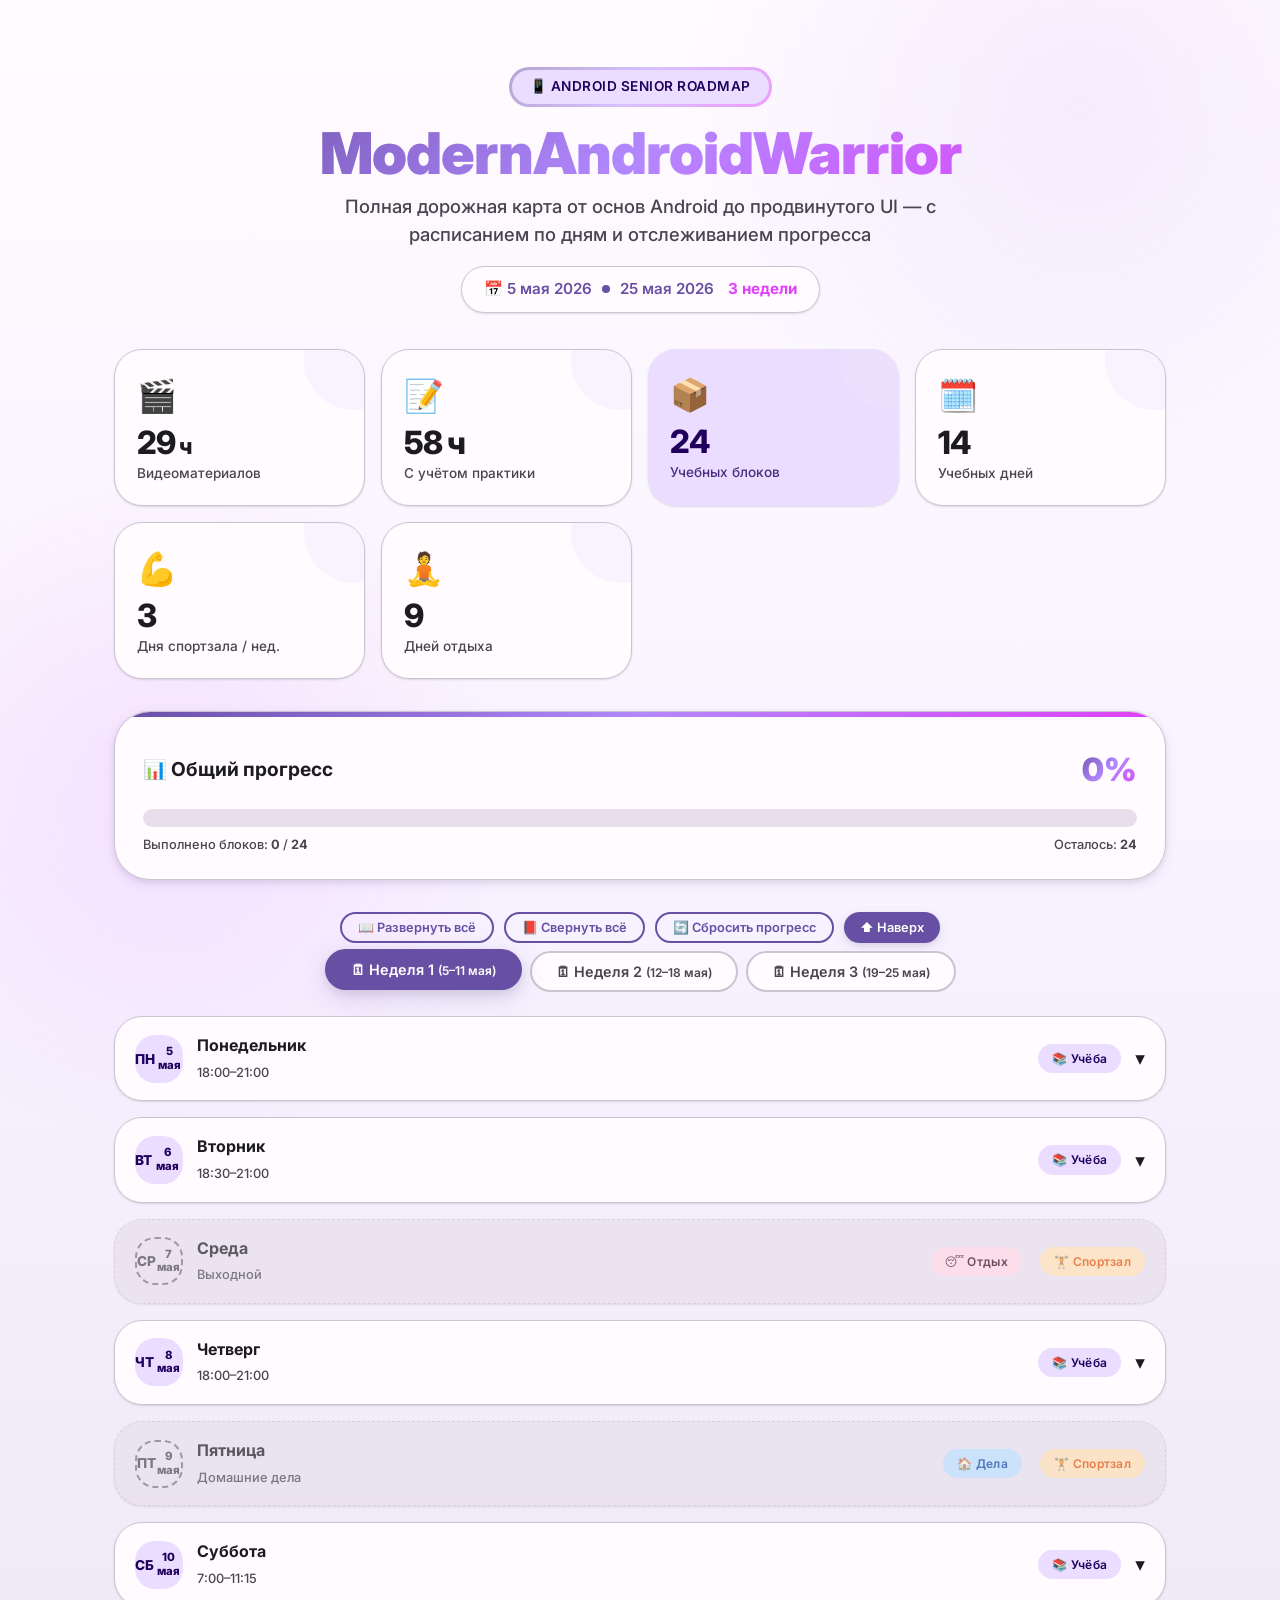
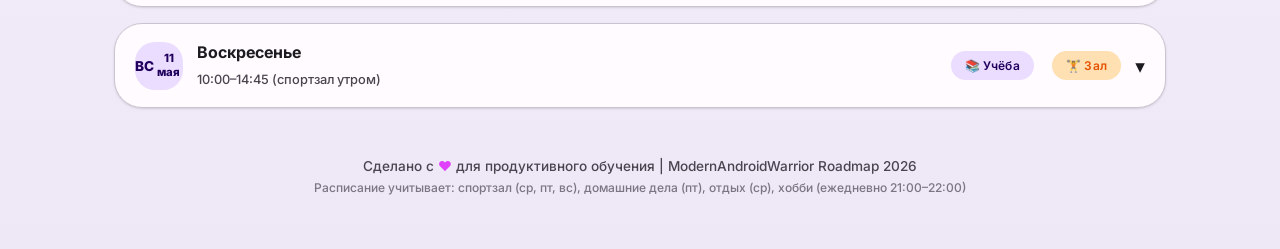
==== index.html @ 851780bc "Rename roadmap.html to index.html" ====
<!DOCTYPE html>
<html lang="ru">
<head>
    <meta charset="UTF-8">
    <meta name="viewport" content="width=device-width, initial-scale=1.0">
    <title>ModernAndroidWarrior — Дорожная карта</title>
    <link href="https://fonts.googleapis.com/css2?family=Inter:wght@300;400;500;600;700;800;900&family=JetBrains+Mono:wght@400;500;600&display=swap" rel="stylesheet">
    <style>
        :root {
            --primary: #6750A4;
            --primary-container: #EADDFF;
            --on-primary: #FFFFFF;
            --on-primary-container: #21005D;
            --secondary: #625B71;
            --secondary-container: #E8DEF8;
            --on-secondary-container: #1D192B;
            --tertiary: #7D5260;
            --tertiary-container: #FFD8E4;
            --on-tertiary-container: #31111D;
            --surface: #FFFBFE;
            --surface-variant: #E7E0EC;
            --on-surface: #1C1B1F;
            --on-surface-variant: #49454F;
            --outline: #79747E;
            --outline-variant: #CAC4D0;
            --error: #B3261E;
            --error-container: #F9DEDC;
            --success: #2E7D32;
            --success-container: #C8E6C9;
            --gradient-1: linear-gradient(135deg, #6750A4 0%, #B388FF 50%, #E040FB 100%);
            --gradient-2: linear-gradient(135deg, #7C4DFF 0%, #536DFE 50%, #448AFF 100%);
            --gradient-3: linear-gradient(135deg, #E040FB 0%, #FF4081 50%, #FF6E40 100%);
            --gradient-surface: linear-gradient(180deg, #FFFBFE 0%, #F7F2FF 50%, #EDE7F6 100%);
            --shadow-1: 0 1px 3px rgba(0, 0, 0, 0.08), 0 1px 2px rgba(0, 0, 0, 0.06);
            --shadow-2: 0 4px 12px rgba(103, 80, 164, 0.12), 0 2px 6px rgba(0, 0, 0, 0.08);
            --shadow-3: 0 8px 28px rgba(103, 80, 164, 0.18), 0 4px 12px rgba(0, 0, 0, 0.10);
            --shadow-4: 0 16px 48px rgba(103, 80, 164, 0.25), 0 8px 20px rgba(0, 0, 0, 0.14);
            --radius-sm: 12px;
            --radius-md: 20px;
            --radius-lg: 28px;
            --radius-xl: 36px;
            --radius-full: 999px;
            --transition-smooth: cubic-bezier(0.4, 0.0, 0.2, 1);
            --transition-bouncy: cubic-bezier(0.34, 1.56, 0.64, 1);
            --transition-spring: cubic-bezier(0.68, -0.55, 0.27, 1.55);
        }

        * {
            margin: 0;
            padding: 0;
            box-sizing: border-box;
        }

        html {
            scroll-behavior: smooth;
            font-size: 16px;
        }

        body {
            font-family: 'Inter', system-ui, -apple-system, sans-serif;
            background: var(--gradient-surface);
            color: var(--on-surface);
            min-height: 100vh;
            line-height: 1.6;
            -webkit-font-smoothing: antialiased;
            -moz-osx-font-smoothing: grayscale;
            overflow-x: hidden;
        }

        /* Декоративные фоновые элементы */
        body::before {
            content: '';
            position: fixed;
            top: -300px;
            right: -200px;
            width: 800px;
            height: 800px;
            background: radial-gradient(circle, rgba(179, 136, 255, 0.12) 0%, transparent 70%);
            border-radius: 50%;
            pointer-events: none;
            z-index: 0;
            animation: floatBubble 20s ease-in-out infinite;
        }
        body::after {
            content: '';
            position: fixed;
            bottom: -250px;
            left: -180px;
            width: 700px;
            height: 700px;
            background: radial-gradient(circle, rgba(224, 64, 251, 0.10) 0%, transparent 70%);
            border-radius: 50%;
            pointer-events: none;
            z-index: 0;
            animation: floatBubble 25s ease-in-out infinite reverse;
        }

        @keyframes floatBubble {
            0%,
            100% {
                transform: translate(0, 0) scale(1);
            }
            25% {
                transform: translate(40px, -30px) scale(1.08);
            }
            50% {
                transform: translate(-20px, -50px) scale(0.95);
            }
            75% {
                transform: translate(-35px, 20px) scale(1.05);
            }
        }

        /* Контейнер */
        .container {
            max-width: 1100px;
            margin: 0 auto;
            padding: 20px 24px;
            position: relative;
            z-index: 1;
        }

        /* Хедер */
        .hero {
            text-align: center;
            padding: 48px 24px 36px;
            position: relative;
            z-index: 2;
        }
        .hero-badge {
            display: inline-flex;
            align-items: center;
            gap: 8px;
            background: var(--primary-container);
            color: var(--on-primary-container);
            padding: 6px 18px;
            border-radius: var(--radius-full);
            font-size: 0.85rem;
            font-weight: 600;
            letter-spacing: 0.5px;
            text-transform: uppercase;
            margin-bottom: 16px;
            border: 2px solid transparent;
            background-clip: padding-box;
            position: relative;
        }
        .hero-badge::before {
            content: '';
            position: absolute;
            inset: -3px;
            border-radius: var(--radius-full);
            background: var(--gradient-1);
            z-index: -1;
            opacity: 0.5;
        }
        .hero h1 {
            font-size: clamp(2.2rem, 5vw, 3.6rem);
            font-weight: 900;
            letter-spacing: -1px;
            line-height: 1.1;
            background: var(--gradient-1);
            -webkit-background-clip: text;
            -webkit-text-fill-color: transparent;
            background-clip: text;
            margin-bottom: 8px;
        }
        .hero .subtitle {
            font-size: 1.15rem;
            color: var(--on-surface-variant);
            font-weight: 500;
            max-width: 600px;
            margin: 0 auto;
            line-height: 1.5;
        }
        .hero .dates {
            display: inline-flex;
            align-items: center;
            gap: 10px;
            background: var(--surface);
            padding: 10px 22px;
            border-radius: var(--radius-full);
            margin-top: 18px;
            font-weight: 600;
            font-size: 0.95rem;
            color: var(--primary);
            box-shadow: var(--shadow-1);
            border: 1px solid var(--outline-variant);
        }
        .hero .dates .dot {
            width: 8px;
            height: 8px;
            border-radius: 50%;
            background: var(--primary);
            animation: pulse 1.8s ease-in-out infinite;
        }
        @keyframes pulse {
            0%,
            100% {
                opacity: 1;
                transform: scale(1);
            }
            50% {
                opacity: 0.4;
                transform: scale(1.6);
            }
        }

        /* Статистика */
        .stats-grid {
            display: grid;
            grid-template-columns: repeat(auto-fit, minmax(200px, 1fr));
            gap: 16px;
            margin-bottom: 32px;
        }
        .stat-card {
            background: var(--surface);
            border-radius: var(--radius-lg);
            padding: 20px 22px;
            box-shadow: var(--shadow-1);
            border: 1px solid var(--outline-variant);
            position: relative;
            overflow: hidden;
            transition: all 0.35s var(--transition-smooth);
            cursor: default;
        }
        .stat-card:hover {
            box-shadow: var(--shadow-3);
            transform: translateY(-3px);
            border-color: var(--primary-container);
        }
        .stat-card::after {
            content: '';
            position: absolute;
            top: -40px;
            right: -40px;
            width: 100px;
            height: 100px;
            border-radius: 50%;
            background: var(--primary-container);
            opacity: 0.3;
            transition: all 0.5s var(--transition-smooth);
        }
        .stat-card:hover::after {
            opacity: 0.55;
            transform: scale(1.4);
        }
        .stat-card .icon {
            font-size: 2rem;
            margin-bottom: 6px;
            position: relative;
            z-index: 1;
        }
        .stat-card .value {
            font-size: 2rem;
            font-weight: 800;
            letter-spacing: -1px;
            color: var(--on-surface);
            position: relative;
            z-index: 1;
            line-height: 1;
        }
        .stat-card .label {
            font-size: 0.85rem;
            color: var(--on-surface-variant);
            font-weight: 500;
            margin-top: 4px;
            position: relative;
            z-index: 1;
        }
        .stat-card.accent {
            background: var(--primary-container);
            border: none;
            color: var(--on-primary-container);
        }
        .stat-card.accent .value {
            color: var(--on-primary-container);
        }
        .stat-card.accent .label {
            color: var(--on-primary-container);
            opacity: 0.8;
        }
        .stat-card.accent::after {
            background: rgba(255, 255, 255, 0.25);
        }

        /* Прогресс-бар */
        .progress-section {
            background: var(--surface);
            border-radius: var(--radius-xl);
            padding: 24px 28px;
            margin-bottom: 32px;
            box-shadow: var(--shadow-2);
            border: 1px solid var(--outline-variant);
            position: relative;
            overflow: hidden;
        }
        .progress-section::before {
            content: '';
            position: absolute;
            top: 0;
            left: 0;
            right: 0;
            height: 5px;
            background: var(--gradient-1);
            border-radius: var(--radius-xl) var(--radius-xl) 0 0;
        }
        .progress-header {
            display: flex;
            justify-content: space-between;
            align-items: center;
            flex-wrap: wrap;
            gap: 12px;
            margin-bottom: 14px;
            margin-top: 8px;
        }
        .progress-header h3 {
            font-size: 1.2rem;
            font-weight: 700;
            color: var(--on-surface);
        }
        .progress-percent {
            font-size: 2rem;
            font-weight: 900;
            background: var(--gradient-1);
            -webkit-background-clip: text;
            -webkit-text-fill-color: transparent;
            background-clip: text;
        }
        .progress-track {
            width: 100%;
            height: 18px;
            background: var(--surface-variant);
            border-radius: var(--radius-full);
            overflow: hidden;
            position: relative;
        }
        .progress-fill {
            height: 100%;
            background: var(--gradient-2);
            border-radius: var(--radius-full);
            transition: width 0.7s var(--transition-bouncy);
            position: relative;
            min-width: 0%;
        }
        .progress-fill::after {
            content: '';
            position: absolute;
            right: 4px;
            top: 3px;
            bottom: 3px;
            width: 30px;
            background: rgba(255, 255, 255, 0.5);
            border-radius: var(--radius-full);
            animation: shimmer 2s ease-in-out infinite;
        }
        @keyframes shimmer {
            0%,
            100% {
                opacity: 0.5;
            }
            50% {
                opacity: 1;
            }
        }
        .progress-details {
            display: flex;
            justify-content: space-between;
            margin-top: 8px;
            font-size: 0.8rem;
            color: var(--on-surface-variant);
            font-weight: 500;
            flex-wrap: wrap;
            gap: 4px;
        }

        /* Табы недель */
        .tabs {
            display: flex;
            gap: 8px;
            flex-wrap: wrap;
            margin-bottom: 24px;
            justify-content: center;
        }
        .tab-btn {
            padding: 10px 24px;
            border-radius: var(--radius-full);
            border: 2px solid var(--outline-variant);
            background: var(--surface);
            cursor: pointer;
            font-weight: 600;
            font-size: 0.9rem;
            font-family: inherit;
            transition: all 0.3s var(--transition-smooth);
            color: var(--on-surface-variant);
            white-space: nowrap;
        }
        .tab-btn:hover {
            background: var(--primary-container);
            border-color: var(--primary);
            color: var(--on-primary-container);
            box-shadow: var(--shadow-2);
            transform: translateY(-2px);
        }
        .tab-btn.active {
            background: var(--primary);
            color: var(--on-primary);
            border-color: var(--primary);
            box-shadow: var(--shadow-3);
            transform: translateY(-2px);
        }

        /* Контент недели */
        .week-content {
            display: none;
            animation: fadeSlideIn 0.45s var(--transition-smooth);
        }
        .week-content.active {
            display: block;
        }
        @keyframes fadeSlideIn {
            from {
                opacity: 0;
                transform: translateY(16px);
            }
            to {
                opacity: 1;
                transform: translateY(0);
            }
        }

        /* День */
        .day-card {
            background: var(--surface);
            border-radius: var(--radius-lg);
            margin-bottom: 16px;
            box-shadow: var(--shadow-1);
            border: 1px solid var(--outline-variant);
            overflow: hidden;
            transition: all 0.3s var(--transition-smooth);
            position: relative;
        }
        .day-card:hover {
            box-shadow: var(--shadow-2);
            border-color: var(--primary-container);
        }
        .day-card.rest-day {
            opacity: 0.7;
            border-style: dashed;
            background: var(--surface-variant);
        }
        .day-header {
            display: flex;
            align-items: center;
            gap: 14px;
            padding: 16px 20px;
            cursor: pointer;
            user-select: none;
            transition: background 0.2s;
            flex-wrap: wrap;
        }
        .day-header:hover {
            background: rgba(103, 80, 164, 0.03);
        }
        .day-indicator {
            width: 48px;
            height: 48px;
            border-radius: var(--radius-md);
            display: flex;
            align-items: center;
            justify-content: center;
            font-weight: 800;
            font-size: 0.85rem;
            flex-shrink: 0;
            background: var(--primary-container);
            color: var(--on-primary-container);
            text-align: center;
            line-height: 1.2;
        }
        .day-card.rest-day .day-indicator {
            background: var(--surface-variant);
            color: var(--on-surface-variant);
            border: 2px dashed var(--outline);
        }
        .day-card.completed-day .day-indicator {
            background: var(--success-container);
            color: var(--success);
            border: 3px solid var(--success);
        }
        .day-info {
            flex: 1;
            min-width: 180px;
        }
        .day-info .day-name {
            font-weight: 700;
            font-size: 1rem;
            color: var(--on-surface);
        }
        .day-info .day-date {
            font-size: 0.8rem;
            color: var(--on-surface-variant);
            font-weight: 500;
        }
        .day-badge {
            padding: 5px 14px;
            border-radius: var(--radius-full);
            font-size: 0.75rem;
            font-weight: 600;
            letter-spacing: 0.3px;
            white-space: nowrap;
        }
        .badge-study {
            background: var(--primary-container);
            color: var(--on-primary-container);
        }
        .badge-rest {
            background: var(--tertiary-container);
            color: var(--on-tertiary-container);
        }
        .badge-gym {
            background: #FFE0B2;
            color: #E65100;
        }
        .badge-home {
            background: #BBDEFB;
            color: #0D47A1;
        }
        .badge-success {
            background: var(--success-container);
            color: var(--success);
        }

        .day-body {
            padding: 0 20px 18px 20px;
            display: none;
            border-top: 1px solid var(--outline-variant);
            margin-top: 4px;
            padding-top: 16px;
        }
        .day-card.open .day-body {
            display: block;
        }
        .day-card.open .day-header {
            border-bottom: 1px solid transparent;
        }

        /* Блоки */
        .block-item {
            display: flex;
            align-items: flex-start;
            gap: 12px;
            padding: 12px 16px;
            border-radius: var(--radius-md);
            margin-bottom: 8px;
            background: var(--surface-variant);
            transition: all 0.3s var(--transition-smooth);
            cursor: pointer;
            position: relative;
        }
        .block-item:hover {
            background: var(--primary-container);
            box-shadow: var(--shadow-1);
        }
        .block-item.completed {
            background: var(--success-container);
            text-decoration: none;
            opacity: 0.85;
        }
        .block-item.completed .block-title {
            text-decoration: line-through;
            text-decoration-color: var(--success);
            text-decoration-thickness: 2px;
        }
        .block-checkbox {
            width: 26px;
            height: 26px;
            border-radius: 50%;
            border: 2.5px solid var(--outline);
            flex-shrink: 0;
            display: flex;
            align-items: center;
            justify-content: center;
            transition: all 0.25s var(--transition-spring);
            background: white;
            margin-top: 1px;
        }
        .block-item.completed .block-checkbox {
            background: var(--success);
            border-color: var(--success);
        }
        .block-checkbox::after {
            content: '✓';
            color: white;
            font-weight: 700;
            font-size: 0.8rem;
            opacity: 0;
            transform: scale(0);
            transition: all 0.25s var(--transition-spring);
        }
        .block-item.completed .block-checkbox::after {
            opacity: 1;
            transform: scale(1);
        }
        .block-info {
            flex: 1;
            min-width: 0;
        }
        .block-title {
            font-weight: 600;
            font-size: 0.9rem;
            color: var(--on-surface);
            line-height: 1.3;
        }
        .block-meta {
            font-size: 0.75rem;
            color: var(--on-surface-variant);
            margin-top: 2px;
            font-weight: 500;
        }
        .block-time {
            font-family: 'JetBrains Mono', monospace;
            font-size: 0.75rem;
            font-weight: 600;
            color: var(--primary);
            white-space: nowrap;
            flex-shrink: 0;
            align-self: center;
        }
        .block-item.completed .block-time {
            color: var(--success);
        }

        /* Кнопки */
        .btn {
            display: inline-flex;
            align-items: center;
            gap: 8px;
            padding: 10px 22px;
            border-radius: var(--radius-full);
            border: none;
            cursor: pointer;
            font-weight: 600;
            font-size: 0.9rem;
            font-family: inherit;
            transition: all 0.3s var(--transition-smooth);
            text-decoration: none;
        }
        .btn-primary {
            background: var(--primary);
            color: var(--on-primary);
            box-shadow: var(--shadow-2);
        }
        .btn-primary:hover {
            box-shadow: var(--shadow-4);
            transform: translateY(-2px);
            filter: brightness(1.08);
        }
        .btn-outline {
            background: transparent;
            border: 2px solid var(--primary);
            color: var(--primary);
        }
        .btn-outline:hover {
            background: var(--primary-container);
            transform: translateY(-2px);
        }
        .btn-sm {
            padding: 6px 16px;
            font-size: 0.8rem;
            gap: 5px;
        }

        .actions-row {
            display: flex;
            gap: 10px;
            flex-wrap: wrap;
            justify-content: center;
            margin: 16px 0 8px;
        }

        /* Футер */
        .footer {
            text-align: center;
            padding: 32px 20px;
            color: var(--on-surface-variant);
            font-size: 0.85rem;
            font-weight: 500;
        }
        .footer .heart {
            color: #E040FB;
            animation: pulse 1.5s ease-in-out infinite;
            display: inline-block;
        }

        /* Медиа */
        @media (max-width: 768px) {
            .hero h1 {
                font-size: 2rem;
            }
            .stats-grid {
                grid-template-columns: repeat(2, 1fr);
                gap: 10px;
            }
            .stat-card {
                padding: 14px 16px;
            }
            .stat-card .value {
                font-size: 1.5rem;
            }
            .day-header {
                padding: 12px 14px;
                gap: 10px;
            }
            .day-indicator {
                width: 38px;
                height: 38px;
                font-size: 0.7rem;
                border-radius: var(--radius-sm);
            }
            .block-item {
                padding: 10px 12px;
                gap: 8px;
            }
            .block-time {
                font-size: 0.7rem;
            }
            .tabs {
                gap: 5px;
            }
            .tab-btn {
                padding: 8px 15px;
                font-size: 0.8rem;
            }
        }
        @media (max-width: 400px) {
            .stats-grid {
                grid-template-columns: 1fr 1fr;
                gap: 8px;
            }
            .stat-card {
                padding: 10px 12px;
            }
            .stat-card .value {
                font-size: 1.3rem;
            }
            .stat-card .label {
                font-size: 0.7rem;
            }
            .container {
                padding: 10px 8px;
            }
            .hero {
                padding: 24px 10px 20px;
            }
        }

        /* Анимация конфетти при завершении */
        .confetti {
            position: fixed;
            pointer-events: none;
            z-index: 9999;
            animation: confettiFall 2s ease-out forwards;
        }
        @keyframes confettiFall {
            0% {
                opacity: 1;
                transform: translateY(-100px) rotate(0deg);
            }
            100% {
                opacity: 0;
                transform: translateY(105vh) rotate(720deg);
            }
        }

        /* Подсветка нового */
        .highlight-pulse {
            animation: highlightPulse 0.6s var(--transition-smooth);
        }
        @keyframes highlightPulse {
            0%,
            100% {
                box-shadow: var(--shadow-1);
            }
            50% {
                box-shadow: 0 0 0 8px rgba(103, 80, 164, 0.25);
            }
        }

        /* Scrollbar */
        ::-webkit-scrollbar {
            width: 8px;
        }
        ::-webkit-scrollbar-track {
            background: var(--surface-variant);
            border-radius: 4px;
        }
        ::-webkit-scrollbar-thumb {
            background: var(--primary);
            border-radius: 4px;
            opacity: 0.7;
        }
    </style>
</head>
<body>

    <div class="container">
        <!-- Hero -->
        <header class="hero">
            <div class="hero-badge">📱 Android Senior Roadmap</div>
            <h1>ModernAndroidWarrior</h1>
            <p class="subtitle">Полная дорожная карта от основ Android до продвинутого UI — с расписанием по дням и отслеживанием прогресса</p>
            <div class="dates">
                <span>📅 5 мая 2026</span>
                <span class="dot"></span>
                <span>25 мая 2026</span>
                <span style="margin-left:4px;font-weight:700;color:#E040FB;">3 недели</span>
            </div>
        </header>

        <!-- Статистика -->
        <div class="stats-grid" id="statsGrid">
            <div class="stat-card">
                <div class="icon">🎬</div>
                <div class="value">29<small style="font-size:0.7em;"> ч</small></div>
                <div class="label">Видеоматериалов</div>
            </div>
            <div class="stat-card">
                <div class="icon">📝</div>
                <div class="value" id="totalStudyHours">58<small style="font-size:0.7em;"> ч</small></div>
                <div class="label">С учётом практики</div>
            </div>
            <div class="stat-card accent">
                <div class="icon">📦</div>
                <div class="value" id="totalBlocks">24</div>
                <div class="label">Учебных блоков</div>
            </div>
            <div class="stat-card">
                <div class="icon">🗓️</div>
                <div class="value" id="totalStudyDays">14</div>
                <div class="label">Учебных дней</div>
            </div>
            <div class="stat-card">
                <div class="icon">💪</div>
                <div class="value">3</div>
                <div class="label">Дня спортзала / нед.</div>
            </div>
            <div class="stat-card">
                <div class="icon">🧘</div>
                <div class="value">9</div>
                <div class="label">Дней отдыха</div>
            </div>
        </div>

        <!-- Прогресс -->
        <div class="progress-section" id="progressSection">
            <div class="progress-header">
                <h3>📊 Общий прогресс</h3>
                <span class="progress-percent" id="progressPercent">0%</span>
            </div>
            <div class="progress-track">
                <div class="progress-fill" id="progressFill" style="width: 0%;"></div>
            </div>
            <div class="progress-details">
                <span>Выполнено блоков: <strong id="completedCount">0</strong> / <strong id="totalBlocksCount">24</strong></span>
                <span>Осталось: <strong id="remainingBlocks">24</strong></span>
            </div>
        </div>

        <!-- Кнопки -->
        <div class="actions-row">
            <button class="btn btn-outline btn-sm" onclick="expandAllDays()" title="Развернуть все дни">📖 Развернуть всё</button>
            <button class="btn btn-outline btn-sm" onclick="collapseAllDays()" title="Свернуть все дни">📕 Свернуть всё</button>
            <button class="btn btn-outline btn-sm" onclick="resetProgress()" title="Сбросить весь прогресс">🔄 Сбросить прогресс</button>
            <button class="btn btn-primary btn-sm" onclick="window.scrollTo({top:0,behavior:'smooth'});" title="Наверх">⬆ Наверх</button>
        </div>

        <!-- Табы -->
        <div class="tabs" id="tabsContainer">
            <button class="tab-btn active" data-week="1">🗓 Неделя 1 <small>(5–11 мая)</small></button>
            <button class="tab-btn" data-week="2">🗓 Неделя 2 <small>(12–18 мая)</small></button>
            <button class="tab-btn" data-week="3">🗓 Неделя 3 <small>(19–25 мая)</small></button>
        </div>

        <!-- Контент недель -->
        <div id="weeksContainer">
            <!-- Неделя 1 -->
            <div class="week-content active" data-week="1">
                <div class="day-card" data-day="mon-1" data-blocks="1">
                    <div class="day-header" onclick="toggleDay(this)">
                        <div class="day-indicator">ПН<br><small>5 мая</small></div>
                        <div class="day-info"><span class="day-name">Понедельник</span><br><span class="day-date">18:00–21:00</span></div>
                        <span class="day-badge badge-study">📚 Учёба</span>
                        <span style="margin-left:auto;font-size:1.2rem;transition:transform 0.3s;display:inline-block;">▾</span>
                    </div>
                    <div class="day-body">
                        <div class="block-item" data-block-id="1-1" onclick="toggleBlock(this, '1-1')">
                            <div class="block-checkbox"></div>
                            <div class="block-info"><span class="block-title">Глава 1, Блок 1. Android Structure</span><br><span class="block-meta">Просмотр + практика AIDL + конспект</span></div>
                            <span class="block-time">2ч 48м</span>
                        </div>
                    </div>
                </div>
                <div class="day-card" data-day="tue-1" data-blocks="1">
                    <div class="day-header" onclick="toggleDay(this)">
                        <div class="day-indicator">ВТ<br><small>6 мая</small></div>
                        <div class="day-info"><span class="day-name">Вторник</span><br><span class="day-date">18:30–21:00</span></div>
                        <span class="day-badge badge-study">📚 Учёба</span>
                        <span style="margin-left:auto;font-size:1.2rem;transition:transform 0.3s;display:inline-block;">▾</span>
                    </div>
                    <div class="day-body">
                        <div class="block-item" data-block-id="1-2" onclick="toggleBlock(this, '1-2')">
                            <div class="block-checkbox"></div>
                            <div class="block-info"><span class="block-title">Глава 1, Блок 1.5. Сеть (часть 1)</span><br><span class="block-meta">Полный просмотр видео + конспект</span></div>
                            <span class="block-time">2ч 30м</span>
                        </div>
                    </div>
                </div>
                <div class="day-card rest-day" data-day="wed-1" data-blocks="0">
                    <div class="day-header" onclick="toggleDay(this)">
                        <div class="day-indicator">СР<br><small>7 мая</small></div>
                        <div class="day-info"><span class="day-name">Среда</span><br><span class="day-date">Выходной</span></div>
                        <span class="day-badge badge-rest">😴 Отдых</span>
                        <span class="day-badge badge-gym" style="margin-left:4px;">🏋️ Спортзал</span>
                    </div>
                </div>
                <div class="day-card" data-day="thu-1" data-blocks="1">
                    <div class="day-header" onclick="toggleDay(this)">
                        <div class="day-indicator">ЧТ<br><small>8 мая</small></div>
                        <div class="day-info"><span class="day-name">Четверг</span><br><span class="day-date">18:00–21:00</span></div>
                        <span class="day-badge badge-study">📚 Учёба</span>
                        <span style="margin-left:auto;font-size:1.2rem;transition:transform 0.3s;display:inline-block;">▾</span>
                    </div>
                    <div class="day-body">
                        <div class="block-item" data-block-id="1-3" onclick="toggleBlock(this, '1-3')">
                            <div class="block-checkbox"></div>
                            <div class="block-info"><span class="block-title">Глава 1, Блок 1.5. Сеть (часть 2)</span><br><span class="block-meta">Повтор практики: с видео + без видео</span></div>
                            <span class="block-time">3ч</span>
                        </div>
                    </div>
                </div>
                <div class="day-card rest-day" data-day="fri-1" data-blocks="0">
                    <div class="day-header" onclick="toggleDay(this)">
                        <div class="day-indicator">ПТ<br><small>9 мая</small></div>
                        <div class="day-info"><span class="day-name">Пятница</span><br><span class="day-date">Домашние дела</span></div>
                        <span class="day-badge badge-home">🏠 Дела</span>
                        <span class="day-badge badge-gym" style="margin-left:4px;">🏋️ Спортзал</span>
                    </div>
                </div>
                <div class="day-card" data-day="sat-1" data-blocks="1">
                    <div class="day-header" onclick="toggleDay(this)">
                        <div class="day-indicator">СБ<br><small>10 мая</small></div>
                        <div class="day-info"><span class="day-name">Суббота</span><br><span class="day-date">7:00–11:15</span></div>
                        <span class="day-badge badge-study">📚 Учёба</span>
                        <span style="margin-left:auto;font-size:1.2rem;transition:transform 0.3s;display:inline-block;">▾</span>
                    </div>
                    <div class="day-body">
                        <div class="block-item" data-block-id="1-4" onclick="toggleBlock(this, '1-4')">
                            <div class="block-checkbox"></div>
                            <div class="block-info"><span class="block-title">Глава 1, Блок 4. Background Work</span><br><span class="block-meta">Просмотр + двойной повтор практики + конспект</span></div>
                            <span class="block-time">4ч 15м</span>
                        </div>
                    </div>
                </div>
                <div class="day-card" data-day="sun-1" data-blocks="6">
                    <div class="day-header" onclick="toggleDay(this)">
                        <div class="day-indicator">ВС<br><small>11 мая</small></div>
                        <div class="day-info"><span class="day-name">Воскресенье</span><br><span class="day-date">10:00–14:45 (спортзал утром)</span></div>
                        <span class="day-badge badge-study">📚 Учёба</span>
                        <span class="day-badge badge-gym" style="margin-left:4px;">🏋️ Зал</span>
                        <span style="margin-left:auto;font-size:1.2rem;transition:transform 0.3s;display:inline-block;">▾</span>
                    </div>
                    <div class="day-body">
                        <div class="block-item" data-block-id="1-5" onclick="toggleBlock(this, '1-5')">
                            <div class="block-checkbox"></div>
                            <div class="block-info"><span class="block-title">Глава 1, Блок 2. AOT vs JIT</span><br><span class="block-meta">Микроблок ~40 мин</span></div><span class="block-time">40м</span>
                        </div>
                        <div class="block-item" data-block-id="1-6" onclick="toggleBlock(this, '1-6')">
                            <div class="block-checkbox"></div>
                            <div class="block-info"><span class="block-title">Глава 1, Блок 3. Java Memory Model</span><br><span class="block-meta">Микроблок ~1 ч</span></div><span class="block-time">1ч</span>
                        </div>
                        <div class="block-item" data-block-id="1-7" onclick="toggleBlock(this, '1-7')">
                            <div class="block-checkbox"></div>
                            <div class="block-info"><span class="block-title">Глава 1, Блок 5. Performance</span><br><span class="block-meta">Микроблок ~50 мин</span></div><span class="block-time">50м</span>
                        </div>
                        <div class="block-item" data-block-id="1-8" onclick="toggleBlock(this, '1-8')">
                            <div class="block-checkbox"></div>
                            <div class="block-info"><span class="block-title">Глава 1, Блок 6. UI</span><br><span class="block-meta">Микроблок ~53 мин</span></div><span class="block-time">53м</span>
                        </div>
                        <div class="block-item" data-block-id="1-9" onclick="toggleBlock(this, '1-9')">
                            <div class="block-checkbox"></div>
                            <div class="block-info"><span class="block-title">Глава 2, Блок 2. Clean Architecture</span><br><span class="block-meta">Микроблок ~45 мин</span></div><span class="block-time">45м</span>
                        </div>
                        <div class="block-item" data-block-id="1-10" onclick="toggleBlock(this, '1-10')">
                            <div class="block-checkbox"></div>
                            <div class="block-info"><span class="block-title">Глава 2, Блок 3. SOLID</span><br><span class="block-meta">Микроблок ~30 мин</span></div><span class="block-time">30м</span>
                        </div>
                    </div>
                </div>
            </div>

            <!-- Неделя 2 -->
            <div class="week-content" data-week="2">
                <div class="day-card" data-day="mon-2" data-blocks="1">
                    <div class="day-header" onclick="toggleDay(this)">
                        <div class="day-indicator">ПН<br><small>12 мая</small></div>
                        <div class="day-info"><span class="day-name">Понедельник</span><br><span class="day-date">18:00–21:00</span></div>
                        <span class="day-badge badge-study">📚 Учёба</span>
                        <span style="margin-left:auto;font-size:1.2rem;transition:transform 0.3s;display:inline-block;">▾</span>
                    </div>
                    <div class="day-body">
                        <div class="block-item" data-block-id="2-1" onclick="toggleBlock(this, '2-1')">
                            <div class="block-checkbox"></div>
                            <div class="block-info"><span class="block-title">Глава 2, Блок 1. Многомодульность (часть 1)</span><br><span class="block-meta">Просмотр + конспект</span></div><span class="block-time">3ч</span>
                        </div>
                    </div>
                </div>
                <div class="day-card" data-day="tue-2" data-blocks="1">
                    <div class="day-header" onclick="toggleDay(this)">
                        <div class="day-indicator">ВТ<br><small>13 мая</small></div>
                        <div class="day-info"><span class="day-name">Вторник</span><br><span class="day-date">18:00–21:10</span></div>
                        <span class="day-badge badge-study">📚 Учёба</span>
                        <span style="margin-left:auto;font-size:1.2rem;transition:transform 0.3s;display:inline-block;">▾</span>
                    </div>
                    <div class="day-body">
                        <div class="block-item" data-block-id="2-2" onclick="toggleBlock(this, '2-2')">
                            <div class="block-checkbox"></div>
                            <div class="block-info"><span class="block-title">Глава 2, Блок 1. Многомодульность (часть 2)</span><br><span class="block-meta">Практика + повтор</span></div><span class="block-time">3ч 6м</span>
                        </div>
                    </div>
                </div>
                <div class="day-card rest-day" data-day="wed-2" data-blocks="0">
                    <div class="day-header" onclick="toggleDay(this)">
                        <div class="day-indicator">СР<br><small>14 мая</small></div>
                        <div class="day-info"><span class="day-name">Среда</span><br><span class="day-date">Выходной</span></div>
                        <span class="day-badge badge-rest">😴 Отдых</span>
                        <span class="day-badge badge-gym" style="margin-left:4px;">🏋️ Спортзал</span>
                    </div>
                </div>
                <div class="day-card" data-day="thu-2" data-blocks="4">
                    <div class="day-header" onclick="toggleDay(this)">
                        <div class="day-indicator">ЧТ<br><small>15 мая</small></div>
                        <div class="day-info"><span class="day-name">Четверг</span><br><span class="day-date">18:00–21:03</span></div>
                        <span class="day-badge badge-study">📚 Учёба</span>
                        <span style="margin-left:auto;font-size:1.2rem;transition:transform 0.3s;display:inline-block;">▾</span>
                    </div>
                    <div class="day-body">
                        <div class="block-item" data-block-id="2-3" onclick="toggleBlock(this, '2-3')">
                            <div class="block-checkbox"></div>
                            <div class="block-info"><span class="block-title">Глава 2, Блок 4. Навигация</span><br><span class="block-meta">Микроблок ~39 мин</span></div><span class="block-time">39м</span>
                        </div>
                        <div class="block-item" data-block-id="2-4" onclick="toggleBlock(this, '2-4')">
                            <div class="block-checkbox"></div>
                            <div class="block-info"><span class="block-title">Глава 2, Блок 4.5. Практика Decompose</span><br><span class="block-meta">Микроблок ~45 мин</span></div><span class="block-time">45м</span>
                        </div>
                        <div class="block-item" data-block-id="2-5" onclick="toggleBlock(this, '2-5')">
                            <div class="block-checkbox"></div>
                            <div class="block-info"><span class="block-title">Глава 2, Блок 5. DI</span><br><span class="block-meta">Микроблок ~1 ч</span></div><span class="block-time">1ч</span>
                        </div>
                        <div class="block-item" data-block-id="2-6" onclick="toggleBlock(this, '2-6')">
                            <div class="block-checkbox"></div>
                            <div class="block-info"><span class="block-title">Глава 2, Блок 6. Compose</span><br><span class="block-meta">Микроблок ~39 мин</span></div><span class="block-time">39м</span>
                        </div>
                    </div>
                </div>
                <div class="day-card rest-day" data-day="fri-2" data-blocks="0">
                    <div class="day-header" onclick="toggleDay(this)">
                        <div class="day-indicator">ПТ<br><small>16 мая</small></div>
                        <div class="day-info"><span class="day-name">Пятница</span><br><span class="day-date">Домашние дела</span></div>
                        <span class="day-badge badge-home">🏠 Дела</span>
                        <span class="day-badge badge-gym" style="margin-left:4px;">🏋️ Спортзал</span>
                    </div>
                </div>
                <div class="day-card" data-day="sat-2" data-blocks="5">
                    <div class="day-header" onclick="toggleDay(this)">
                        <div class="day-indicator">СБ<br><small>17 мая</small></div>
                        <div class="day-info"><span class="day-name">Суббота</span><br><span class="day-date">7:00–12:30</span></div>
                        <span class="day-badge badge-study">📚 Учёба</span>
                        <span style="margin-left:auto;font-size:1.2rem;transition:transform 0.3s;display:inline-block;">▾</span>
                    </div>
                    <div class="day-body">
                        <div class="block-item" data-block-id="2-7" onclick="toggleBlock(this, '2-7')">
                            <div class="block-checkbox"></div>
                            <div class="block-info"><span class="block-title">Глава 2, Блок 7. Ошибки в проекте</span><br><span class="block-meta">~30 мин</span></div><span class="block-time">30м</span>
                        </div>
                        <div class="block-item" data-block-id="2-8" onclick="toggleBlock(this, '2-8')">
                            <div class="block-checkbox"></div>
                            <div class="block-info"><span class="block-title">Глава 3, Блок 1. Зачем нам сборка</span><br><span class="block-meta">~30 мин</span></div><span class="block-time">30м</span>
                        </div>
                        <div class="block-item" data-block-id="2-9" onclick="toggleBlock(this, '2-9')">
                            <div class="block-checkbox"></div>
                            <div class="block-info"><span class="block-title">Глава 3, Блок 2. Основы Gradle</span><br><span class="block-meta">~1ч 48м</span></div><span class="block-time">1ч 48м</span>
                        </div>
                        <div class="block-item" data-block-id="2-10" onclick="toggleBlock(this, '2-10')">
                            <div class="block-checkbox"></div>
                            <div class="block-info"><span class="block-title">Глава 3, Блок 3. Зависимости</span><br><span class="block-meta">~2ч 02м</span></div><span class="block-time">2ч 02м</span>
                        </div>
                        <div class="block-item" data-block-id="2-11" onclick="toggleBlock(this, '2-11')">
                            <div class="block-checkbox"></div>
                            <div class="block-info"><span class="block-title">Глава 3, Блок 4. Kotlin Multiplatform</span><br><span class="block-meta">~39 мин</span></div><span class="block-time">39м</span>
                        </div>
                    </div>
                </div>
                <div class="day-card" data-day="sun-2" data-blocks="2">
                    <div class="day-header" onclick="toggleDay(this)">
                        <div class="day-indicator">ВС<br><small>18 мая</small></div>
                        <div class="day-info"><span class="day-name">Воскресенье</span><br><span class="day-date">10:00–16:00 (спортзал утром)</span></div>
                        <span class="day-badge badge-study">📚 Учёба</span>
                        <span class="day-badge badge-gym" style="margin-left:4px;">🏋️ Зал</span>
                        <span style="margin-left:auto;font-size:1.2rem;transition:transform 0.3s;display:inline-block;">▾</span>
                    </div>
                    <div class="day-body">
                        <div class="block-item" data-block-id="2-12" onclick="toggleBlock(this, '2-12')">
                            <div class="block-checkbox"></div>
                            <div class="block-info"><span class="block-title">Глава 3, Блок 5. Flavors, Builds & Execution</span><br><span class="block-meta">~4ч 47м</span></div><span class="block-time">4ч 47м</span>
                        </div>
                        <div class="block-item" data-block-id="2-13" onclick="toggleBlock(this, '2-13')">
                            <div class="block-checkbox"></div>
                            <div class="block-info"><span class="block-title">Глава 4, Блок 1. Тайны XML</span><br><span class="block-meta">~1ч 08м</span></div><span class="block-time">1ч 08м</span>
                        </div>
                    </div>
                </div>
            </div>

            <!-- Неделя 3 -->
            <div class="week-content" data-week="3">
                <div class="day-card" data-day="mon-3" data-blocks="1">
                    <div class="day-header" onclick="toggleDay(this)">
                        <div class="day-indicator">ПН<br><small>19 мая</small></div>
                        <div class="day-info"><span class="day-name">Понедельник</span><br><span class="day-date">18:00–20:40</span></div>
                        <span class="day-badge badge-study">📚 Учёба</span>
                        <span style="margin-left:auto;font-size:1.2rem;transition:transform 0.3s;display:inline-block;">▾</span>
                    </div>
                    <div class="day-body">
                        <div class="block-item" data-block-id="3-1" onclick="toggleBlock(this, '3-1')">
                            <div class="block-checkbox"></div>
                            <div class="block-info"><span class="block-title">Глава 3, Блок 6. Публикация артефакта</span><br><span class="block-meta">~2ч 40м</span></div><span class="block-time">2ч 40м</span>
                        </div>
                    </div>
                </div>
                <div class="day-card" data-day="tue-3" data-blocks="2">
                    <div class="day-header" onclick="toggleDay(this)">
                        <div class="day-indicator">ВТ<br><small>20 мая</small></div>
                        <div class="day-info"><span class="day-name">Вторник</span><br><span class="day-date">18:30–21:00</span></div>
                        <span class="day-badge badge-study">📚 Учёба</span>
                        <span style="margin-left:auto;font-size:1.2rem;transition:transform 0.3s;display:inline-block;">▾</span>
                    </div>
                    <div class="day-body">
                        <div class="block-item" data-block-id="3-2" onclick="toggleBlock(this, '3-2')">
                            <div class="block-checkbox"></div>
                            <div class="block-info"><span class="block-title">Глава 4, Блок 2. Jetpack Compose Internals</span><br><span class="block-meta">~1ч 17м</span></div><span class="block-time">1ч 17м</span>
                        </div>
                        <div class="block-item" data-block-id="3-3" onclick="toggleBlock(this, '3-3')">
                            <div class="block-checkbox"></div>
                            <div class="block-info"><span class="block-title">Глава 4, Блок 3. UI Performance (часть 1)</span><br><span class="block-meta">~1ч 13м</span></div><span class="block-time">1ч 13м</span>
                        </div>
                    </div>
                </div>
                <div class="day-card rest-day" data-day="wed-3" data-blocks="0">
                    <div class="day-header" onclick="toggleDay(this)">
                        <div class="day-indicator">СР<br><small>21 мая</small></div>
                        <div class="day-info"><span class="day-name">Среда</span><br><span class="day-date">Выходной</span></div>
                        <span class="day-badge badge-rest">😴 Отдых</span>
                        <span class="day-badge badge-gym" style="margin-left:4px;">🏋️ Спортзал</span>
                    </div>
                </div>
                <div class="day-card" data-day="thu-3" data-blocks="3">
                    <div class="day-header" onclick="toggleDay(this)">
                        <div class="day-indicator">ЧТ<br><small>22 мая</small></div>
                        <div class="day-info"><span class="day-name">Четверг</span><br><span class="day-date">18:00–21:00</span></div>
                        <span class="day-badge badge-study">📚 Учёба</span>
                        <span style="margin-left:auto;font-size:1.2rem;transition:transform 0.3s;display:inline-block;">▾</span>
                    </div>
                    <div class="day-body">
                        <div class="block-item" data-block-id="3-4" onclick="toggleBlock(this, '3-4')">
                            <div class="block-checkbox"></div>
                            <div class="block-info"><span class="block-title">Глава 4, Блок 3. UI Performance (окончание)</span><br><span class="block-meta">~1ч 07м</span></div><span class="block-time">1ч 07м</span>
                        </div>
                        <div class="block-item" data-block-id="3-5" onclick="toggleBlock(this, '3-5')">
                            <div class="block-checkbox"></div>
                            <div class="block-info"><span class="block-title">Глава 4, Блок 3.5. Обзор Tracer</span><br><span class="block-meta">~35 мин</span></div><span class="block-time">35м</span>
                        </div>
                        <div class="block-item" data-block-id="3-6" onclick="toggleBlock(this, '3-6')">
                            <div class="block-checkbox"></div>
                            <div class="block-info"><span class="block-title">Глава 4, Блок 4. Custom Views (начало)</span><br><span class="block-meta">~1ч 18м</span></div><span class="block-time">1ч 18м</span>
                        </div>
                    </div>
                </div>
                <div class="day-card rest-day" data-day="fri-3" data-blocks="0">
                    <div class="day-header" onclick="toggleDay(this)">
                        <div class="day-indicator">ПТ<br><small>23 мая</small></div>
                        <div class="day-info"><span class="day-name">Пятница</span><br><span class="day-date">Домашние дела</span></div>
                        <span class="day-badge badge-home">🏠 Дела</span>
                        <span class="day-badge badge-gym" style="margin-left:4px;">🏋️ Спортзал</span>
                    </div>
                </div>
                <div class="day-card" data-day="sat-3" data-blocks="2">
                    <div class="day-header" onclick="toggleDay(this)">
                        <div class="day-indicator">СБ<br><small>24 мая</small></div>
                        <div class="day-info"><span class="day-name">Суббота</span><br><span class="day-date">7:00–13:10</span></div>
                        <span class="day-badge badge-study">📚 Учёба</span>
                        <span style="margin-left:auto;font-size:1.2rem;transition:transform 0.3s;display:inline-block;">▾</span>
                    </div>
                    <div class="day-body">
                        <div class="block-item" data-block-id="3-7" onclick="toggleBlock(this, '3-7')">
                            <div class="block-checkbox"></div>
                            <div class="block-info"><span class="block-title">Глава 4, Блок 4. Custom Views (окончание)</span><br><span class="block-meta">~4ч 52м</span></div><span class="block-time">4ч 52м</span>
                        </div>
                        <div class="block-item" data-block-id="3-8" onclick="toggleBlock(this, '3-8')">
                            <div class="block-checkbox"></div>
                            <div class="block-info"><span class="block-title">Глава 4, Блок 5. BDUI</span><br><span class="block-meta">~1ч 25м</span></div><span class="block-time">1ч 25м</span>
                        </div>
                    </div>
                </div>
                <div class="day-card" data-day="sun-3" data-blocks="1">
                    <div class="day-header" onclick="toggleDay(this)">
                        <div class="day-indicator">ВС<br><small>25 мая</small></div>
                        <div class="day-info"><span class="day-name">Воскресенье</span><br><span class="day-date">10:00–14:15 (спортзал утром)</span></div>
                        <span class="day-badge badge-study">📚 Учёба</span>
                        <span class="day-badge badge-gym" style="margin-left:4px;">🏋️ Зал</span>
                        <span style="margin-left:auto;font-size:1.2rem;transition:transform 0.3s;display:inline-block;">▾</span>
                    </div>
                    <div class="day-body">
                        <div class="block-item" data-block-id="3-9" onclick="toggleBlock(this, '3-9')">
                            <div class="block-checkbox"></div>
                            <div class="block-info"><span class="block-title">Глава 4, Блок 6. Animations and Magic</span><br><span class="block-meta">🎉 Финальный блок! ~6ч 10м</span></div><span class="block-time">6ч 10м</span>
                        </div>
                    </div>
                </div>
            </div>
        </div>

        <div class="footer">
            <p>Сделано с <span class="heart">❤️</span> для продуктивного обучения | ModernAndroidWarrior Roadmap 2026</p>
            <p style="font-size:0.75rem;opacity:0.7;">Расписание учитывает: спортзал (ср, пт, вс), домашние дела (пт), отдых (ср), хобби (ежедневно 21:00–22:00)</p>
        </div>
    </div>

    <script>
        // ============ ДАННЫЕ ============
        const TOTAL_BLOCKS = 24; // учебных блоков во всём курсе
        const STORAGE_KEY = 'maw_roadmap_progress';

        // Получаем сохранённый прогресс или создаём пустой
        function getProgress() {
            try {
                const stored = localStorage.getItem(STORAGE_KEY);
                if (stored) {
                    const parsed = JSON.parse(stored);
                    if (typeof parsed === 'object' && parsed !== null) {
                        return parsed;
                    }
                }
            } catch (e) { /* игнорируем */ }
            return {};
        }

        function saveProgress(progress) {
            try {
                localStorage.setItem(STORAGE_KEY, JSON.stringify(progress));
            } catch (e) { /* игнорируем */ }
        }

        let progress = getProgress();

        // ============ ФУНКЦИИ ============
        function isBlockCompleted(blockId) {
            return progress[blockId] === true;
        }

        function setBlockCompleted(blockId, completed) {
            if (completed) {
                progress[blockId] = true;
            } else {
                delete progress[blockId];
            }
            saveProgress(progress);
            updateAllUI();
        }

        function countCompletedBlocks() {
            let count = 0;
            const allBlockItems = document.querySelectorAll('.block-item[data-block-id]');
            allBlockItems.forEach(item => {
                const bid = item.getAttribute('data-block-id');
                if (progress[bid] === true) count++;
            });
            return count;
        }

        function updateAllUI() {
            const completed = countCompletedBlocks();
            const total = TOTAL_BLOCKS;
            const percent = total > 0 ? Math.round((completed / total) * 100) : 0;

            // Прогресс-бар
            const fill = document.getElementById('progressFill');
            const percentEl = document.getElementById('progressPercent');
            const completedCountEl = document.getElementById('completedCount');
            const remainingBlocksEl = document.getElementById('remainingBlocks');
            const totalBlocksCountEl = document.getElementById('totalBlocksCount');

            if (fill) fill.style.width = percent + '%';
            if (percentEl) percentEl.textContent = percent + '%';
            if (completedCountEl) completedCountEl.textContent = completed;
            if (remainingBlocksEl) remainingBlocksEl.textContent = total - completed;
            if (totalBlocksCountEl) totalBlocksCountEl.textContent = total;

            // Обновляем все блоки
            const allBlockItems = document.querySelectorAll('.block-item[data-block-id]');
            allBlockItems.forEach(item => {
                const bid = item.getAttribute('data-block-id');
                if (progress[bid] === true) {
                    item.classList.add('completed');
                } else {
                    item.classList.remove('completed');
                }
            });

            // Обновляем статус дней
            const allDayCards = document.querySelectorAll('.day-card[data-blocks]');
            allDayCards.forEach(dayCard => {
                const blocksCount = parseInt(dayCard.getAttribute('data-blocks')) || 0;
                if (blocksCount === 0) return; // дни отдыха не проверяем
                const blockItems = dayCard.querySelectorAll('.block-item[data-block-id]');
                let allDone = true;
                if (blockItems.length === 0) allDone = false;
                blockItems.forEach(bi => {
                    const bid = bi.getAttribute('data-block-id');
                    if (progress[bid] !== true) allDone = false;
                });
                if (allDone && blockItems.length > 0) {
                    dayCard.classList.add('completed-day');
                } else {
                    dayCard.classList.remove('completed-day');
                }
            });

            // Если всё завершено — мини-поздравление
            if (completed >= total && total > 0) {
                if (!document.getElementById('congratsToast')) {
                    spawnConfetti();
                    showCongrats();
                }
            }
        }

        function toggleBlock(blockElement, blockId) {
            const currentlyCompleted = isBlockCompleted(blockId);
            const newState = !currentlyCompleted;
            setBlockCompleted(blockId, newState);

            // Анимация
            blockElement.classList.add('highlight-pulse');
            setTimeout(() => blockElement.classList.remove('highlight-pulse'), 600);

            // Если только что завершили — маленький эффект
            if (newState) {
                const checkbox = blockElement.querySelector('.block-checkbox');
                if (checkbox) {
                    checkbox.style.transform = 'scale(1.4)';
                    setTimeout(() => { checkbox.style.transform = 'scale(1)'; }, 250);
                }
            }
        }

        function toggleDay(headerElement) {
            const dayCard = headerElement.parentElement;
            dayCard.classList.toggle('open');
            const arrow = headerElement.querySelector('span:last-child');
            if (arrow && arrow.textContent.trim() === '▾') {
                arrow.style.transform = dayCard.classList.contains('open') ? 'rotate(180deg)' : 'rotate(0deg)';
            }
        }

        function expandAllDays() {
            document.querySelectorAll('.day-card').forEach(card => {
                card.classList.add('open');
                const arrow = card.querySelector('.day-header span:last-child');
                if (arrow) arrow.style.transform = 'rotate(180deg)';
            });
        }

        function collapseAllDays() {
            document.querySelectorAll('.day-card').forEach(card => {
                card.classList.remove('open');
                const arrow = card.querySelector('.day-header span:last-child');
                if (arrow) arrow.style.transform = 'rotate(0deg)';
            });
        }

        function resetProgress() {
            if (confirm('Вы уверены, что хотите сбросить весь прогресс? Это действие нельзя отменить.')) {
                progress = {};
                saveProgress(progress);
                updateAllUI();
                collapseAllDays();
                // Убираем тост если был
                const toast = document.getElementById('congratsToast');
                if (toast) toast.remove();
            }
        }

        function spawnConfetti() {
            const colors = ['#6750A4', '#E040FB', '#FF4081', '#FF6E40', '#536DFE', '#448AFF',
            '#B388FF', '#7C4DFF', '#00E676', '#FFD740', '#FF6D00'];
            for (let i = 0; i < 60; i++) {
                setTimeout(() => {
                    const confetti = document.createElement('div');
                    confetti.className = 'confetti';
                    confetti.style.left = Math.random() * 100 + '%';
                    confetti.style.top = -(Math.random() * 60 + 20) + 'px';
                    confetti.style.width = (Math.random() * 12 + 6) + 'px';
                    confetti.style.height = (Math.random() * 12 + 6) + 'px';
                    confetti.style.background = colors[Math.floor(Math.random() * colors.length)];
                    confetti.style.borderRadius = Math.random() > 0.5 ? '50%' : '3px';
                    confetti.style.animationDuration = (Math.random() * 2 + 2) + 's';
                    confetti.style.animationDelay = '0s';
                    document.body.appendChild(confetti);
                    setTimeout(() => confetti.remove(), 3000);
                }, i * 25);
            }
        }

        function showCongrats() {
            const existing = document.getElementById('congratsToast');
            if (existing) return;
            const toast = document.createElement('div');
            toast.id = 'congratsToast';
            toast.style.cssText = `
            position: fixed; bottom: 30px; left: 50%; transform: translateX(-50%);
            background: var(--gradient-1); color: white; padding: 16px 28px;
            border-radius: var(--radius-full); font-weight: 700; font-size: 1rem;
            z-index: 10000; box-shadow: var(--shadow-4); animation: fadeSlideIn 0.5s var(--transition-bouncy);
            cursor: pointer; text-align: center;
          `;
            toast.textContent = '🎉 Поздравляем! Курс полностью пройден! Вы — Modern Android Warrior! 🚀';
            toast.onclick = () => toast.remove();
            document.body.appendChild(toast);
            setTimeout(() => {
                if (document.getElementById('congratsToast')) {
                    document.getElementById('congratsToast').remove();
                }
            }, 8000);
        }

        // ============ ТАБЫ ============
        function switchWeek(weekNumber) {
            document.querySelectorAll('.week-content').forEach(wc => wc.classList.remove('active'));
            document.querySelectorAll('.tab-btn').forEach(tb => tb.classList.remove('active'));
            const targetContent = document.querySelector(`.week-content[data-week="${weekNumber}"]`);
            const targetTab = document.querySelector(`.tab-btn[data-week="${weekNumber}"]`);
            if (targetContent) targetContent.classList.add('active');
            if (targetTab) targetTab.classList.add('active');
        }

        // ============ ИНИЦИАЛИЗАЦИЯ ============
        function init() {
            // Восстанавливаем UI из прогресса
            updateAllUI();

            // Вешаем обработчики на табы
            document.querySelectorAll('.tab-btn').forEach(btn => {
                btn.addEventListener('click', function() {
                    const week = this.getAttribute('data-week');
                    switchWeek(parseInt(week));
                });
            });

            // По умолчанию все дни свёрнуты
            collapseAllDays();

            // Обновляем счётчики в статистике
            document.getElementById('totalBlocksCount').textContent = TOTAL_BLOCKS;
            document.getElementById('totalBlocks').textContent = TOTAL_BLOCKS;
            document.getElementById('totalStudyDays').textContent = '14';
            document.getElementById('totalStudyHours').textContent = '58 ч';
        }

        document.addEventListener('DOMContentLoaded', init);

        // ============ ГОРЯЧИЕ КЛАВИШИ ============
        document.addEventListener('keydown', function(e) {
            if (e.ctrlKey && e.key === 'e') {
                e.preventDefault();
                expandAllDays();
            }
            if (e.ctrlKey && e.key === 'c') {
                e.preventDefault();
                collapseAllDays();
            }
            if (e.ctrlKey && e.key === '1') { e.preventDefault();
                switchWeek(1); }
            if (e.ctrlKey && e.key === '2') { e.preventDefault();
                switchWeek(2); }
            if (e.ctrlKey && e.key === '3') { e.preventDefault();
                switchWeek(3); }
        });

        console.log('📱 ModernAndroidWarrior Roadmap загружена!');
        console.log('   Горячие клавиши: Ctrl+1/2/3 — переключение недель, Ctrl+E — развернуть, Ctrl+C — свернуть');
        console.log('   Прогресс сохраняется в localStorage браузера.');
        console.log('   Всего блоков:', TOTAL_BLOCKS);
        console.log('   Старт: 5 мая 2026 | Финиш: 25 мая 2026 | 3 недели 🚀');
    </script>
</body>
</html>
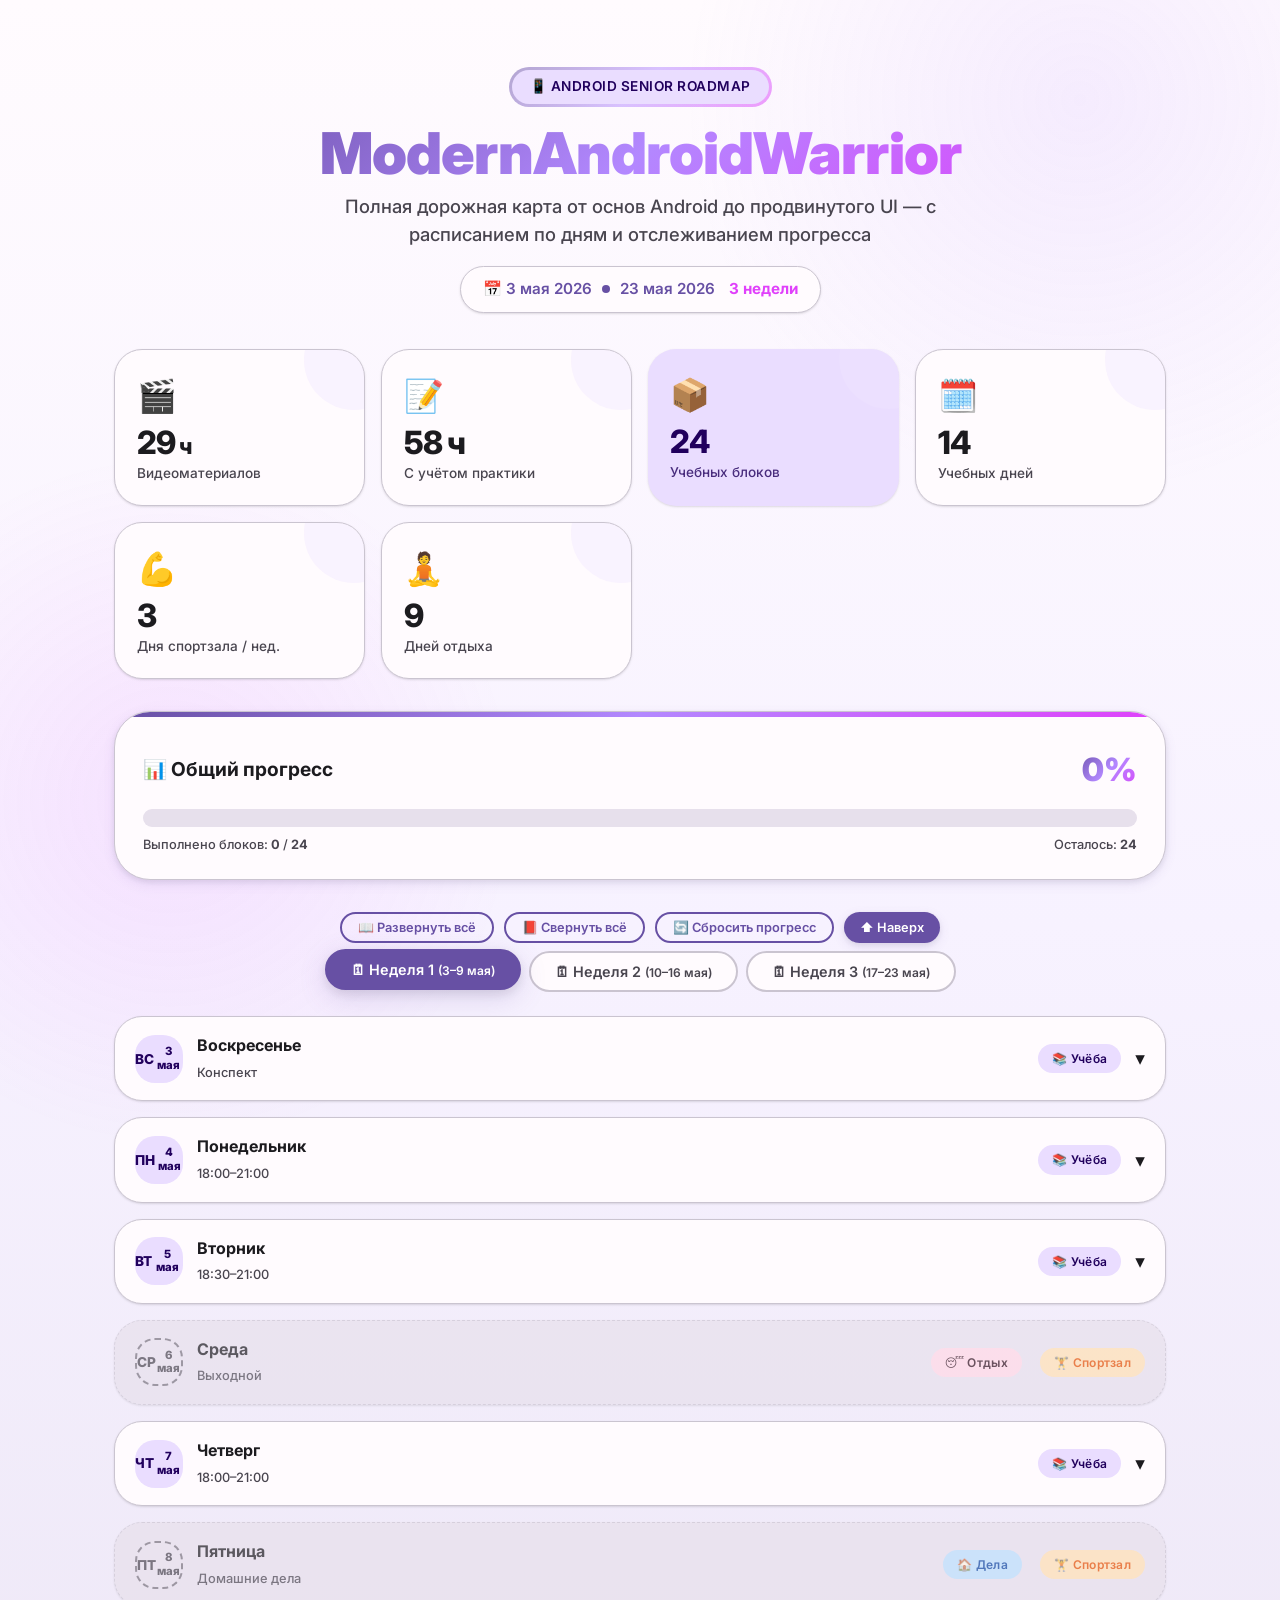
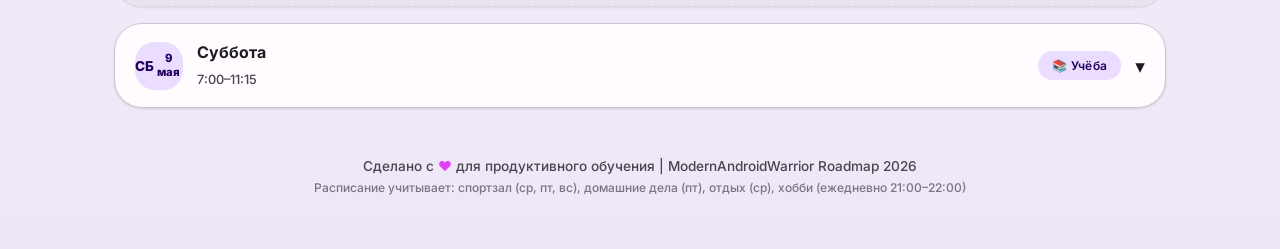
==== commit a12b9b1c: "fix: исправить даты курса и постраничное переключение недель Описание: - Исправлена дата старта курс" ====
--- a/index.html
+++ b/index.html
@@ -409,13 +409,12 @@
             transform: translateY(-2px);
         }
 
-        /* Контент недели */
+/* Контент недели */
         .week-content {
-            display: none;
-            animation: fadeSlideIn 0.45s var(--transition-smooth);
+            display: none !important;
         }
         .week-content.active {
-            display: block;
+            display: block !important;
         }
         @keyframes fadeSlideIn {
             from {
@@ -808,10 +807,10 @@
             <div class="hero-badge">📱 Android Senior Roadmap</div>
             <h1>ModernAndroidWarrior</h1>
             <p class="subtitle">Полная дорожная карта от основ Android до продвинутого UI — с расписанием по дням и отслеживанием прогресса</p>
-            <div class="dates">
-                <span>📅 5 мая 2026</span>
+<div class="dates">
+                <span>📅 3 мая 2026</span>
                 <span class="dot"></span>
-                <span>25 мая 2026</span>
+                <span>23 мая 2026</span>
                 <span style="margin-left:4px;font-weight:700;color:#E040FB;">3 недели</span>
             </div>
         </header>
@@ -835,7 +834,7 @@
             </div>
             <div class="stat-card">
                 <div class="icon">🗓️</div>
-                <div class="value" id="totalStudyDays">14</div>
+                <div class="value" id="totalStudyDays">15</div>
                 <div class="label">Учебных дней</div>
             </div>
             <div class="stat-card">
@@ -875,48 +874,84 @@
 
         <!-- Табы -->
         <div class="tabs" id="tabsContainer">
-            <button class="tab-btn active" data-week="1">🗓 Неделя 1 <small>(5–11 мая)</small></button>
-            <button class="tab-btn" data-week="2">🗓 Неделя 2 <small>(12–18 мая)</small></button>
-            <button class="tab-btn" data-week="3">🗓 Неделя 3 <small>(19–25 мая)</small></button>
+<button class="tab-btn active" data-week="1">🗓 Неделя 1 <small>(3–9 мая)</small></button>
+            <button class="tab-btn" data-week="2">🗓 Неделя 2 <small>(10–16 мая)</small></button>
+            <button class="tab-btn" data-week="3">🗓 Неделя 3 <small>(17–23 мая)</small></button>
         </div>
 
-        <!-- Контент недель -->
+<!-- Контент недель -->
         <div id="weeksContainer">
             <!-- Неделя 1 -->
             <div class="week-content active" data-week="1">
+                <div class="day-card" data-day="sun-1" data-blocks="6">
+                    <div class="day-header" onclick="toggleDay(this)">
+                        <div class="day-indicator">ВС<br><small>3 мая</small></div>
+                        <div class="day-info"><span class="day-name">Воскресенье</span><br><span class="day-date">Конспект</span></div>
+                        <span class="day-badge badge-study">📚 Учёба</span>
+                        <span style="margin-left:auto;font-size:1.2rem;transition:transform 0.3s;display:inline-block;">▾</span>
+                    </div>
+                    <div class="day-body">
+                        <div class="block-item" data-block-id="1-1" onclick="toggleBlock(this, '1-1')">
+                            <div class="block-checkbox"></div>
+                            <div class="block-info"><span class="block-title">Глава 1, Блок 1. Android Structure</span><br><span class="block-meta">Просмотр + практика AIDL + конспект</span></div>
+                            <span class="block-time">2ч 48м</span>
+                        </div>
+                        <div class="block-item" data-block-id="1-2" onclick="toggleBlock(this, '1-2')">
+                            <div class="block-checkbox"></div>
+                            <div class="block-info"><span class="block-title">Глава 1, Блок 1.5. Сеть (часть 1)</span><br><span class="block-meta">Полный просмотр видео + конспект</span></div>
+                            <span class="block-time">2ч 30м</span>
+                        </div>
+                        <div class="block-item" data-block-id="1-3" onclick="toggleBlock(this, '1-3')">
+                            <div class="block-checkbox"></div>
+                            <div class="block-info"><span class="block-title">Глава 1, Блок 1.5. Сеть (часть 2)</span><br><span class="block-meta">Повтор практики: с видео + без видео</span></div>
+                            <span class="block-time">3ч</span>
+                        </div>
+                        <div class="block-item" data-block-id="1-4" onclick="toggleBlock(this, '1-4')">
+                            <div class="block-checkbox"></div>
+                            <div class="block-info"><span class="block-title">Глава 1, Блок 4. Background Work</span><br><span class="block-meta">Просмотр + двойной повтор практики + конспект</span></div>
+                            <span class="block-time">4ч 15м</span>
+                        </div>
+                        <div class="block-item" data-block-id="1-5" onclick="toggleBlock(this, '1-5')">
+                            <div class="block-checkbox"></div>
+                            <div class="block-info"><span class="block-title">Глава 1, Блок 2. AOT vs JIT</span><br><span class="block-meta">Микроблок ~40 мин</span></div><span class="block-time">40м</span>
+                        </div>
+                        <div class="block-item" data-block-id="1-6" onclick="toggleBlock(this, '1-6')">
+                            <div class="block-checkbox"></div>
+                            <div class="block-info"><span class="block-title">Глава 1, Блок 3. Java Memory Model</span><br><span class="block-meta">Микроблок ~1 ч</span></div><span class="block-time">1ч</span>
+                        </div>
+                    </div>
+                </div>
                 <div class="day-card" data-day="mon-1" data-blocks="1">
                     <div class="day-header" onclick="toggleDay(this)">
-                        <div class="day-indicator">ПН<br><small>5 мая</small></div>
+                        <div class="day-indicator">ПН<br><small>4 мая</small></div>
                         <div class="day-info"><span class="day-name">Понедельник</span><br><span class="day-date">18:00–21:00</span></div>
                         <span class="day-badge badge-study">📚 Учёба</span>
                         <span style="margin-left:auto;font-size:1.2rem;transition:transform 0.3s;display:inline-block;">▾</span>
                     </div>
                     <div class="day-body">
-                        <div class="block-item" data-block-id="1-1" onclick="toggleBlock(this, '1-1')">
-                            <div class="block-checkbox"></div>
-                            <div class="block-info"><span class="block-title">Глава 1, Блок 1. Android Structure</span><br><span class="block-meta">Просмотр + практика AIDL + конспект</span></div>
-                            <span class="block-time">2ч 48м</span>
+                        <div class="block-item" data-block-id="1-7" onclick="toggleBlock(this, '1-7')">
+                            <div class="block-checkbox"></div>
+                            <div class="block-info"><span class="block-title">Глава 1, Блок 5. Performance</span><br><span class="block-meta">Микроблок ~50 мин</span></div><span class="block-time">50м</span>
                         </div>
                     </div>
                 </div>
                 <div class="day-card" data-day="tue-1" data-blocks="1">
                     <div class="day-header" onclick="toggleDay(this)">
-                        <div class="day-indicator">ВТ<br><small>6 мая</small></div>
+                        <div class="day-indicator">ВТ<br><small>5 мая</small></div>
                         <div class="day-info"><span class="day-name">Вторник</span><br><span class="day-date">18:30–21:00</span></div>
                         <span class="day-badge badge-study">📚 Учёба</span>
                         <span style="margin-left:auto;font-size:1.2rem;transition:transform 0.3s;display:inline-block;">▾</span>
                     </div>
                     <div class="day-body">
-                        <div class="block-item" data-block-id="1-2" onclick="toggleBlock(this, '1-2')">
-                            <div class="block-checkbox"></div>
-                            <div class="block-info"><span class="block-title">Глава 1, Блок 1.5. Сеть (часть 1)</span><br><span class="block-meta">Полный просмотр видео + конспект</span></div>
-                            <span class="block-time">2ч 30м</span>
+                        <div class="block-item" data-block-id="1-8" onclick="toggleBlock(this, '1-8')">
+                            <div class="block-checkbox"></div>
+                            <div class="block-info"><span class="block-title">Глава 1, Блок 6. UI</span><br><span class="block-meta">Микроблок ~53 мин</span></div><span class="block-time">53м</span>
                         </div>
                     </div>
                 </div>
                 <div class="day-card rest-day" data-day="wed-1" data-blocks="0">
                     <div class="day-header" onclick="toggleDay(this)">
-                        <div class="day-indicator">СР<br><small>7 мая</small></div>
+                        <div class="day-indicator">СР<br><small>6 мая</small></div>
                         <div class="day-info"><span class="day-name">Среда</span><br><span class="day-date">Выходной</span></div>
                         <span class="day-badge badge-rest">😴 Отдых</span>
                         <span class="day-badge badge-gym" style="margin-left:4px;">🏋️ Спортзал</span>
@@ -924,71 +959,34 @@
                 </div>
                 <div class="day-card" data-day="thu-1" data-blocks="1">
                     <div class="day-header" onclick="toggleDay(this)">
-                        <div class="day-indicator">ЧТ<br><small>8 мая</small></div>
+                        <div class="day-indicator">ЧТ<br><small>7 мая</small></div>
                         <div class="day-info"><span class="day-name">Четверг</span><br><span class="day-date">18:00–21:00</span></div>
                         <span class="day-badge badge-study">📚 Учёба</span>
                         <span style="margin-left:auto;font-size:1.2rem;transition:transform 0.3s;display:inline-block;">▾</span>
                     </div>
                     <div class="day-body">
-                        <div class="block-item" data-block-id="1-3" onclick="toggleBlock(this, '1-3')">
-                            <div class="block-checkbox"></div>
-                            <div class="block-info"><span class="block-title">Глава 1, Блок 1.5. Сеть (часть 2)</span><br><span class="block-meta">Повтор практики: с видео + без видео</span></div>
-                            <span class="block-time">3ч</span>
+                        <div class="block-item" data-block-id="1-9" onclick="toggleBlock(this, '1-9')">
+                            <div class="block-checkbox"></div>
+                            <div class="block-info"><span class="block-title">Глава 2, Блок 2. Clean Architecture</span><br><span class="block-meta">Микроблок ~45 мин</span></div><span class="block-time">45м</span>
                         </div>
                     </div>
                 </div>
                 <div class="day-card rest-day" data-day="fri-1" data-blocks="0">
                     <div class="day-header" onclick="toggleDay(this)">
-                        <div class="day-indicator">ПТ<br><small>9 мая</small></div>
+                        <div class="day-indicator">ПТ<br><small>8 мая</small></div>
                         <div class="day-info"><span class="day-name">Пятница</span><br><span class="day-date">Домашние дела</span></div>
                         <span class="day-badge badge-home">🏠 Дела</span>
                         <span class="day-badge badge-gym" style="margin-left:4px;">🏋️ Спортзал</span>
                     </div>
                 </div>
-                <div class="day-card" data-day="sat-1" data-blocks="1">
-                    <div class="day-header" onclick="toggleDay(this)">
-                        <div class="day-indicator">СБ<br><small>10 мая</small></div>
+                                <div class="day-card" data-day="sat-1" data-blocks="1">
+                    <div class="day-header" onclick="toggleDay(this)">
+                        <div class="day-indicator">СБ<br><small>9 мая</small></div>
                         <div class="day-info"><span class="day-name">Суббота</span><br><span class="day-date">7:00–11:15</span></div>
                         <span class="day-badge badge-study">📚 Учёба</span>
                         <span style="margin-left:auto;font-size:1.2rem;transition:transform 0.3s;display:inline-block;">▾</span>
                     </div>
                     <div class="day-body">
-                        <div class="block-item" data-block-id="1-4" onclick="toggleBlock(this, '1-4')">
-                            <div class="block-checkbox"></div>
-                            <div class="block-info"><span class="block-title">Глава 1, Блок 4. Background Work</span><br><span class="block-meta">Просмотр + двойной повтор практики + конспект</span></div>
-                            <span class="block-time">4ч 15м</span>
-                        </div>
-                    </div>
-                </div>
-                <div class="day-card" data-day="sun-1" data-blocks="6">
-                    <div class="day-header" onclick="toggleDay(this)">
-                        <div class="day-indicator">ВС<br><small>11 мая</small></div>
-                        <div class="day-info"><span class="day-name">Воскресенье</span><br><span class="day-date">10:00–14:45 (спортзал утром)</span></div>
-                        <span class="day-badge badge-study">📚 Учёба</span>
-                        <span class="day-badge badge-gym" style="margin-left:4px;">🏋️ Зал</span>
-                        <span style="margin-left:auto;font-size:1.2rem;transition:transform 0.3s;display:inline-block;">▾</span>
-                    </div>
-                    <div class="day-body">
-                        <div class="block-item" data-block-id="1-5" onclick="toggleBlock(this, '1-5')">
-                            <div class="block-checkbox"></div>
-                            <div class="block-info"><span class="block-title">Глава 1, Блок 2. AOT vs JIT</span><br><span class="block-meta">Микроблок ~40 мин</span></div><span class="block-time">40м</span>
-                        </div>
-                        <div class="block-item" data-block-id="1-6" onclick="toggleBlock(this, '1-6')">
-                            <div class="block-checkbox"></div>
-                            <div class="block-info"><span class="block-title">Глава 1, Блок 3. Java Memory Model</span><br><span class="block-meta">Микроблок ~1 ч</span></div><span class="block-time">1ч</span>
-                        </div>
-                        <div class="block-item" data-block-id="1-7" onclick="toggleBlock(this, '1-7')">
-                            <div class="block-checkbox"></div>
-                            <div class="block-info"><span class="block-title">Глава 1, Блок 5. Performance</span><br><span class="block-meta">Микроблок ~50 мин</span></div><span class="block-time">50м</span>
-                        </div>
-                        <div class="block-item" data-block-id="1-8" onclick="toggleBlock(this, '1-8')">
-                            <div class="block-checkbox"></div>
-                            <div class="block-info"><span class="block-title">Глава 1, Блок 6. UI</span><br><span class="block-meta">Микроблок ~53 мин</span></div><span class="block-time">53м</span>
-                        </div>
-                        <div class="block-item" data-block-id="1-9" onclick="toggleBlock(this, '1-9')">
-                            <div class="block-checkbox"></div>
-                            <div class="block-info"><span class="block-title">Глава 2, Блок 2. Clean Architecture</span><br><span class="block-meta">Микроблок ~45 мин</span></div><span class="block-time">45м</span>
-                        </div>
                         <div class="block-item" data-block-id="1-10" onclick="toggleBlock(this, '1-10')">
                             <div class="block-checkbox"></div>
                             <div class="block-info"><span class="block-title">Глава 2, Блок 3. SOLID</span><br><span class="block-meta">Микроблок ~30 мин</span></div><span class="block-time">30м</span>
@@ -999,115 +997,115 @@
 
             <!-- Неделя 2 -->
             <div class="week-content" data-week="2">
-                <div class="day-card" data-day="mon-2" data-blocks="1">
-                    <div class="day-header" onclick="toggleDay(this)">
-                        <div class="day-indicator">ПН<br><small>12 мая</small></div>
-                        <div class="day-info"><span class="day-name">Понедельник</span><br><span class="day-date">18:00–21:00</span></div>
-                        <span class="day-badge badge-study">📚 Учёба</span>
-                        <span style="margin-left:auto;font-size:1.2rem;transition:transform 0.3s;display:inline-block;">▾</span>
-                    </div>
-                    <div class="day-body">
-                        <div class="block-item" data-block-id="2-1" onclick="toggleBlock(this, '2-1')">
-                            <div class="block-checkbox"></div>
-                            <div class="block-info"><span class="block-title">Глава 2, Блок 1. Многомодульность (часть 1)</span><br><span class="block-meta">Просмотр + конспект</span></div><span class="block-time">3ч</span>
-                        </div>
-                    </div>
-                </div>
-                <div class="day-card" data-day="tue-2" data-blocks="1">
-                    <div class="day-header" onclick="toggleDay(this)">
-                        <div class="day-indicator">ВТ<br><small>13 мая</small></div>
-                        <div class="day-info"><span class="day-name">Вторник</span><br><span class="day-date">18:00–21:10</span></div>
-                        <span class="day-badge badge-study">📚 Учёба</span>
-                        <span style="margin-left:auto;font-size:1.2rem;transition:transform 0.3s;display:inline-block;">▾</span>
-                    </div>
-                    <div class="day-body">
-                        <div class="block-item" data-block-id="2-2" onclick="toggleBlock(this, '2-2')">
-                            <div class="block-checkbox"></div>
-                            <div class="block-info"><span class="block-title">Глава 2, Блок 1. Многомодульность (часть 2)</span><br><span class="block-meta">Практика + повтор</span></div><span class="block-time">3ч 6м</span>
-                        </div>
-                    </div>
-                </div>
-                <div class="day-card rest-day" data-day="wed-2" data-blocks="0">
-                    <div class="day-header" onclick="toggleDay(this)">
-                        <div class="day-indicator">СР<br><small>14 мая</small></div>
-                        <div class="day-info"><span class="day-name">Среда</span><br><span class="day-date">Выходной</span></div>
-                        <span class="day-badge badge-rest">😴 Отдых</span>
-                        <span class="day-badge badge-gym" style="margin-left:4px;">🏋️ Спортзал</span>
-                    </div>
-                </div>
-                <div class="day-card" data-day="thu-2" data-blocks="4">
-                    <div class="day-header" onclick="toggleDay(this)">
-                        <div class="day-indicator">ЧТ<br><small>15 мая</small></div>
-                        <div class="day-info"><span class="day-name">Четверг</span><br><span class="day-date">18:00–21:03</span></div>
-                        <span class="day-badge badge-study">📚 Учёба</span>
-                        <span style="margin-left:auto;font-size:1.2rem;transition:transform 0.3s;display:inline-block;">▾</span>
-                    </div>
-                    <div class="day-body">
-                        <div class="block-item" data-block-id="2-3" onclick="toggleBlock(this, '2-3')">
-                            <div class="block-checkbox"></div>
-                            <div class="block-info"><span class="block-title">Глава 2, Блок 4. Навигация</span><br><span class="block-meta">Микроблок ~39 мин</span></div><span class="block-time">39м</span>
-                        </div>
-                        <div class="block-item" data-block-id="2-4" onclick="toggleBlock(this, '2-4')">
-                            <div class="block-checkbox"></div>
-                            <div class="block-info"><span class="block-title">Глава 2, Блок 4.5. Практика Decompose</span><br><span class="block-meta">Микроблок ~45 мин</span></div><span class="block-time">45м</span>
-                        </div>
-                        <div class="block-item" data-block-id="2-5" onclick="toggleBlock(this, '2-5')">
-                            <div class="block-checkbox"></div>
-                            <div class="block-info"><span class="block-title">Глава 2, Блок 5. DI</span><br><span class="block-meta">Микроблок ~1 ч</span></div><span class="block-time">1ч</span>
-                        </div>
-                        <div class="block-item" data-block-id="2-6" onclick="toggleBlock(this, '2-6')">
-                            <div class="block-checkbox"></div>
-                            <div class="block-info"><span class="block-title">Глава 2, Блок 6. Compose</span><br><span class="block-meta">Микроблок ~39 мин</span></div><span class="block-time">39м</span>
-                        </div>
-                    </div>
-                </div>
-                <div class="day-card rest-day" data-day="fri-2" data-blocks="0">
-                    <div class="day-header" onclick="toggleDay(this)">
-                        <div class="day-indicator">ПТ<br><small>16 мая</small></div>
-                        <div class="day-info"><span class="day-name">Пятница</span><br><span class="day-date">Домашние дела</span></div>
-                        <span class="day-badge badge-home">🏠 Дела</span>
-                        <span class="day-badge badge-gym" style="margin-left:4px;">🏋️ Спортзал</span>
-                    </div>
-                </div>
-                <div class="day-card" data-day="sat-2" data-blocks="5">
-                    <div class="day-header" onclick="toggleDay(this)">
-                        <div class="day-indicator">СБ<br><small>17 мая</small></div>
-                        <div class="day-info"><span class="day-name">Суббота</span><br><span class="day-date">7:00–12:30</span></div>
-                        <span class="day-badge badge-study">📚 Учёба</span>
-                        <span style="margin-left:auto;font-size:1.2rem;transition:transform 0.3s;display:inline-block;">▾</span>
-                    </div>
-                    <div class="day-body">
-                        <div class="block-item" data-block-id="2-7" onclick="toggleBlock(this, '2-7')">
-                            <div class="block-checkbox"></div>
-                            <div class="block-info"><span class="block-title">Глава 2, Блок 7. Ошибки в проекте</span><br><span class="block-meta">~30 мин</span></div><span class="block-time">30м</span>
-                        </div>
-                        <div class="block-item" data-block-id="2-8" onclick="toggleBlock(this, '2-8')">
-                            <div class="block-checkbox"></div>
-                            <div class="block-info"><span class="block-title">Глава 3, Блок 1. Зачем нам сборка</span><br><span class="block-meta">~30 мин</span></div><span class="block-time">30м</span>
-                        </div>
-                        <div class="block-item" data-block-id="2-9" onclick="toggleBlock(this, '2-9')">
-                            <div class="block-checkbox"></div>
-                            <div class="block-info"><span class="block-title">Глава 3, Блок 2. Основы Gradle</span><br><span class="block-meta">~1ч 48м</span></div><span class="block-time">1ч 48м</span>
-                        </div>
-                        <div class="block-item" data-block-id="2-10" onclick="toggleBlock(this, '2-10')">
-                            <div class="block-checkbox"></div>
-                            <div class="block-info"><span class="block-title">Глава 3, Блок 3. Зависимости</span><br><span class="block-meta">~2ч 02м</span></div><span class="block-time">2ч 02м</span>
-                        </div>
-                        <div class="block-item" data-block-id="2-11" onclick="toggleBlock(this, '2-11')">
-                            <div class="block-checkbox"></div>
-                            <div class="block-info"><span class="block-title">Глава 3, Блок 4. Kotlin Multiplatform</span><br><span class="block-meta">~39 мин</span></div><span class="block-time">39м</span>
-                        </div>
-                    </div>
-                </div>
                 <div class="day-card" data-day="sun-2" data-blocks="2">
                     <div class="day-header" onclick="toggleDay(this)">
-                        <div class="day-indicator">ВС<br><small>18 мая</small></div>
+                        <div class="day-indicator">ВС<br><small>10 мая</small></div>
                         <div class="day-info"><span class="day-name">Воскресенье</span><br><span class="day-date">10:00–16:00 (спортзал утром)</span></div>
                         <span class="day-badge badge-study">📚 Учёба</span>
                         <span class="day-badge badge-gym" style="margin-left:4px;">🏋️ Зал</span>
                         <span style="margin-left:auto;font-size:1.2rem;transition:transform 0.3s;display:inline-block;">▾</span>
                     </div>
                     <div class="day-body">
+                        <div class="block-item" data-block-id="2-1" onclick="toggleBlock(this, '2-1')">
+                            <div class="block-checkbox"></div>
+                            <div class="block-info"><span class="block-title">Глава 2, Блок 1. Многомодульность (часть 1)</span><br><span class="block-meta">Просмотр + конспект</span></div><span class="block-time">3ч</span>
+                        </div>
+                        <div class="block-item" data-block-id="2-2" onclick="toggleBlock(this, '2-2')">
+                            <div class="block-checkbox"></div>
+                            <div class="block-info"><span class="block-title">Глава 2, Блок 1. Многомодульность (часть 2)</span><br><span class="block-meta">Практика + повтор</span></div><span class="block-time">3ч 6м</span>
+                        </div>
+                    </div>
+                </div>
+                <div class="day-card" data-day="mon-2" data-blocks="1">
+                    <div class="day-header" onclick="toggleDay(this)">
+                        <div class="day-indicator">ПН<br><small>11 мая</small></div>
+                        <div class="day-info"><span class="day-name">Понедельник</span><br><span class="day-date">18:00–21:00</span></div>
+                        <span class="day-badge badge-study">📚 Учёба</span>
+                        <span style="margin-left:auto;font-size:1.2rem;transition:transform 0.3s;display:inline-block;">▾</span>
+                    </div>
+                    <div class="day-body">
+                        <div class="block-item" data-block-id="2-3" onclick="toggleBlock(this, '2-3')">
+                            <div class="block-checkbox"></div>
+                            <div class="block-info"><span class="block-title">Глава 2, Блок 4. Навигация</span><br><span class="block-meta">Микроблок ~39 мин</span></div><span class="block-time">39м</span>
+                        </div>
+                        <div class="block-item" data-block-id="2-4" onclick="toggleBlock(this, '2-4')">
+                            <div class="block-checkbox"></div>
+                            <div class="block-info"><span class="block-title">Глава 2, Блок 4.5. Практика Decompose</span><br><span class="block-meta">Микроблок ~45 мин</span></div><span class="block-time">45м</span>
+                        </div>
+                        <div class="block-item" data-block-id="2-5" onclick="toggleBlock(this, '2-5')">
+                            <div class="block-checkbox"></div>
+                            <div class="block-info"><span class="block-title">Глава 2, Блок 5. DI</span><br><span class="block-meta">Микроблок ~1 ч</span></div><span class="block-time">1ч</span>
+                        </div>
+                        <div class="block-item" data-block-id="2-6" onclick="toggleBlock(this, '2-6')">
+                            <div class="block-checkbox"></div>
+                            <div class="block-info"><span class="block-title">Глава 2, Блок 6. Compose</span><br><span class="block-meta">Микроблок ~39 мин</span></div><span class="block-time">39м</span>
+                        </div>
+                    </div>
+                </div>
+                <div class="day-card" data-day="tue-2" data-blocks="1">
+                    <div class="day-header" onclick="toggleDay(this)">
+                        <div class="day-indicator">ВТ<br><small>12 мая</small></div>
+                        <div class="day-info"><span class="day-name">Вторник</span><br><span class="day-date">18:00–21:10</span></div>
+                        <span class="day-badge badge-study">📚 Учёба</span>
+                        <span style="margin-left:auto;font-size:1.2rem;transition:transform 0.3s;display:inline-block;">▾</span>
+                    </div>
+                    <div class="day-body">
+                        <div class="block-item" data-block-id="2-7" onclick="toggleBlock(this, '2-7')">
+                            <div class="block-checkbox"></div>
+                            <div class="block-info"><span class="block-title">Глава 2, Блок 7. Ошибки в проекте</span><br><span class="block-meta">~30 мин</span></div><span class="block-time">30м</span>
+                        </div>
+                    </div>
+                </div>
+                <div class="day-card rest-day" data-day="wed-2" data-blocks="0">
+                    <div class="day-header" onclick="toggleDay(this)">
+                        <div class="day-indicator">СР<br><small>13 мая</small></div>
+                        <div class="day-info"><span class="day-name">Среда</span><br><span class="day-date">Выходной</span></div>
+                        <span class="day-badge badge-rest">😴 Отдых</span>
+                        <span class="day-badge badge-gym" style="margin-left:4px;">🏋️ Спортзал</span>
+                    </div>
+                </div>
+                <div class="day-card" data-day="thu-2" data-blocks="1">
+                    <div class="day-header" onclick="toggleDay(this)">
+                        <div class="day-indicator">ЧТ<br><small>14 мая</small></div>
+                        <div class="day-info"><span class="day-name">Четверг</span><br><span class="day-date">18:00–21:03</span></div>
+                        <span class="day-badge badge-study">📚 Учёба</span>
+                        <span style="margin-left:auto;font-size:1.2rem;transition:transform 0.3s;display:inline-block;">▾</span>
+                    </div>
+                    <div class="day-body">
+                        <div class="block-item" data-block-id="2-8" onclick="toggleBlock(this, '2-8')">
+                            <div class="block-checkbox"></div>
+                            <div class="block-info"><span class="block-title">Глава 3, Блок 1. Зачем нам сборка</span><br><span class="block-meta">~30 мин</span></div><span class="block-time">30м</span>
+                        </div>
+                        <div class="block-item" data-block-id="2-9" onclick="toggleBlock(this, '2-9')">
+                            <div class="block-checkbox"></div>
+                            <div class="block-info"><span class="block-title">Глава 3, Блок 2. Основы Gradle</span><br><span class="block-meta">~1ч 48м</span></div><span class="block-time">1ч 48м</span>
+                        </div>
+                        <div class="block-item" data-block-id="2-10" onclick="toggleBlock(this, '2-10')">
+                            <div class="block-checkbox"></div>
+                            <div class="block-info"><span class="block-title">Глава 3, Блок 3. Зависимости</span><br><span class="block-meta">~2ч 02м</span></div><span class="block-time">2ч 02м</span>
+                        </div>
+                        <div class="block-item" data-block-id="2-11" onclick="toggleBlock(this, '2-11')">
+                            <div class="block-checkbox"></div>
+                            <div class="block-info"><span class="block-title">Глава 3, Блок 4. Kotlin Multiplatform</span><br><span class="block-meta">~39 мин</span></div><span class="block-time">39м</span>
+                        </div>
+                    </div>
+                </div>
+                <div class="day-card rest-day" data-day="fri-2" data-blocks="0">
+                    <div class="day-header" onclick="toggleDay(this)">
+                        <div class="day-indicator">ПТ<br><small>15 мая</small></div>
+                        <div class="day-info"><span class="day-name">Пятница</span><br><span class="day-date">Домашние дела</span></div>
+                        <span class="day-badge badge-home">🏠 Дела</span>
+                        <span class="day-badge badge-gym" style="margin-left:4px;">🏋️ Спортзал</span>
+                    </div>
+                </div>
+                <div class="day-card" data-day="sat-2" data-blocks="1">
+                    <div class="day-header" onclick="toggleDay(this)">
+                        <div class="day-indicator">СБ<br><small>16 мая</small></div>
+                        <div class="day-info"><span class="day-name">Суббота</span><br><span class="day-date">7:00–12:30</span></div>
+                        <span class="day-badge badge-study">📚 Учёба</span>
+                        <span style="margin-left:auto;font-size:1.2rem;transition:transform 0.3s;display:inline-block;">▾</span>
+                    </div>
+                    <div class="day-body">
                         <div class="block-item" data-block-id="2-12" onclick="toggleBlock(this, '2-12')">
                             <div class="block-checkbox"></div>
                             <div class="block-info"><span class="block-title">Глава 3, Блок 5. Flavors, Builds & Execution</span><br><span class="block-meta">~4ч 47м</span></div><span class="block-time">4ч 47м</span>
@@ -1122,100 +1120,100 @@
 
             <!-- Неделя 3 -->
             <div class="week-content" data-week="3">
+                <div class="day-card" data-day="sun-3" data-blocks="1">
+                    <div class="day-header" onclick="toggleDay(this)">
+                        <div class="day-indicator">ВС<br><small>17 мая</small></div>
+                        <div class="day-info"><span class="day-name">Воскресенье</span><br><span class="day-date">10:00–16:00 (спортзал утром)</span></div>
+                        <span class="day-badge badge-study">📚 Учёба</span>
+                        <span class="day-badge badge-gym" style="margin-left:4px;">🏋️ Зал</span>
+                        <span style="margin-left:auto;font-size:1.2rem;transition:transform 0.3s;display:inline-block;">▾</span>
+                    </div>
+                    <div class="day-body">
+                        <div class="block-item" data-block-id="3-1" onclick="toggleBlock(this, '3-1')">
+                            <div class="block-checkbox"></div>
+                            <div class="block-info"><span class="block-title">Глава 3, Блок 6. Публикация артефакта</span><br><span class="block-meta">~2ч 40м</span></div><span class="block-time">2ч 40м</span>
+                        </div>
+                    </div>
+                </div>
                 <div class="day-card" data-day="mon-3" data-blocks="1">
                     <div class="day-header" onclick="toggleDay(this)">
-                        <div class="day-indicator">ПН<br><small>19 мая</small></div>
+                        <div class="day-indicator">ПН<br><small>18 мая</small></div>
                         <div class="day-info"><span class="day-name">Понедельник</span><br><span class="day-date">18:00–20:40</span></div>
                         <span class="day-badge badge-study">📚 Учёба</span>
                         <span style="margin-left:auto;font-size:1.2rem;transition:transform 0.3s;display:inline-block;">▾</span>
                     </div>
                     <div class="day-body">
-                        <div class="block-item" data-block-id="3-1" onclick="toggleBlock(this, '3-1')">
-                            <div class="block-checkbox"></div>
-                            <div class="block-info"><span class="block-title">Глава 3, Блок 6. Публикация артефакта</span><br><span class="block-meta">~2ч 40м</span></div><span class="block-time">2ч 40м</span>
-                        </div>
-                    </div>
-                </div>
-                <div class="day-card" data-day="tue-3" data-blocks="2">
-                    <div class="day-header" onclick="toggleDay(this)">
-                        <div class="day-indicator">ВТ<br><small>20 мая</small></div>
+                        <div class="block-item" data-block-id="3-2" onclick="toggleBlock(this, '3-2')">
+                            <div class="block-checkbox"></div>
+                            <div class="block-info"><span class="block-title">Глава 4, Блок 2. Jetpack Compose Internals</span><br><span class="block-meta">~1ч 17м</span></div><span class="block-time">1ч 17м</span>
+                        </div>
+                        <div class="block-item" data-block-id="3-3" onclick="toggleBlock(this, '3-3')">
+                            <div class="block-checkbox"></div>
+                            <div class="block-info"><span class="block-title">Глава 4, Блок 3. UI Performance (часть 1)</span><br><span class="block-meta">~1ч 13м</span></div><span class="block-time">1ч 13м</span>
+                        </div>
+                    </div>
+                </div>
+                <div class="day-card" data-day="tue-3" data-blocks="1">
+                    <div class="day-header" onclick="toggleDay(this)">
+                        <div class="day-indicator">ВТ<br><small>19 мая</small></div>
                         <div class="day-info"><span class="day-name">Вторник</span><br><span class="day-date">18:30–21:00</span></div>
-                        <span class="day-badge badge-study">📚 Учёба</span>
+                        <span class="day-badge badge-study">📚 У��ёба</span>
                         <span style="margin-left:auto;font-size:1.2rem;transition:transform 0.3s;display:inline-block;">▾</span>
                     </div>
                     <div class="day-body">
-                        <div class="block-item" data-block-id="3-2" onclick="toggleBlock(this, '3-2')">
-                            <div class="block-checkbox"></div>
-                            <div class="block-info"><span class="block-title">Глава 4, Блок 2. Jetpack Compose Internals</span><br><span class="block-meta">~1ч 17м</span></div><span class="block-time">1ч 17м</span>
-                        </div>
-                        <div class="block-item" data-block-id="3-3" onclick="toggleBlock(this, '3-3')">
-                            <div class="block-checkbox"></div>
-                            <div class="block-info"><span class="block-title">Глава 4, Блок 3. UI Performance (часть 1)</span><br><span class="block-meta">~1ч 13м</span></div><span class="block-time">1ч 13м</span>
+                        <div class="block-item" data-block-id="3-4" onclick="toggleBlock(this, '3-4')">
+                            <div class="block-checkbox"></div>
+                            <div class="block-info"><span class="block-title">Глава 4, Блок 3. UI Performance (окончание)</span><br><span class="block-meta">~1ч 07м</span></div><span class="block-time">1ч 07м</span>
+                        </div>
+                        <div class="block-item" data-block-id="3-5" onclick="toggleBlock(this, '3-5')">
+                            <div class="block-checkbox"></div>
+                            <div class="block-info"><span class="block-title">Глава 4, Блок 3.5. Обзор Tracer</span><br><span class="block-meta">~35 мин</span></div><span class="block-time">35м</span>
+                        </div>
+                        <div class="block-item" data-block-id="3-6" onclick="toggleBlock(this, '3-6')">
+                            <div class="block-checkbox"></div>
+                            <div class="block-info"><span class="block-title">Глава 4, Блок 4. Custom Views (начало)</span><br><span class="block-meta">~1ч 18м</span></div><span class="block-time">1ч 18м</span>
                         </div>
                     </div>
                 </div>
                 <div class="day-card rest-day" data-day="wed-3" data-blocks="0">
                     <div class="day-header" onclick="toggleDay(this)">
-                        <div class="day-indicator">СР<br><small>21 мая</small></div>
+                        <div class="day-indicator">СР<br><small>20 мая</small></div>
                         <div class="day-info"><span class="day-name">Среда</span><br><span class="day-date">Выходной</span></div>
                         <span class="day-badge badge-rest">😴 Отдых</span>
                         <span class="day-badge badge-gym" style="margin-left:4px;">🏋️ Спортзал</span>
                     </div>
                 </div>
-                <div class="day-card" data-day="thu-3" data-blocks="3">
-                    <div class="day-header" onclick="toggleDay(this)">
-                        <div class="day-indicator">ЧТ<br><small>22 мая</small></div>
+                <div class="day-card" data-day="thu-3" data-blocks="1">
+                    <div class="day-header" onclick="toggleDay(this)">
+                        <div class="day-indicator">ЧТ<br><small>21 мая</small></div>
                         <div class="day-info"><span class="day-name">Четверг</span><br><span class="day-date">18:00–21:00</span></div>
                         <span class="day-badge badge-study">📚 Учёба</span>
                         <span style="margin-left:auto;font-size:1.2rem;transition:transform 0.3s;display:inline-block;">▾</span>
                     </div>
                     <div class="day-body">
-                        <div class="block-item" data-block-id="3-4" onclick="toggleBlock(this, '3-4')">
-                            <div class="block-checkbox"></div>
-                            <div class="block-info"><span class="block-title">Глава 4, Блок 3. UI Performance (окончание)</span><br><span class="block-meta">~1ч 07м</span></div><span class="block-time">1ч 07м</span>
-                        </div>
-                        <div class="block-item" data-block-id="3-5" onclick="toggleBlock(this, '3-5')">
-                            <div class="block-checkbox"></div>
-                            <div class="block-info"><span class="block-title">Глава 4, Блок 3.5. Обзор Tracer</span><br><span class="block-meta">~35 мин</span></div><span class="block-time">35м</span>
-                        </div>
-                        <div class="block-item" data-block-id="3-6" onclick="toggleBlock(this, '3-6')">
-                            <div class="block-checkbox"></div>
-                            <div class="block-info"><span class="block-title">Глава 4, Блок 4. Custom Views (начало)</span><br><span class="block-meta">~1ч 18м</span></div><span class="block-time">1ч 18м</span>
+                        <div class="block-item" data-block-id="3-7" onclick="toggleBlock(this, '3-7')">
+                            <div class="block-checkbox"></div>
+                            <div class="block-info"><span class="block-title">Глава 4, Блок 4. Custom Views (окончание)</span><br><span class="block-meta">~4ч 52м</span></div><span class="block-time">4ч 52м</span>
+                        </div>
+                        <div class="block-item" data-block-id="3-8" onclick="toggleBlock(this, '3-8')">
+                            <div class="block-checkbox"></div>
+                            <div class="block-info"><span class="block-title">Глава 4, Блок 5. BDUI</span><br><span class="block-meta">~1ч 25м</span></div><span class="block-time">1ч 25м</span>
                         </div>
                     </div>
                 </div>
                 <div class="day-card rest-day" data-day="fri-3" data-blocks="0">
                     <div class="day-header" onclick="toggleDay(this)">
-                        <div class="day-indicator">ПТ<br><small>23 мая</small></div>
+                        <div class="day-indicator">ПТ<br><small>22 мая</small></div>
                         <div class="day-info"><span class="day-name">Пятница</span><br><span class="day-date">Домашние дела</span></div>
                         <span class="day-badge badge-home">🏠 Дела</span>
                         <span class="day-badge badge-gym" style="margin-left:4px;">🏋️ Спортзал</span>
                     </div>
                 </div>
-                <div class="day-card" data-day="sat-3" data-blocks="2">
-                    <div class="day-header" onclick="toggleDay(this)">
-                        <div class="day-indicator">СБ<br><small>24 мая</small></div>
+                <div class="day-card" data-day="sat-3" data-blocks="1">
+                    <div class="day-header" onclick="toggleDay(this)">
+                        <div class="day-indicator">СБ<br><small>23 мая</small></div>
                         <div class="day-info"><span class="day-name">Суббота</span><br><span class="day-date">7:00–13:10</span></div>
                         <span class="day-badge badge-study">📚 Учёба</span>
-                        <span style="margin-left:auto;font-size:1.2rem;transition:transform 0.3s;display:inline-block;">▾</span>
-                    </div>
-                    <div class="day-body">
-                        <div class="block-item" data-block-id="3-7" onclick="toggleBlock(this, '3-7')">
-                            <div class="block-checkbox"></div>
-                            <div class="block-info"><span class="block-title">Глава 4, Блок 4. Custom Views (окончание)</span><br><span class="block-meta">~4ч 52м</span></div><span class="block-time">4ч 52м</span>
-                        </div>
-                        <div class="block-item" data-block-id="3-8" onclick="toggleBlock(this, '3-8')">
-                            <div class="block-checkbox"></div>
-                            <div class="block-info"><span class="block-title">Глава 4, Блок 5. BDUI</span><br><span class="block-meta">~1ч 25м</span></div><span class="block-time">1ч 25м</span>
-                        </div>
-                    </div>
-                </div>
-                <div class="day-card" data-day="sun-3" data-blocks="1">
-                    <div class="day-header" onclick="toggleDay(this)">
-                        <div class="day-indicator">ВС<br><small>25 мая</small></div>
-                        <div class="day-info"><span class="day-name">Воскресенье</span><br><span class="day-date">10:00–14:15 (спортзал утром)</span></div>
-                        <span class="day-badge badge-study">📚 Учёба</span>
-                        <span class="day-badge badge-gym" style="margin-left:4px;">🏋️ Зал</span>
                         <span style="margin-left:auto;font-size:1.2rem;transition:transform 0.3s;display:inline-block;">▾</span>
                     </div>
                     <div class="day-body">
@@ -1442,12 +1440,12 @@
             }, 8000);
         }
 
-        // ============ ТАБЫ ============
+// ============ ТАБЫ ============
         function switchWeek(weekNumber) {
             document.querySelectorAll('.week-content').forEach(wc => wc.classList.remove('active'));
             document.querySelectorAll('.tab-btn').forEach(tb => tb.classList.remove('active'));
-            const targetContent = document.querySelector(`.week-content[data-week="${weekNumber}"]`);
-            const targetTab = document.querySelector(`.tab-btn[data-week="${weekNumber}"]`);
+            var targetContent = document.querySelector('.week-content[data-week="' + weekNumber + '"]');
+            var targetTab = document.querySelector('.tab-btn[data-week="' + weekNumber + '"]');
             if (targetContent) targetContent.classList.add('active');
             if (targetTab) targetTab.classList.add('active');
         }
@@ -1459,9 +1457,9 @@
 
             // Вешаем обработчики на табы
             document.querySelectorAll('.tab-btn').forEach(btn => {
-                btn.addEventListener('click', function() {
-                    const week = this.getAttribute('data-week');
-                    switchWeek(parseInt(week));
+btn.addEventListener('click', function() {
+                    var week = this.getAttribute('data-week');
+                    switchWeek(week);
                 });
             });
 
@@ -1499,7 +1497,7 @@
         console.log('   Горячие клавиши: Ctrl+1/2/3 — переключение недель, Ctrl+E — развернуть, Ctrl+C — свернуть');
         console.log('   Прогресс сохраняется в localStorage браузера.');
         console.log('   Всего блоков:', TOTAL_BLOCKS);
-        console.log('   Старт: 5 мая 2026 | Финиш: 25 мая 2026 | 3 недели 🚀');
+        console.log('   Старт: 3 мая 2026 | Финиш: 23 мая 2026 | 3 недели 🚀');
     </script>
 </body>
 </html>
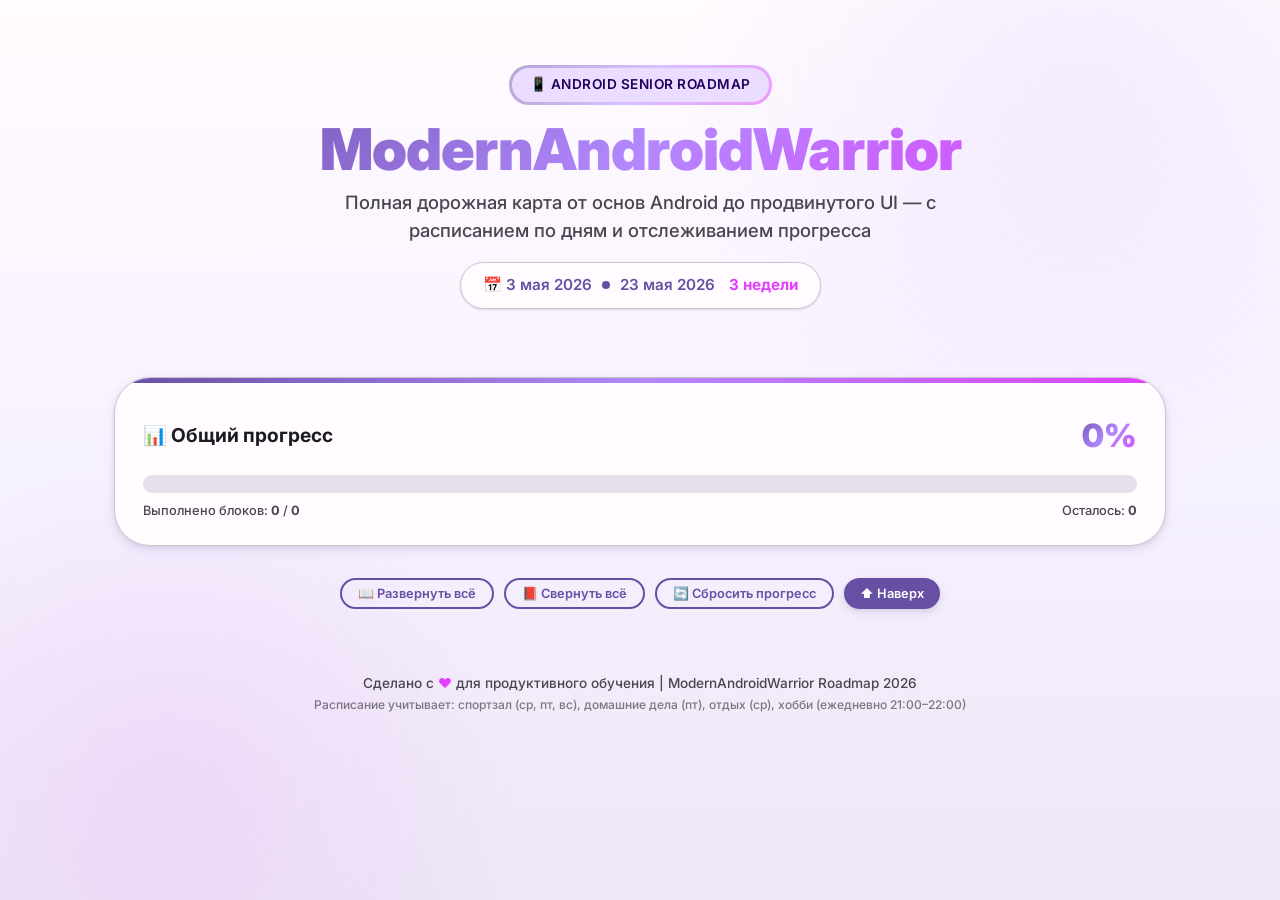
==== commit 55c3b60c: "refactor: реструктуризация проекта в модульную архитектуру Описание: - Выделены CSS стили в отдельны" ====
--- a/index.html
+++ b/index.html
@@ -5,1499 +5,71 @@
     <meta name="viewport" content="width=device-width, initial-scale=1.0">
     <title>ModernAndroidWarrior — Дорожная карта</title>
     <link href="https://fonts.googleapis.com/css2?family=Inter:wght@300;400;500;600;700;800;900&family=JetBrains+Mono:wght@400;500;600&display=swap" rel="stylesheet">
-    <style>
-        :root {
-            --primary: #6750A4;
-            --primary-container: #EADDFF;
-            --on-primary: #FFFFFF;
-            --on-primary-container: #21005D;
-            --secondary: #625B71;
-            --secondary-container: #E8DEF8;
-            --on-secondary-container: #1D192B;
-            --tertiary: #7D5260;
-            --tertiary-container: #FFD8E4;
-            --on-tertiary-container: #31111D;
-            --surface: #FFFBFE;
-            --surface-variant: #E7E0EC;
-            --on-surface: #1C1B1F;
-            --on-surface-variant: #49454F;
-            --outline: #79747E;
-            --outline-variant: #CAC4D0;
-            --error: #B3261E;
-            --error-container: #F9DEDC;
-            --success: #2E7D32;
-            --success-container: #C8E6C9;
-            --gradient-1: linear-gradient(135deg, #6750A4 0%, #B388FF 50%, #E040FB 100%);
-            --gradient-2: linear-gradient(135deg, #7C4DFF 0%, #536DFE 50%, #448AFF 100%);
-            --gradient-3: linear-gradient(135deg, #E040FB 0%, #FF4081 50%, #FF6E40 100%);
-            --gradient-surface: linear-gradient(180deg, #FFFBFE 0%, #F7F2FF 50%, #EDE7F6 100%);
-            --shadow-1: 0 1px 3px rgba(0, 0, 0, 0.08), 0 1px 2px rgba(0, 0, 0, 0.06);
-            --shadow-2: 0 4px 12px rgba(103, 80, 164, 0.12), 0 2px 6px rgba(0, 0, 0, 0.08);
-            --shadow-3: 0 8px 28px rgba(103, 80, 164, 0.18), 0 4px 12px rgba(0, 0, 0, 0.10);
-            --shadow-4: 0 16px 48px rgba(103, 80, 164, 0.25), 0 8px 20px rgba(0, 0, 0, 0.14);
-            --radius-sm: 12px;
-            --radius-md: 20px;
-            --radius-lg: 28px;
-            --radius-xl: 36px;
-            --radius-full: 999px;
-            --transition-smooth: cubic-bezier(0.4, 0.0, 0.2, 1);
-            --transition-bouncy: cubic-bezier(0.34, 1.56, 0.64, 1);
-            --transition-spring: cubic-bezier(0.68, -0.55, 0.27, 1.55);
-        }
-
-        * {
-            margin: 0;
-            padding: 0;
-            box-sizing: border-box;
-        }
-
-        html {
-            scroll-behavior: smooth;
-            font-size: 16px;
-        }
-
-        body {
-            font-family: 'Inter', system-ui, -apple-system, sans-serif;
-            background: var(--gradient-surface);
-            color: var(--on-surface);
-            min-height: 100vh;
-            line-height: 1.6;
-            -webkit-font-smoothing: antialiased;
-            -moz-osx-font-smoothing: grayscale;
-            overflow-x: hidden;
-        }
-
-        /* Декоративные фоновые элементы */
-        body::before {
-            content: '';
-            position: fixed;
-            top: -300px;
-            right: -200px;
-            width: 800px;
-            height: 800px;
-            background: radial-gradient(circle, rgba(179, 136, 255, 0.12) 0%, transparent 70%);
-            border-radius: 50%;
-            pointer-events: none;
-            z-index: 0;
-            animation: floatBubble 20s ease-in-out infinite;
-        }
-        body::after {
-            content: '';
-            position: fixed;
-            bottom: -250px;
-            left: -180px;
-            width: 700px;
-            height: 700px;
-            background: radial-gradient(circle, rgba(224, 64, 251, 0.10) 0%, transparent 70%);
-            border-radius: 50%;
-            pointer-events: none;
-            z-index: 0;
-            animation: floatBubble 25s ease-in-out infinite reverse;
-        }
-
-        @keyframes floatBubble {
-            0%,
-            100% {
-                transform: translate(0, 0) scale(1);
-            }
-            25% {
-                transform: translate(40px, -30px) scale(1.08);
-            }
-            50% {
-                transform: translate(-20px, -50px) scale(0.95);
-            }
-            75% {
-                transform: translate(-35px, 20px) scale(1.05);
-            }
-        }
-
-        /* Контейнер */
-        .container {
-            max-width: 1100px;
-            margin: 0 auto;
-            padding: 20px 24px;
-            position: relative;
-            z-index: 1;
-        }
-
-        /* Хедер */
-        .hero {
-            text-align: center;
-            padding: 48px 24px 36px;
-            position: relative;
-            z-index: 2;
-        }
-        .hero-badge {
-            display: inline-flex;
-            align-items: center;
-            gap: 8px;
-            background: var(--primary-container);
-            color: var(--on-primary-container);
-            padding: 6px 18px;
-            border-radius: var(--radius-full);
-            font-size: 0.85rem;
-            font-weight: 600;
-            letter-spacing: 0.5px;
-            text-transform: uppercase;
-            margin-bottom: 16px;
-            border: 2px solid transparent;
-            background-clip: padding-box;
-            position: relative;
-        }
-        .hero-badge::before {
-            content: '';
-            position: absolute;
-            inset: -3px;
-            border-radius: var(--radius-full);
-            background: var(--gradient-1);
-            z-index: -1;
-            opacity: 0.5;
-        }
-        .hero h1 {
-            font-size: clamp(2.2rem, 5vw, 3.6rem);
-            font-weight: 900;
-            letter-spacing: -1px;
-            line-height: 1.1;
-            background: var(--gradient-1);
-            -webkit-background-clip: text;
-            -webkit-text-fill-color: transparent;
-            background-clip: text;
-            margin-bottom: 8px;
-        }
-        .hero .subtitle {
-            font-size: 1.15rem;
-            color: var(--on-surface-variant);
-            font-weight: 500;
-            max-width: 600px;
-            margin: 0 auto;
-            line-height: 1.5;
-        }
-        .hero .dates {
-            display: inline-flex;
-            align-items: center;
-            gap: 10px;
-            background: var(--surface);
-            padding: 10px 22px;
-            border-radius: var(--radius-full);
-            margin-top: 18px;
-            font-weight: 600;
-            font-size: 0.95rem;
-            color: var(--primary);
-            box-shadow: var(--shadow-1);
-            border: 1px solid var(--outline-variant);
-        }
-        .hero .dates .dot {
-            width: 8px;
-            height: 8px;
-            border-radius: 50%;
-            background: var(--primary);
-            animation: pulse 1.8s ease-in-out infinite;
-        }
-        @keyframes pulse {
-            0%,
-            100% {
-                opacity: 1;
-                transform: scale(1);
-            }
-            50% {
-                opacity: 0.4;
-                transform: scale(1.6);
-            }
-        }
-
-        /* Статистика */
-        .stats-grid {
-            display: grid;
-            grid-template-columns: repeat(auto-fit, minmax(200px, 1fr));
-            gap: 16px;
-            margin-bottom: 32px;
-        }
-        .stat-card {
-            background: var(--surface);
-            border-radius: var(--radius-lg);
-            padding: 20px 22px;
-            box-shadow: var(--shadow-1);
-            border: 1px solid var(--outline-variant);
-            position: relative;
-            overflow: hidden;
-            transition: all 0.35s var(--transition-smooth);
-            cursor: default;
-        }
-        .stat-card:hover {
-            box-shadow: var(--shadow-3);
-            transform: translateY(-3px);
-            border-color: var(--primary-container);
-        }
-        .stat-card::after {
-            content: '';
-            position: absolute;
-            top: -40px;
-            right: -40px;
-            width: 100px;
-            height: 100px;
-            border-radius: 50%;
-            background: var(--primary-container);
-            opacity: 0.3;
-            transition: all 0.5s var(--transition-smooth);
-        }
-        .stat-card:hover::after {
-            opacity: 0.55;
-            transform: scale(1.4);
-        }
-        .stat-card .icon {
-            font-size: 2rem;
-            margin-bottom: 6px;
-            position: relative;
-            z-index: 1;
-        }
-        .stat-card .value {
-            font-size: 2rem;
-            font-weight: 800;
-            letter-spacing: -1px;
-            color: var(--on-surface);
-            position: relative;
-            z-index: 1;
-            line-height: 1;
-        }
-        .stat-card .label {
-            font-size: 0.85rem;
-            color: var(--on-surface-variant);
-            font-weight: 500;
-            margin-top: 4px;
-            position: relative;
-            z-index: 1;
-        }
-        .stat-card.accent {
-            background: var(--primary-container);
-            border: none;
-            color: var(--on-primary-container);
-        }
-        .stat-card.accent .value {
-            color: var(--on-primary-container);
-        }
-        .stat-card.accent .label {
-            color: var(--on-primary-container);
-            opacity: 0.8;
-        }
-        .stat-card.accent::after {
-            background: rgba(255, 255, 255, 0.25);
-        }
-
-        /* Прогресс-бар */
-        .progress-section {
-            background: var(--surface);
-            border-radius: var(--radius-xl);
-            padding: 24px 28px;
-            margin-bottom: 32px;
-            box-shadow: var(--shadow-2);
-            border: 1px solid var(--outline-variant);
-            position: relative;
-            overflow: hidden;
-        }
-        .progress-section::before {
-            content: '';
-            position: absolute;
-            top: 0;
-            left: 0;
-            right: 0;
-            height: 5px;
-            background: var(--gradient-1);
-            border-radius: var(--radius-xl) var(--radius-xl) 0 0;
-        }
-        .progress-header {
-            display: flex;
-            justify-content: space-between;
-            align-items: center;
-            flex-wrap: wrap;
-            gap: 12px;
-            margin-bottom: 14px;
-            margin-top: 8px;
-        }
-        .progress-header h3 {
-            font-size: 1.2rem;
-            font-weight: 700;
-            color: var(--on-surface);
-        }
-        .progress-percent {
-            font-size: 2rem;
-            font-weight: 900;
-            background: var(--gradient-1);
-            -webkit-background-clip: text;
-            -webkit-text-fill-color: transparent;
-            background-clip: text;
-        }
-        .progress-track {
-            width: 100%;
-            height: 18px;
-            background: var(--surface-variant);
-            border-radius: var(--radius-full);
-            overflow: hidden;
-            position: relative;
-        }
-        .progress-fill {
-            height: 100%;
-            background: var(--gradient-2);
-            border-radius: var(--radius-full);
-            transition: width 0.7s var(--transition-bouncy);
-            position: relative;
-            min-width: 0%;
-        }
-        .progress-fill::after {
-            content: '';
-            position: absolute;
-            right: 4px;
-            top: 3px;
-            bottom: 3px;
-            width: 30px;
-            background: rgba(255, 255, 255, 0.5);
-            border-radius: var(--radius-full);
-            animation: shimmer 2s ease-in-out infinite;
-        }
-        @keyframes shimmer {
-            0%,
-            100% {
-                opacity: 0.5;
-            }
-            50% {
-                opacity: 1;
-            }
-        }
-        .progress-details {
-            display: flex;
-            justify-content: space-between;
-            margin-top: 8px;
-            font-size: 0.8rem;
-            color: var(--on-surface-variant);
-            font-weight: 500;
-            flex-wrap: wrap;
-            gap: 4px;
-        }
-
-        /* Табы недель */
-        .tabs {
-            display: flex;
-            gap: 8px;
-            flex-wrap: wrap;
-            margin-bottom: 24px;
-            justify-content: center;
-        }
-        .tab-btn {
-            padding: 10px 24px;
-            border-radius: var(--radius-full);
-            border: 2px solid var(--outline-variant);
-            background: var(--surface);
-            cursor: pointer;
-            font-weight: 600;
-            font-size: 0.9rem;
-            font-family: inherit;
-            transition: all 0.3s var(--transition-smooth);
-            color: var(--on-surface-variant);
-            white-space: nowrap;
-        }
-        .tab-btn:hover {
-            background: var(--primary-container);
-            border-color: var(--primary);
-            color: var(--on-primary-container);
-            box-shadow: var(--shadow-2);
-            transform: translateY(-2px);
-        }
-        .tab-btn.active {
-            background: var(--primary);
-            color: var(--on-primary);
-            border-color: var(--primary);
-            box-shadow: var(--shadow-3);
-            transform: translateY(-2px);
-        }
-
-/* Контент недели */
-        .week-content {
-            display: none !important;
-        }
-        .week-content.active {
-            display: block !important;
-        }
-        @keyframes fadeSlideIn {
-            from {
-                opacity: 0;
-                transform: translateY(16px);
-            }
-            to {
-                opacity: 1;
-                transform: translateY(0);
-            }
-        }
-
-        /* День */
-        .day-card {
-            background: var(--surface);
-            border-radius: var(--radius-lg);
-            margin-bottom: 16px;
-            box-shadow: var(--shadow-1);
-            border: 1px solid var(--outline-variant);
-            overflow: hidden;
-            transition: all 0.3s var(--transition-smooth);
-            position: relative;
-        }
-        .day-card:hover {
-            box-shadow: var(--shadow-2);
-            border-color: var(--primary-container);
-        }
-        .day-card.rest-day {
-            opacity: 0.7;
-            border-style: dashed;
-            background: var(--surface-variant);
-        }
-        .day-header {
-            display: flex;
-            align-items: center;
-            gap: 14px;
-            padding: 16px 20px;
-            cursor: pointer;
-            user-select: none;
-            transition: background 0.2s;
-            flex-wrap: wrap;
-        }
-        .day-header:hover {
-            background: rgba(103, 80, 164, 0.03);
-        }
-        .day-indicator {
-            width: 48px;
-            height: 48px;
-            border-radius: var(--radius-md);
-            display: flex;
-            align-items: center;
-            justify-content: center;
-            font-weight: 800;
-            font-size: 0.85rem;
-            flex-shrink: 0;
-            background: var(--primary-container);
-            color: var(--on-primary-container);
-            text-align: center;
-            line-height: 1.2;
-        }
-        .day-card.rest-day .day-indicator {
-            background: var(--surface-variant);
-            color: var(--on-surface-variant);
-            border: 2px dashed var(--outline);
-        }
-        .day-card.completed-day .day-indicator {
-            background: var(--success-container);
-            color: var(--success);
-            border: 3px solid var(--success);
-        }
-        .day-info {
-            flex: 1;
-            min-width: 180px;
-        }
-        .day-info .day-name {
-            font-weight: 700;
-            font-size: 1rem;
-            color: var(--on-surface);
-        }
-        .day-info .day-date {
-            font-size: 0.8rem;
-            color: var(--on-surface-variant);
-            font-weight: 500;
-        }
-        .day-badge {
-            padding: 5px 14px;
-            border-radius: var(--radius-full);
-            font-size: 0.75rem;
-            font-weight: 600;
-            letter-spacing: 0.3px;
-            white-space: nowrap;
-        }
-        .badge-study {
-            background: var(--primary-container);
-            color: var(--on-primary-container);
-        }
-        .badge-rest {
-            background: var(--tertiary-container);
-            color: var(--on-tertiary-container);
-        }
-        .badge-gym {
-            background: #FFE0B2;
-            color: #E65100;
-        }
-        .badge-home {
-            background: #BBDEFB;
-            color: #0D47A1;
-        }
-        .badge-success {
-            background: var(--success-container);
-            color: var(--success);
-        }
-
-        .day-body {
-            padding: 0 20px 18px 20px;
-            display: none;
-            border-top: 1px solid var(--outline-variant);
-            margin-top: 4px;
-            padding-top: 16px;
-        }
-        .day-card.open .day-body {
-            display: block;
-        }
-        .day-card.open .day-header {
-            border-bottom: 1px solid transparent;
-        }
-
-        /* Блоки */
-        .block-item {
-            display: flex;
-            align-items: flex-start;
-            gap: 12px;
-            padding: 12px 16px;
-            border-radius: var(--radius-md);
-            margin-bottom: 8px;
-            background: var(--surface-variant);
-            transition: all 0.3s var(--transition-smooth);
-            cursor: pointer;
-            position: relative;
-        }
-        .block-item:hover {
-            background: var(--primary-container);
-            box-shadow: var(--shadow-1);
-        }
-        .block-item.completed {
-            background: var(--success-container);
-            text-decoration: none;
-            opacity: 0.85;
-        }
-        .block-item.completed .block-title {
-            text-decoration: line-through;
-            text-decoration-color: var(--success);
-            text-decoration-thickness: 2px;
-        }
-        .block-checkbox {
-            width: 26px;
-            height: 26px;
-            border-radius: 50%;
-            border: 2.5px solid var(--outline);
-            flex-shrink: 0;
-            display: flex;
-            align-items: center;
-            justify-content: center;
-            transition: all 0.25s var(--transition-spring);
-            background: white;
-            margin-top: 1px;
-        }
-        .block-item.completed .block-checkbox {
-            background: var(--success);
-            border-color: var(--success);
-        }
-        .block-checkbox::after {
-            content: '✓';
-            color: white;
-            font-weight: 700;
-            font-size: 0.8rem;
-            opacity: 0;
-            transform: scale(0);
-            transition: all 0.25s var(--transition-spring);
-        }
-        .block-item.completed .block-checkbox::after {
-            opacity: 1;
-            transform: scale(1);
-        }
-        .block-info {
-            flex: 1;
-            min-width: 0;
-        }
-        .block-title {
-            font-weight: 600;
-            font-size: 0.9rem;
-            color: var(--on-surface);
-            line-height: 1.3;
-        }
-        .block-meta {
-            font-size: 0.75rem;
-            color: var(--on-surface-variant);
-            margin-top: 2px;
-            font-weight: 500;
-        }
-        .block-time {
-            font-family: 'JetBrains Mono', monospace;
-            font-size: 0.75rem;
-            font-weight: 600;
-            color: var(--primary);
-            white-space: nowrap;
-            flex-shrink: 0;
-            align-self: center;
-        }
-        .block-item.completed .block-time {
-            color: var(--success);
-        }
-
-        /* Кнопки */
-        .btn {
-            display: inline-flex;
-            align-items: center;
-            gap: 8px;
-            padding: 10px 22px;
-            border-radius: var(--radius-full);
-            border: none;
-            cursor: pointer;
-            font-weight: 600;
-            font-size: 0.9rem;
-            font-family: inherit;
-            transition: all 0.3s var(--transition-smooth);
-            text-decoration: none;
-        }
-        .btn-primary {
-            background: var(--primary);
-            color: var(--on-primary);
-            box-shadow: var(--shadow-2);
-        }
-        .btn-primary:hover {
-            box-shadow: var(--shadow-4);
-            transform: translateY(-2px);
-            filter: brightness(1.08);
-        }
-        .btn-outline {
-            background: transparent;
-            border: 2px solid var(--primary);
-            color: var(--primary);
-        }
-        .btn-outline:hover {
-            background: var(--primary-container);
-            transform: translateY(-2px);
-        }
-        .btn-sm {
-            padding: 6px 16px;
-            font-size: 0.8rem;
-            gap: 5px;
-        }
-
-        .actions-row {
-            display: flex;
-            gap: 10px;
-            flex-wrap: wrap;
-            justify-content: center;
-            margin: 16px 0 8px;
-        }
-
-        /* Футер */
-        .footer {
-            text-align: center;
-            padding: 32px 20px;
-            color: var(--on-surface-variant);
-            font-size: 0.85rem;
-            font-weight: 500;
-        }
-        .footer .heart {
-            color: #E040FB;
-            animation: pulse 1.5s ease-in-out infinite;
-            display: inline-block;
-        }
-
-        /* Медиа */
-        @media (max-width: 768px) {
-            .hero h1 {
-                font-size: 2rem;
-            }
-            .stats-grid {
-                grid-template-columns: repeat(2, 1fr);
-                gap: 10px;
-            }
-            .stat-card {
-                padding: 14px 16px;
-            }
-            .stat-card .value {
-                font-size: 1.5rem;
-            }
-            .day-header {
-                padding: 12px 14px;
-                gap: 10px;
-            }
-            .day-indicator {
-                width: 38px;
-                height: 38px;
-                font-size: 0.7rem;
-                border-radius: var(--radius-sm);
-            }
-            .block-item {
-                padding: 10px 12px;
-                gap: 8px;
-            }
-            .block-time {
-                font-size: 0.7rem;
-            }
-            .tabs {
-                gap: 5px;
-            }
-            .tab-btn {
-                padding: 8px 15px;
-                font-size: 0.8rem;
-            }
-        }
-        @media (max-width: 400px) {
-            .stats-grid {
-                grid-template-columns: 1fr 1fr;
-                gap: 8px;
-            }
-            .stat-card {
-                padding: 10px 12px;
-            }
-            .stat-card .value {
-                font-size: 1.3rem;
-            }
-            .stat-card .label {
-                font-size: 0.7rem;
-            }
-            .container {
-                padding: 10px 8px;
-            }
-            .hero {
-                padding: 24px 10px 20px;
-            }
-        }
-
-        /* Анимация конфетти при завершении */
-        .confetti {
-            position: fixed;
-            pointer-events: none;
-            z-index: 9999;
-            animation: confettiFall 2s ease-out forwards;
-        }
-        @keyframes confettiFall {
-            0% {
-                opacity: 1;
-                transform: translateY(-100px) rotate(0deg);
-            }
-            100% {
-                opacity: 0;
-                transform: translateY(105vh) rotate(720deg);
-            }
-        }
-
-        /* Подсветка нового */
-        .highlight-pulse {
-            animation: highlightPulse 0.6s var(--transition-smooth);
-        }
-        @keyframes highlightPulse {
-            0%,
-            100% {
-                box-shadow: var(--shadow-1);
-            }
-            50% {
-                box-shadow: 0 0 0 8px rgba(103, 80, 164, 0.25);
-            }
-        }
-
-        /* Scrollbar */
-        ::-webkit-scrollbar {
-            width: 8px;
-        }
-        ::-webkit-scrollbar-track {
-            background: var(--surface-variant);
-            border-radius: 4px;
-        }
-        ::-webkit-scrollbar-thumb {
-            background: var(--primary);
-            border-radius: 4px;
-            opacity: 0.7;
-        }
-    </style>
+    <link rel="stylesheet" href="css/variables.css">
+    <link rel="stylesheet" href="css/base.css">
+    <link rel="stylesheet" href="css/components/hero.css">
+    <link rel="stylesheet" href="css/components/stats.css">
+    <link rel="stylesheet" href="css/components/progress.css">
+    <link rel="stylesheet" href="css/components/tabs.css">
+    <link rel="stylesheet" href="css/components/day-card.css">
+    <link rel="stylesheet" href="css/components/block-item.css">
+    <link rel="stylesheet" href="css/components/buttons.css">
+    <link rel="stylesheet" href="css/responsive.css">
 </head>
 <body>
-
     <div class="container">
         <!-- Hero -->
         <header class="hero">
             <div class="hero-badge">📱 Android Senior Roadmap</div>
-            <h1>ModernAndroidWarrior</h1>
-            <p class="subtitle">Полная дорожная карта от основ Android до продвинутого UI — с расписанием по дням и отслеживанием прогресса</p>
-<div class="dates">
+            <h1 class="hero-title">ModernAndroidWarrior</h1>
+            <p class="hero-subtitle">Полная дорожная карта от основ Android до продвинутого UI — с расписанием по дням и отслеживанием прогресса</p>
+            <div class="hero-dates">
                 <span>📅 3 мая 2026</span>
-                <span class="dot"></span>
+                <span class="hero-dates__dot"></span>
                 <span>23 мая 2026</span>
-                <span style="margin-left:4px;font-weight:700;color:#E040FB;">3 недели</span>
+                <span class="hero-dates__duration">3 недели</span>
             </div>
         </header>
 
         <!-- Статистика -->
-        <div class="stats-grid" id="statsGrid">
-            <div class="stat-card">
-                <div class="icon">🎬</div>
-                <div class="value">29<small style="font-size:0.7em;"> ч</small></div>
-                <div class="label">Видеоматериалов</div>
-            </div>
-            <div class="stat-card">
-                <div class="icon">📝</div>
-                <div class="value" id="totalStudyHours">58<small style="font-size:0.7em;"> ч</small></div>
-                <div class="label">С учётом практики</div>
-            </div>
-            <div class="stat-card accent">
-                <div class="icon">📦</div>
-                <div class="value" id="totalBlocks">24</div>
-                <div class="label">Учебных блоков</div>
-            </div>
-            <div class="stat-card">
-                <div class="icon">🗓️</div>
-                <div class="value" id="totalStudyDays">15</div>
-                <div class="label">Учебных дней</div>
-            </div>
-            <div class="stat-card">
-                <div class="icon">💪</div>
-                <div class="value">3</div>
-                <div class="label">Дня спортзала / нед.</div>
-            </div>
-            <div class="stat-card">
-                <div class="icon">🧘</div>
-                <div class="value">9</div>
-                <div class="label">Дней отдыха</div>
-            </div>
-        </div>
+        <div class="stats-grid" id="statsGrid"></div>
 
         <!-- Прогресс -->
         <div class="progress-section" id="progressSection">
             <div class="progress-header">
-                <h3>📊 Общий прогресс</h3>
+                <h3 class="progress-title">📊 Общий прогресс</h3>
                 <span class="progress-percent" id="progressPercent">0%</span>
             </div>
             <div class="progress-track">
                 <div class="progress-fill" id="progressFill" style="width: 0%;"></div>
             </div>
             <div class="progress-details">
-                <span>Выполнено блоков: <strong id="completedCount">0</strong> / <strong id="totalBlocksCount">24</strong></span>
-                <span>Осталось: <strong id="remainingBlocks">24</strong></span>
+                <span>Выполнено блоков: <strong id="completedCount">0</strong> / <strong id="totalBlocksCount">0</strong></span>
+                <span>Осталось: <strong id="remainingBlocks">0</strong></span>
             </div>
         </div>
 
-        <!-- Кнопки -->
+        <!-- Управление -->
         <div class="actions-row">
-            <button class="btn btn-outline btn-sm" onclick="expandAllDays()" title="Развернуть все дни">📖 Развернуть всё</button>
-            <button class="btn btn-outline btn-sm" onclick="collapseAllDays()" title="Свернуть все дни">📕 Свернуть всё</button>
-            <button class="btn btn-outline btn-sm" onclick="resetProgress()" title="Сбросить весь прогресс">🔄 Сбросить прогресс</button>
-            <button class="btn btn-primary btn-sm" onclick="window.scrollTo({top:0,behavior:'smooth'});" title="Наверх">⬆ Наверх</button>
+            <button class="btn btn--outline btn--sm" id="expandAllBtn">📖 Развернуть всё</button>
+            <button class="btn btn--outline btn--sm" id="collapseAllBtn">📕 Свернуть всё</button>
+            <button class="btn btn--outline btn--sm" id="resetProgressBtn">🔄 Сбросить прогресс</button>
+            <button class="btn btn--primary btn--sm" id="scrollTopBtn">⬆ Наверх</button>
         </div>
 
-        <!-- Табы -->
-        <div class="tabs" id="tabsContainer">
-<button class="tab-btn active" data-week="1">🗓 Неделя 1 <small>(3–9 мая)</small></button>
-            <button class="tab-btn" data-week="2">🗓 Неделя 2 <small>(10–16 мая)</small></button>
-            <button class="tab-btn" data-week="3">🗓 Неделя 3 <small>(17–23 мая)</small></button>
-        </div>
+        <!-- Табы недель -->
+        <div class="tabs" id="tabsContainer"></div>
 
-<!-- Контент недель -->
-        <div id="weeksContainer">
-            <!-- Неделя 1 -->
-            <div class="week-content active" data-week="1">
-                <div class="day-card" data-day="sun-1" data-blocks="6">
-                    <div class="day-header" onclick="toggleDay(this)">
-                        <div class="day-indicator">ВС<br><small>3 мая</small></div>
-                        <div class="day-info"><span class="day-name">Воскресенье</span><br><span class="day-date">Конспект</span></div>
-                        <span class="day-badge badge-study">📚 Учёба</span>
-                        <span style="margin-left:auto;font-size:1.2rem;transition:transform 0.3s;display:inline-block;">▾</span>
-                    </div>
-                    <div class="day-body">
-                        <div class="block-item" data-block-id="1-1" onclick="toggleBlock(this, '1-1')">
-                            <div class="block-checkbox"></div>
-                            <div class="block-info"><span class="block-title">Глава 1, Блок 1. Android Structure</span><br><span class="block-meta">Просмотр + практика AIDL + конспект</span></div>
-                            <span class="block-time">2ч 48м</span>
-                        </div>
-                        <div class="block-item" data-block-id="1-2" onclick="toggleBlock(this, '1-2')">
-                            <div class="block-checkbox"></div>
-                            <div class="block-info"><span class="block-title">Глава 1, Блок 1.5. Сеть (часть 1)</span><br><span class="block-meta">Полный просмотр видео + конспект</span></div>
-                            <span class="block-time">2ч 30м</span>
-                        </div>
-                        <div class="block-item" data-block-id="1-3" onclick="toggleBlock(this, '1-3')">
-                            <div class="block-checkbox"></div>
-                            <div class="block-info"><span class="block-title">Глава 1, Блок 1.5. Сеть (часть 2)</span><br><span class="block-meta">Повтор практики: с видео + без видео</span></div>
-                            <span class="block-time">3ч</span>
-                        </div>
-                        <div class="block-item" data-block-id="1-4" onclick="toggleBlock(this, '1-4')">
-                            <div class="block-checkbox"></div>
-                            <div class="block-info"><span class="block-title">Глава 1, Блок 4. Background Work</span><br><span class="block-meta">Просмотр + двойной повтор практики + конспект</span></div>
-                            <span class="block-time">4ч 15м</span>
-                        </div>
-                        <div class="block-item" data-block-id="1-5" onclick="toggleBlock(this, '1-5')">
-                            <div class="block-checkbox"></div>
-                            <div class="block-info"><span class="block-title">Глава 1, Блок 2. AOT vs JIT</span><br><span class="block-meta">Микроблок ~40 мин</span></div><span class="block-time">40м</span>
-                        </div>
-                        <div class="block-item" data-block-id="1-6" onclick="toggleBlock(this, '1-6')">
-                            <div class="block-checkbox"></div>
-                            <div class="block-info"><span class="block-title">Глава 1, Блок 3. Java Memory Model</span><br><span class="block-meta">Микроблок ~1 ч</span></div><span class="block-time">1ч</span>
-                        </div>
-                    </div>
-                </div>
-                <div class="day-card" data-day="mon-1" data-blocks="1">
-                    <div class="day-header" onclick="toggleDay(this)">
-                        <div class="day-indicator">ПН<br><small>4 мая</small></div>
-                        <div class="day-info"><span class="day-name">Понедельник</span><br><span class="day-date">18:00–21:00</span></div>
-                        <span class="day-badge badge-study">📚 Учёба</span>
-                        <span style="margin-left:auto;font-size:1.2rem;transition:transform 0.3s;display:inline-block;">▾</span>
-                    </div>
-                    <div class="day-body">
-                        <div class="block-item" data-block-id="1-7" onclick="toggleBlock(this, '1-7')">
-                            <div class="block-checkbox"></div>
-                            <div class="block-info"><span class="block-title">Глава 1, Блок 5. Performance</span><br><span class="block-meta">Микроблок ~50 мин</span></div><span class="block-time">50м</span>
-                        </div>
-                    </div>
-                </div>
-                <div class="day-card" data-day="tue-1" data-blocks="1">
-                    <div class="day-header" onclick="toggleDay(this)">
-                        <div class="day-indicator">ВТ<br><small>5 мая</small></div>
-                        <div class="day-info"><span class="day-name">Вторник</span><br><span class="day-date">18:30–21:00</span></div>
-                        <span class="day-badge badge-study">📚 Учёба</span>
-                        <span style="margin-left:auto;font-size:1.2rem;transition:transform 0.3s;display:inline-block;">▾</span>
-                    </div>
-                    <div class="day-body">
-                        <div class="block-item" data-block-id="1-8" onclick="toggleBlock(this, '1-8')">
-                            <div class="block-checkbox"></div>
-                            <div class="block-info"><span class="block-title">Глава 1, Блок 6. UI</span><br><span class="block-meta">Микроблок ~53 мин</span></div><span class="block-time">53м</span>
-                        </div>
-                    </div>
-                </div>
-                <div class="day-card rest-day" data-day="wed-1" data-blocks="0">
-                    <div class="day-header" onclick="toggleDay(this)">
-                        <div class="day-indicator">СР<br><small>6 мая</small></div>
-                        <div class="day-info"><span class="day-name">Среда</span><br><span class="day-date">Выходной</span></div>
-                        <span class="day-badge badge-rest">😴 Отдых</span>
-                        <span class="day-badge badge-gym" style="margin-left:4px;">🏋️ Спортзал</span>
-                    </div>
-                </div>
-                <div class="day-card" data-day="thu-1" data-blocks="1">
-                    <div class="day-header" onclick="toggleDay(this)">
-                        <div class="day-indicator">ЧТ<br><small>7 мая</small></div>
-                        <div class="day-info"><span class="day-name">Четверг</span><br><span class="day-date">18:00–21:00</span></div>
-                        <span class="day-badge badge-study">📚 Учёба</span>
-                        <span style="margin-left:auto;font-size:1.2rem;transition:transform 0.3s;display:inline-block;">▾</span>
-                    </div>
-                    <div class="day-body">
-                        <div class="block-item" data-block-id="1-9" onclick="toggleBlock(this, '1-9')">
-                            <div class="block-checkbox"></div>
-                            <div class="block-info"><span class="block-title">Глава 2, Блок 2. Clean Architecture</span><br><span class="block-meta">Микроблок ~45 мин</span></div><span class="block-time">45м</span>
-                        </div>
-                    </div>
-                </div>
-                <div class="day-card rest-day" data-day="fri-1" data-blocks="0">
-                    <div class="day-header" onclick="toggleDay(this)">
-                        <div class="day-indicator">ПТ<br><small>8 мая</small></div>
-                        <div class="day-info"><span class="day-name">Пятница</span><br><span class="day-date">Домашние дела</span></div>
-                        <span class="day-badge badge-home">🏠 Дела</span>
-                        <span class="day-badge badge-gym" style="margin-left:4px;">🏋️ Спортзал</span>
-                    </div>
-                </div>
-                                <div class="day-card" data-day="sat-1" data-blocks="1">
-                    <div class="day-header" onclick="toggleDay(this)">
-                        <div class="day-indicator">СБ<br><small>9 мая</small></div>
-                        <div class="day-info"><span class="day-name">Суббота</span><br><span class="day-date">7:00–11:15</span></div>
-                        <span class="day-badge badge-study">📚 Учёба</span>
-                        <span style="margin-left:auto;font-size:1.2rem;transition:transform 0.3s;display:inline-block;">▾</span>
-                    </div>
-                    <div class="day-body">
-                        <div class="block-item" data-block-id="1-10" onclick="toggleBlock(this, '1-10')">
-                            <div class="block-checkbox"></div>
-                            <div class="block-info"><span class="block-title">Глава 2, Блок 3. SOLID</span><br><span class="block-meta">Микроблок ~30 мин</span></div><span class="block-time">30м</span>
-                        </div>
-                    </div>
-                </div>
-            </div>
+        <!-- Контент -->
+        <div id="weeksContainer"></div>
 
-            <!-- Неделя 2 -->
-            <div class="week-content" data-week="2">
-                <div class="day-card" data-day="sun-2" data-blocks="2">
-                    <div class="day-header" onclick="toggleDay(this)">
-                        <div class="day-indicator">ВС<br><small>10 мая</small></div>
-                        <div class="day-info"><span class="day-name">Воскресенье</span><br><span class="day-date">10:00–16:00 (спортзал утром)</span></div>
-                        <span class="day-badge badge-study">📚 Учёба</span>
-                        <span class="day-badge badge-gym" style="margin-left:4px;">🏋️ Зал</span>
-                        <span style="margin-left:auto;font-size:1.2rem;transition:transform 0.3s;display:inline-block;">▾</span>
-                    </div>
-                    <div class="day-body">
-                        <div class="block-item" data-block-id="2-1" onclick="toggleBlock(this, '2-1')">
-                            <div class="block-checkbox"></div>
-                            <div class="block-info"><span class="block-title">Глава 2, Блок 1. Многомодульность (часть 1)</span><br><span class="block-meta">Просмотр + конспект</span></div><span class="block-time">3ч</span>
-                        </div>
-                        <div class="block-item" data-block-id="2-2" onclick="toggleBlock(this, '2-2')">
-                            <div class="block-checkbox"></div>
-                            <div class="block-info"><span class="block-title">Глава 2, Блок 1. Многомодульность (часть 2)</span><br><span class="block-meta">Практика + повтор</span></div><span class="block-time">3ч 6м</span>
-                        </div>
-                    </div>
-                </div>
-                <div class="day-card" data-day="mon-2" data-blocks="1">
-                    <div class="day-header" onclick="toggleDay(this)">
-                        <div class="day-indicator">ПН<br><small>11 мая</small></div>
-                        <div class="day-info"><span class="day-name">Понедельник</span><br><span class="day-date">18:00–21:00</span></div>
-                        <span class="day-badge badge-study">📚 Учёба</span>
-                        <span style="margin-left:auto;font-size:1.2rem;transition:transform 0.3s;display:inline-block;">▾</span>
-                    </div>
-                    <div class="day-body">
-                        <div class="block-item" data-block-id="2-3" onclick="toggleBlock(this, '2-3')">
-                            <div class="block-checkbox"></div>
-                            <div class="block-info"><span class="block-title">Глава 2, Блок 4. Навигация</span><br><span class="block-meta">Микроблок ~39 мин</span></div><span class="block-time">39м</span>
-                        </div>
-                        <div class="block-item" data-block-id="2-4" onclick="toggleBlock(this, '2-4')">
-                            <div class="block-checkbox"></div>
-                            <div class="block-info"><span class="block-title">Глава 2, Блок 4.5. Практика Decompose</span><br><span class="block-meta">Микроблок ~45 мин</span></div><span class="block-time">45м</span>
-                        </div>
-                        <div class="block-item" data-block-id="2-5" onclick="toggleBlock(this, '2-5')">
-                            <div class="block-checkbox"></div>
-                            <div class="block-info"><span class="block-title">Глава 2, Блок 5. DI</span><br><span class="block-meta">Микроблок ~1 ч</span></div><span class="block-time">1ч</span>
-                        </div>
-                        <div class="block-item" data-block-id="2-6" onclick="toggleBlock(this, '2-6')">
-                            <div class="block-checkbox"></div>
-                            <div class="block-info"><span class="block-title">Глава 2, Блок 6. Compose</span><br><span class="block-meta">Микроблок ~39 мин</span></div><span class="block-time">39м</span>
-                        </div>
-                    </div>
-                </div>
-                <div class="day-card" data-day="tue-2" data-blocks="1">
-                    <div class="day-header" onclick="toggleDay(this)">
-                        <div class="day-indicator">ВТ<br><small>12 мая</small></div>
-                        <div class="day-info"><span class="day-name">Вторник</span><br><span class="day-date">18:00–21:10</span></div>
-                        <span class="day-badge badge-study">📚 Учёба</span>
-                        <span style="margin-left:auto;font-size:1.2rem;transition:transform 0.3s;display:inline-block;">▾</span>
-                    </div>
-                    <div class="day-body">
-                        <div class="block-item" data-block-id="2-7" onclick="toggleBlock(this, '2-7')">
-                            <div class="block-checkbox"></div>
-                            <div class="block-info"><span class="block-title">Глава 2, Блок 7. Ошибки в проекте</span><br><span class="block-meta">~30 мин</span></div><span class="block-time">30м</span>
-                        </div>
-                    </div>
-                </div>
-                <div class="day-card rest-day" data-day="wed-2" data-blocks="0">
-                    <div class="day-header" onclick="toggleDay(this)">
-                        <div class="day-indicator">СР<br><small>13 мая</small></div>
-                        <div class="day-info"><span class="day-name">Среда</span><br><span class="day-date">Выходной</span></div>
-                        <span class="day-badge badge-rest">😴 Отдых</span>
-                        <span class="day-badge badge-gym" style="margin-left:4px;">🏋️ Спортзал</span>
-                    </div>
-                </div>
-                <div class="day-card" data-day="thu-2" data-blocks="1">
-                    <div class="day-header" onclick="toggleDay(this)">
-                        <div class="day-indicator">ЧТ<br><small>14 мая</small></div>
-                        <div class="day-info"><span class="day-name">Четверг</span><br><span class="day-date">18:00–21:03</span></div>
-                        <span class="day-badge badge-study">📚 Учёба</span>
-                        <span style="margin-left:auto;font-size:1.2rem;transition:transform 0.3s;display:inline-block;">▾</span>
-                    </div>
-                    <div class="day-body">
-                        <div class="block-item" data-block-id="2-8" onclick="toggleBlock(this, '2-8')">
-                            <div class="block-checkbox"></div>
-                            <div class="block-info"><span class="block-title">Глава 3, Блок 1. Зачем нам сборка</span><br><span class="block-meta">~30 мин</span></div><span class="block-time">30м</span>
-                        </div>
-                        <div class="block-item" data-block-id="2-9" onclick="toggleBlock(this, '2-9')">
-                            <div class="block-checkbox"></div>
-                            <div class="block-info"><span class="block-title">Глава 3, Блок 2. Основы Gradle</span><br><span class="block-meta">~1ч 48м</span></div><span class="block-time">1ч 48м</span>
-                        </div>
-                        <div class="block-item" data-block-id="2-10" onclick="toggleBlock(this, '2-10')">
-                            <div class="block-checkbox"></div>
-                            <div class="block-info"><span class="block-title">Глава 3, Блок 3. Зависимости</span><br><span class="block-meta">~2ч 02м</span></div><span class="block-time">2ч 02м</span>
-                        </div>
-                        <div class="block-item" data-block-id="2-11" onclick="toggleBlock(this, '2-11')">
-                            <div class="block-checkbox"></div>
-                            <div class="block-info"><span class="block-title">Глава 3, Блок 4. Kotlin Multiplatform</span><br><span class="block-meta">~39 мин</span></div><span class="block-time">39м</span>
-                        </div>
-                    </div>
-                </div>
-                <div class="day-card rest-day" data-day="fri-2" data-blocks="0">
-                    <div class="day-header" onclick="toggleDay(this)">
-                        <div class="day-indicator">ПТ<br><small>15 мая</small></div>
-                        <div class="day-info"><span class="day-name">Пятница</span><br><span class="day-date">Домашние дела</span></div>
-                        <span class="day-badge badge-home">🏠 Дела</span>
-                        <span class="day-badge badge-gym" style="margin-left:4px;">🏋️ Спортзал</span>
-                    </div>
-                </div>
-                <div class="day-card" data-day="sat-2" data-blocks="1">
-                    <div class="day-header" onclick="toggleDay(this)">
-                        <div class="day-indicator">СБ<br><small>16 мая</small></div>
-                        <div class="day-info"><span class="day-name">Суббота</span><br><span class="day-date">7:00–12:30</span></div>
-                        <span class="day-badge badge-study">📚 Учёба</span>
-                        <span style="margin-left:auto;font-size:1.2rem;transition:transform 0.3s;display:inline-block;">▾</span>
-                    </div>
-                    <div class="day-body">
-                        <div class="block-item" data-block-id="2-12" onclick="toggleBlock(this, '2-12')">
-                            <div class="block-checkbox"></div>
-                            <div class="block-info"><span class="block-title">Глава 3, Блок 5. Flavors, Builds & Execution</span><br><span class="block-meta">~4ч 47м</span></div><span class="block-time">4ч 47м</span>
-                        </div>
-                        <div class="block-item" data-block-id="2-13" onclick="toggleBlock(this, '2-13')">
-                            <div class="block-checkbox"></div>
-                            <div class="block-info"><span class="block-title">Глава 4, Блок 1. Тайны XML</span><br><span class="block-meta">~1ч 08м</span></div><span class="block-time">1ч 08м</span>
-                        </div>
-                    </div>
-                </div>
-            </div>
-
-            <!-- Неделя 3 -->
-            <div class="week-content" data-week="3">
-                <div class="day-card" data-day="sun-3" data-blocks="1">
-                    <div class="day-header" onclick="toggleDay(this)">
-                        <div class="day-indicator">ВС<br><small>17 мая</small></div>
-                        <div class="day-info"><span class="day-name">Воскресенье</span><br><span class="day-date">10:00–16:00 (спортзал утром)</span></div>
-                        <span class="day-badge badge-study">📚 Учёба</span>
-                        <span class="day-badge badge-gym" style="margin-left:4px;">🏋️ Зал</span>
-                        <span style="margin-left:auto;font-size:1.2rem;transition:transform 0.3s;display:inline-block;">▾</span>
-                    </div>
-                    <div class="day-body">
-                        <div class="block-item" data-block-id="3-1" onclick="toggleBlock(this, '3-1')">
-                            <div class="block-checkbox"></div>
-                            <div class="block-info"><span class="block-title">Глава 3, Блок 6. Публикация артефакта</span><br><span class="block-meta">~2ч 40м</span></div><span class="block-time">2ч 40м</span>
-                        </div>
-                    </div>
-                </div>
-                <div class="day-card" data-day="mon-3" data-blocks="1">
-                    <div class="day-header" onclick="toggleDay(this)">
-                        <div class="day-indicator">ПН<br><small>18 мая</small></div>
-                        <div class="day-info"><span class="day-name">Понедельник</span><br><span class="day-date">18:00–20:40</span></div>
-                        <span class="day-badge badge-study">📚 Учёба</span>
-                        <span style="margin-left:auto;font-size:1.2rem;transition:transform 0.3s;display:inline-block;">▾</span>
-                    </div>
-                    <div class="day-body">
-                        <div class="block-item" data-block-id="3-2" onclick="toggleBlock(this, '3-2')">
-                            <div class="block-checkbox"></div>
-                            <div class="block-info"><span class="block-title">Глава 4, Блок 2. Jetpack Compose Internals</span><br><span class="block-meta">~1ч 17м</span></div><span class="block-time">1ч 17м</span>
-                        </div>
-                        <div class="block-item" data-block-id="3-3" onclick="toggleBlock(this, '3-3')">
-                            <div class="block-checkbox"></div>
-                            <div class="block-info"><span class="block-title">Глава 4, Блок 3. UI Performance (часть 1)</span><br><span class="block-meta">~1ч 13м</span></div><span class="block-time">1ч 13м</span>
-                        </div>
-                    </div>
-                </div>
-                <div class="day-card" data-day="tue-3" data-blocks="1">
-                    <div class="day-header" onclick="toggleDay(this)">
-                        <div class="day-indicator">ВТ<br><small>19 мая</small></div>
-                        <div class="day-info"><span class="day-name">Вторник</span><br><span class="day-date">18:30–21:00</span></div>
-                        <span class="day-badge badge-study">📚 У��ёба</span>
-                        <span style="margin-left:auto;font-size:1.2rem;transition:transform 0.3s;display:inline-block;">▾</span>
-                    </div>
-                    <div class="day-body">
-                        <div class="block-item" data-block-id="3-4" onclick="toggleBlock(this, '3-4')">
-                            <div class="block-checkbox"></div>
-                            <div class="block-info"><span class="block-title">Глава 4, Блок 3. UI Performance (окончание)</span><br><span class="block-meta">~1ч 07м</span></div><span class="block-time">1ч 07м</span>
-                        </div>
-                        <div class="block-item" data-block-id="3-5" onclick="toggleBlock(this, '3-5')">
-                            <div class="block-checkbox"></div>
-                            <div class="block-info"><span class="block-title">Глава 4, Блок 3.5. Обзор Tracer</span><br><span class="block-meta">~35 мин</span></div><span class="block-time">35м</span>
-                        </div>
-                        <div class="block-item" data-block-id="3-6" onclick="toggleBlock(this, '3-6')">
-                            <div class="block-checkbox"></div>
-                            <div class="block-info"><span class="block-title">Глава 4, Блок 4. Custom Views (начало)</span><br><span class="block-meta">~1ч 18м</span></div><span class="block-time">1ч 18м</span>
-                        </div>
-                    </div>
-                </div>
-                <div class="day-card rest-day" data-day="wed-3" data-blocks="0">
-                    <div class="day-header" onclick="toggleDay(this)">
-                        <div class="day-indicator">СР<br><small>20 мая</small></div>
-                        <div class="day-info"><span class="day-name">Среда</span><br><span class="day-date">Выходной</span></div>
-                        <span class="day-badge badge-rest">😴 Отдых</span>
-                        <span class="day-badge badge-gym" style="margin-left:4px;">🏋️ Спортзал</span>
-                    </div>
-                </div>
-                <div class="day-card" data-day="thu-3" data-blocks="1">
-                    <div class="day-header" onclick="toggleDay(this)">
-                        <div class="day-indicator">ЧТ<br><small>21 мая</small></div>
-                        <div class="day-info"><span class="day-name">Четверг</span><br><span class="day-date">18:00–21:00</span></div>
-                        <span class="day-badge badge-study">📚 Учёба</span>
-                        <span style="margin-left:auto;font-size:1.2rem;transition:transform 0.3s;display:inline-block;">▾</span>
-                    </div>
-                    <div class="day-body">
-                        <div class="block-item" data-block-id="3-7" onclick="toggleBlock(this, '3-7')">
-                            <div class="block-checkbox"></div>
-                            <div class="block-info"><span class="block-title">Глава 4, Блок 4. Custom Views (окончание)</span><br><span class="block-meta">~4ч 52м</span></div><span class="block-time">4ч 52м</span>
-                        </div>
-                        <div class="block-item" data-block-id="3-8" onclick="toggleBlock(this, '3-8')">
-                            <div class="block-checkbox"></div>
-                            <div class="block-info"><span class="block-title">Глава 4, Блок 5. BDUI</span><br><span class="block-meta">~1ч 25м</span></div><span class="block-time">1ч 25м</span>
-                        </div>
-                    </div>
-                </div>
-                <div class="day-card rest-day" data-day="fri-3" data-blocks="0">
-                    <div class="day-header" onclick="toggleDay(this)">
-                        <div class="day-indicator">ПТ<br><small>22 мая</small></div>
-                        <div class="day-info"><span class="day-name">Пятница</span><br><span class="day-date">Домашние дела</span></div>
-                        <span class="day-badge badge-home">🏠 Дела</span>
-                        <span class="day-badge badge-gym" style="margin-left:4px;">🏋️ Спортзал</span>
-                    </div>
-                </div>
-                <div class="day-card" data-day="sat-3" data-blocks="1">
-                    <div class="day-header" onclick="toggleDay(this)">
-                        <div class="day-indicator">СБ<br><small>23 мая</small></div>
-                        <div class="day-info"><span class="day-name">Суббота</span><br><span class="day-date">7:00–13:10</span></div>
-                        <span class="day-badge badge-study">📚 Учёба</span>
-                        <span style="margin-left:auto;font-size:1.2rem;transition:transform 0.3s;display:inline-block;">▾</span>
-                    </div>
-                    <div class="day-body">
-                        <div class="block-item" data-block-id="3-9" onclick="toggleBlock(this, '3-9')">
-                            <div class="block-checkbox"></div>
-                            <div class="block-info"><span class="block-title">Глава 4, Блок 6. Animations and Magic</span><br><span class="block-meta">🎉 Финальный блок! ~6ч 10м</span></div><span class="block-time">6ч 10м</span>
-                        </div>
-                    </div>
-                </div>
-            </div>
-        </div>
-
-        <div class="footer">
+        <!-- Футер -->
+        <footer class="footer">
             <p>Сделано с <span class="heart">❤️</span> для продуктивного обучения | ModernAndroidWarrior Roadmap 2026</p>
-            <p style="font-size:0.75rem;opacity:0.7;">Расписание учитывает: спортзал (ср, пт, вс), домашние дела (пт), отдых (ср), хобби (ежедневно 21:00–22:00)</p>
-        </div>
+            <p class="footer__note">Расписание учитывает: спортзал (ср, пт, вс), домашние дела (пт), отдых (ср), хобби (ежедневно 21:00–22:00)</p>
+        </footer>
     </div>
 
-    <script>
-        // ============ ДАННЫЕ ============
-        const TOTAL_BLOCKS = 24; // учебных блоков во всём курсе
-        const STORAGE_KEY = 'maw_roadmap_progress';
-
-        // Получаем сохранённый прогресс или создаём пустой
-        function getProgress() {
-            try {
-                const stored = localStorage.getItem(STORAGE_KEY);
-                if (stored) {
-                    const parsed = JSON.parse(stored);
-                    if (typeof parsed === 'object' && parsed !== null) {
-                        return parsed;
-                    }
-                }
-            } catch (e) { /* игнорируем */ }
-            return {};
-        }
-
-        function saveProgress(progress) {
-            try {
-                localStorage.setItem(STORAGE_KEY, JSON.stringify(progress));
-            } catch (e) { /* игнорируем */ }
-        }
-
-        let progress = getProgress();
-
-        // ============ ФУНКЦИИ ============
-        function isBlockCompleted(blockId) {
-            return progress[blockId] === true;
-        }
-
-        function setBlockCompleted(blockId, completed) {
-            if (completed) {
-                progress[blockId] = true;
-            } else {
-                delete progress[blockId];
-            }
-            saveProgress(progress);
-            updateAllUI();
-        }
-
-        function countCompletedBlocks() {
-            let count = 0;
-            const allBlockItems = document.querySelectorAll('.block-item[data-block-id]');
-            allBlockItems.forEach(item => {
-                const bid = item.getAttribute('data-block-id');
-                if (progress[bid] === true) count++;
-            });
-            return count;
-        }
-
-        function updateAllUI() {
-            const completed = countCompletedBlocks();
-            const total = TOTAL_BLOCKS;
-            const percent = total > 0 ? Math.round((completed / total) * 100) : 0;
-
-            // Прогресс-бар
-            const fill = document.getElementById('progressFill');
-            const percentEl = document.getElementById('progressPercent');
-            const completedCountEl = document.getElementById('completedCount');
-            const remainingBlocksEl = document.getElementById('remainingBlocks');
-            const totalBlocksCountEl = document.getElementById('totalBlocksCount');
-
-            if (fill) fill.style.width = percent + '%';
-            if (percentEl) percentEl.textContent = percent + '%';
-            if (completedCountEl) completedCountEl.textContent = completed;
-            if (remainingBlocksEl) remainingBlocksEl.textContent = total - completed;
-            if (totalBlocksCountEl) totalBlocksCountEl.textContent = total;
-
-            // Обновляем все блоки
-            const allBlockItems = document.querySelectorAll('.block-item[data-block-id]');
-            allBlockItems.forEach(item => {
-                const bid = item.getAttribute('data-block-id');
-                if (progress[bid] === true) {
-                    item.classList.add('completed');
-                } else {
-                    item.classList.remove('completed');
-                }
-            });
-
-            // Обновляем статус дней
-            const allDayCards = document.querySelectorAll('.day-card[data-blocks]');
-            allDayCards.forEach(dayCard => {
-                const blocksCount = parseInt(dayCard.getAttribute('data-blocks')) || 0;
-                if (blocksCount === 0) return; // дни отдыха не проверяем
-                const blockItems = dayCard.querySelectorAll('.block-item[data-block-id]');
-                let allDone = true;
-                if (blockItems.length === 0) allDone = false;
-                blockItems.forEach(bi => {
-                    const bid = bi.getAttribute('data-block-id');
-                    if (progress[bid] !== true) allDone = false;
-                });
-                if (allDone && blockItems.length > 0) {
-                    dayCard.classList.add('completed-day');
-                } else {
-                    dayCard.classList.remove('completed-day');
-                }
-            });
-
-            // Если всё завершено — мини-поздравление
-            if (completed >= total && total > 0) {
-                if (!document.getElementById('congratsToast')) {
-                    spawnConfetti();
-                    showCongrats();
-                }
-            }
-        }
-
-        function toggleBlock(blockElement, blockId) {
-            const currentlyCompleted = isBlockCompleted(blockId);
-            const newState = !currentlyCompleted;
-            setBlockCompleted(blockId, newState);
-
-            // Анимация
-            blockElement.classList.add('highlight-pulse');
-            setTimeout(() => blockElement.classList.remove('highlight-pulse'), 600);
-
-            // Если только что завершили — маленький эффект
-            if (newState) {
-                const checkbox = blockElement.querySelector('.block-checkbox');
-                if (checkbox) {
-                    checkbox.style.transform = 'scale(1.4)';
-                    setTimeout(() => { checkbox.style.transform = 'scale(1)'; }, 250);
-                }
-            }
-        }
-
-        function toggleDay(headerElement) {
-            const dayCard = headerElement.parentElement;
-            dayCard.classList.toggle('open');
-            const arrow = headerElement.querySelector('span:last-child');
-            if (arrow && arrow.textContent.trim() === '▾') {
-                arrow.style.transform = dayCard.classList.contains('open') ? 'rotate(180deg)' : 'rotate(0deg)';
-            }
-        }
-
-        function expandAllDays() {
-            document.querySelectorAll('.day-card').forEach(card => {
-                card.classList.add('open');
-                const arrow = card.querySelector('.day-header span:last-child');
-                if (arrow) arrow.style.transform = 'rotate(180deg)';
-            });
-        }
-
-        function collapseAllDays() {
-            document.querySelectorAll('.day-card').forEach(card => {
-                card.classList.remove('open');
-                const arrow = card.querySelector('.day-header span:last-child');
-                if (arrow) arrow.style.transform = 'rotate(0deg)';
-            });
-        }
-
-        function resetProgress() {
-            if (confirm('Вы уверены, что хотите сбросить весь прогресс? Это действие нельзя отменить.')) {
-                progress = {};
-                saveProgress(progress);
-                updateAllUI();
-                collapseAllDays();
-                // Убираем тост если был
-                const toast = document.getElementById('congratsToast');
-                if (toast) toast.remove();
-            }
-        }
-
-        function spawnConfetti() {
-            const colors = ['#6750A4', '#E040FB', '#FF4081', '#FF6E40', '#536DFE', '#448AFF',
-            '#B388FF', '#7C4DFF', '#00E676', '#FFD740', '#FF6D00'];
-            for (let i = 0; i < 60; i++) {
-                setTimeout(() => {
-                    const confetti = document.createElement('div');
-                    confetti.className = 'confetti';
-                    confetti.style.left = Math.random() * 100 + '%';
-                    confetti.style.top = -(Math.random() * 60 + 20) + 'px';
-                    confetti.style.width = (Math.random() * 12 + 6) + 'px';
-                    confetti.style.height = (Math.random() * 12 + 6) + 'px';
-                    confetti.style.background = colors[Math.floor(Math.random() * colors.length)];
-                    confetti.style.borderRadius = Math.random() > 0.5 ? '50%' : '3px';
-                    confetti.style.animationDuration = (Math.random() * 2 + 2) + 's';
-                    confetti.style.animationDelay = '0s';
-                    document.body.appendChild(confetti);
-                    setTimeout(() => confetti.remove(), 3000);
-                }, i * 25);
-            }
-        }
-
-        function showCongrats() {
-            const existing = document.getElementById('congratsToast');
-            if (existing) return;
-            const toast = document.createElement('div');
-            toast.id = 'congratsToast';
-            toast.style.cssText = `
-            position: fixed; bottom: 30px; left: 50%; transform: translateX(-50%);
-            background: var(--gradient-1); color: white; padding: 16px 28px;
-            border-radius: var(--radius-full); font-weight: 700; font-size: 1rem;
-            z-index: 10000; box-shadow: var(--shadow-4); animation: fadeSlideIn 0.5s var(--transition-bouncy);
-            cursor: pointer; text-align: center;
-          `;
-            toast.textContent = '🎉 Поздравляем! Курс полностью пройден! Вы — Modern Android Warrior! 🚀';
-            toast.onclick = () => toast.remove();
-            document.body.appendChild(toast);
-            setTimeout(() => {
-                if (document.getElementById('congratsToast')) {
-                    document.getElementById('congratsToast').remove();
-                }
-            }, 8000);
-        }
-
-// ============ ТАБЫ ============
-        function switchWeek(weekNumber) {
-            document.querySelectorAll('.week-content').forEach(wc => wc.classList.remove('active'));
-            document.querySelectorAll('.tab-btn').forEach(tb => tb.classList.remove('active'));
-            var targetContent = document.querySelector('.week-content[data-week="' + weekNumber + '"]');
-            var targetTab = document.querySelector('.tab-btn[data-week="' + weekNumber + '"]');
-            if (targetContent) targetContent.classList.add('active');
-            if (targetTab) targetTab.classList.add('active');
-        }
-
-        // ============ ИНИЦИАЛИЗАЦИЯ ============
-        function init() {
-            // Восстанавливаем UI из прогресса
-            updateAllUI();
-
-            // Вешаем обработчики на табы
-            document.querySelectorAll('.tab-btn').forEach(btn => {
-btn.addEventListener('click', function() {
-                    var week = this.getAttribute('data-week');
-                    switchWeek(week);
-                });
-            });
-
-            // По умолчанию все дни свёрнуты
-            collapseAllDays();
-
-            // Обновляем счётчики в статистике
-            document.getElementById('totalBlocksCount').textContent = TOTAL_BLOCKS;
-            document.getElementById('totalBlocks').textContent = TOTAL_BLOCKS;
-            document.getElementById('totalStudyDays').textContent = '14';
-            document.getElementById('totalStudyHours').textContent = '58 ч';
-        }
-
-        document.addEventListener('DOMContentLoaded', init);
-
-        // ============ ГОРЯЧИЕ КЛАВИШИ ============
-        document.addEventListener('keydown', function(e) {
-            if (e.ctrlKey && e.key === 'e') {
-                e.preventDefault();
-                expandAllDays();
-            }
-            if (e.ctrlKey && e.key === 'c') {
-                e.preventDefault();
-                collapseAllDays();
-            }
-            if (e.ctrlKey && e.key === '1') { e.preventDefault();
-                switchWeek(1); }
-            if (e.ctrlKey && e.key === '2') { e.preventDefault();
-                switchWeek(2); }
-            if (e.ctrlKey && e.key === '3') { e.preventDefault();
-                switchWeek(3); }
-        });
-
-        console.log('📱 ModernAndroidWarrior Roadmap загружена!');
-        console.log('   Горячие клавиши: Ctrl+1/2/3 — переключение недель, Ctrl+E — развернуть, Ctrl+C — свернуть');
-        console.log('   Прогресс сохраняется в localStorage браузера.');
-        console.log('   Всего блоков:', TOTAL_BLOCKS);
-        console.log('   Старт: 3 мая 2026 | Финиш: 23 мая 2026 | 3 недели 🚀');
-    </script>
+    <script type="module" src="js/app.js"></script>
 </body>
-</html>
+</html>
--- a/css/variables.css
+++ b/css/variables.css
@@ -0,0 +1,65 @@
+:root {
+    /* Primary palette */
+    --primary: #6750A4;
+    --primary-container: #EADDFF;
+    --on-primary: #FFFFFF;
+    --on-primary-container: #21005D;
+    
+    /* Secondary palette */
+    --secondary: #625B71;
+    --secondary-container: #E8DEF8;
+    --on-secondary-container: #1D192B;
+    
+    /* Tertiary palette */
+    --tertiary: #7D5260;
+    --tertiary-container: #FFD8E4;
+    --on-tertiary-container: #31111D;
+    
+    /* Surface colors */
+    --surface: #FFFBFE;
+    --surface-variant: #E7E0EC;
+    --on-surface: #1C1B1F;
+    --on-surface-variant: #49454F;
+    
+    /* Borders */
+    --outline: #79747E;
+    --outline-variant: #CAC4D0;
+    
+    /* Status colors */
+    --error: #B3261E;
+    --error-container: #F9DEDC;
+    --success: #2E7D32;
+    --success-container: #C8E6C9;
+    
+    /* Gradients */
+    --gradient-primary: linear-gradient(135deg, #6750A4 0%, #B388FF 50%, #E040FB 100%);
+    --gradient-secondary: linear-gradient(135deg, #7C4DFF 0%, #536DFE 50%, #448AFF 100%);
+    --gradient-accent: linear-gradient(135deg, #E040FB 0%, #FF4081 50%, #FF6E40 100%);
+    --gradient-surface: linear-gradient(180deg, #FFFBFE 0%, #F7F2FF 50%, #EDE7F6 100%);
+    
+    /* Shadows */
+    --shadow-sm: 0 1px 3px rgba(0, 0, 0, 0.08), 0 1px 2px rgba(0, 0, 0, 0.06);
+    --shadow-md: 0 4px 12px rgba(103, 80, 164, 0.12), 0 2px 6px rgba(0, 0, 0, 0.08);
+    --shadow-lg: 0 8px 28px rgba(103, 80, 164, 0.18), 0 4px 12px rgba(0, 0, 0, 0.10);
+    --shadow-xl: 0 16px 48px rgba(103, 80, 164, 0.25), 0 8px 20px rgba(0, 0, 0, 0.14);
+    
+    /* Border radius */
+    --radius-sm: 12px;
+    --radius-md: 20px;
+    --radius-lg: 28px;
+    --radius-xl: 36px;
+    --radius-full: 999px;
+    
+    /* Transitions */
+    --transition-smooth: cubic-bezier(0.4, 0.0, 0.2, 1);
+    --transition-bouncy: cubic-bezier(0.34, 1.56, 0.64, 1);
+    --transition-spring: cubic-bezier(0.68, -0.55, 0.27, 1.55);
+    
+    /* Spacing */
+    --spacing-xs: 4px;
+    --spacing-sm: 8px;
+    --spacing-md: 16px;
+    --spacing-lg: 24px;
+    --spacing-xl: 32px;
+    --spacing-2xl: 48px;
+}
--- a/css/base.css
+++ b/css/base.css
@@ -0,0 +1,147 @@
+* {
+    margin: 0;
+    padding: 0;
+    box-sizing: border-box;
+}
+
+html {
+    scroll-behavior: smooth;
+    font-size: 16px;
+}
+
+body {
+    font-family: 'Inter', system-ui, -apple-system, sans-serif;
+    background: var(--gradient-surface);
+    color: var(--on-surface);
+    min-height: 100vh;
+    line-height: 1.6;
+    -webkit-font-smoothing: antialiased;
+    -moz-osx-font-smoothing: grayscale;
+    overflow-x: hidden;
+    position: relative;
+}
+
+/* Декоративный фон */
+body::before,
+body::after {
+    content: '';
+    position: fixed;
+    border-radius: 50%;
+    pointer-events: none;
+    z-index: 0;
+}
+
+body::before {
+    top: -300px;
+    right: -200px;
+    width: 800px;
+    height: 800px;
+    background: radial-gradient(circle, rgba(179, 136, 255, 0.12) 0%, transparent 70%);
+    animation: floatBubble 20s ease-in-out infinite;
+}
+
+body::after {
+    bottom: -250px;
+    left: -180px;
+    width: 700px;
+    height: 700px;
+    background: radial-gradient(circle, rgba(224, 64, 251, 0.10) 0%, transparent 70%);
+    animation: floatBubble 25s ease-in-out infinite reverse;
+}
+
+.container {
+    max-width: 1100px;
+    margin: 0 auto;
+    padding: 20px 24px;
+    position: relative;
+    z-index: 1;
+}
+
+/* Scrollbar */
+::-webkit-scrollbar {
+    width: 8px;
+}
+
+::-webkit-scrollbar-track {
+    background: var(--surface-variant);
+    border-radius: 4px;
+}
+
+::-webkit-scrollbar-thumb {
+    background: var(--primary);
+    border-radius: 4px;
+}
+
+/* Animations */
+@keyframes floatBubble {
+    0%, 100% {
+        transform: translate(0, 0) scale(1);
+    }
+    25% {
+        transform: translate(40px, -30px) scale(1.08);
+    }
+    50% {
+        transform: translate(-20px, -50px) scale(0.95);
+    }
+    75% {
+        transform: translate(-35px, 20px) scale(1.05);
+    }
+}
+
+@keyframes fadeSlideIn {
+    from {
+        opacity: 0;
+        transform: translateY(16px);
+    }
+    to {
+        opacity: 1;
+        transform: translateY(0);
+    }
+}
+
+@keyframes pulse {
+    0%, 100% {
+        opacity: 1;
+        transform: scale(1);
+    }
+    50% {
+        opacity: 0.4;
+        transform: scale(1.6);
+    }
+}
+
+@keyframes shimmer {
+    0%, 100% {
+        opacity: 0.5;
+    }
+    50% {
+        opacity: 1;
+    }
+}
+
+@keyframes highlightPulse {
+    0%, 100% {
+        box-shadow: var(--shadow-sm);
+    }
+    50% {
+        box-shadow: 0 0 0 8px rgba(103, 80, 164, 0.25);
+    }
+}
+
+@keyframes confettiFall {
+    0% {
+        opacity: 1;
+        transform: translateY(-100px) rotate(0deg);
+    }
+    100% {
+        opacity: 0;
+        transform: translateY(105vh) rotate(720deg);
+    }
+}
+
+.confetti {
+    position: fixed;
+    pointer-events: none;
+    z-index: 9999;
+    animation: confettiFall 2s ease-out forwards;
+}
--- a/css/components/hero.css
+++ b/css/components/hero.css
@@ -0,0 +1,82 @@
+.hero {
+    text-align: center;
+    padding: var(--spacing-2xl) var(--spacing-md) 36px;
+    position: relative;
+    z-index: 2;
+}
+
+.hero-badge {
+    display: inline-flex;
+    align-items: center;
+    gap: var(--spacing-sm);
+    background: var(--primary-container);
+    color: var(--on-primary-container);
+    padding: 6px 18px;
+    border-radius: var(--radius-full);
+    font-size: 0.85rem;
+    font-weight: 600;
+    letter-spacing: 0.5px;
+    text-transform: uppercase;
+    margin-bottom: var(--spacing-md);
+    position: relative;
+}
+
+.hero-badge::before {
+    content: '';
+    position: absolute;
+    inset: -3px;
+    border-radius: var(--radius-full);
+    background: var(--gradient-primary);
+    z-index: -1;
+    opacity: 0.5;
+}
+
+.hero-title {
+    font-size: clamp(2.2rem, 5vw, 3.6rem);
+    font-weight: 900;
+    letter-spacing: -1px;
+    line-height: 1.1;
+    background: var(--gradient-primary);
+    -webkit-background-clip: text;
+    -webkit-text-fill-color: transparent;
+    background-clip: text;
+    margin-bottom: var(--spacing-sm);
+}
+
+.hero-subtitle {
+    font-size: 1.15rem;
+    color: var(--on-surface-variant);
+    font-weight: 500;
+    max-width: 600px;
+    margin: 0 auto;
+    line-height: 1.5;
+}
+
+.hero-dates {
+    display: inline-flex;
+    align-items: center;
+    gap: 10px;
+    background: var(--surface);
+    padding: 10px 22px;
+    border-radius: var(--radius-full);
+    margin-top: 18px;
+    font-weight: 600;
+    font-size: 0.95rem;
+    color: var(--primary);
+    box-shadow: var(--shadow-sm);
+    border: 1px solid var(--outline-variant);
+}
+
+.hero-dates__dot {
+    width: 8px;
+    height: 8px;
+    border-radius: 50%;
+    background: var(--primary);
+    animation: pulse 1.8s ease-in-out infinite;
+}
+
+.hero-dates__duration {
+    margin-left: var(--spacing-xs);
+    font-weight: 700;
+    color: #E040FB;
+}
--- a/css/components/stats.css
+++ b/css/components/stats.css
@@ -0,0 +1,86 @@
+.stats-grid {
+    display: grid;
+    grid-template-columns: repeat(auto-fit, minmax(200px, 1fr));
+    gap: var(--spacing-md);
+    margin-bottom: var(--spacing-xl);
+}
+
+.stat-card {
+    background: var(--surface);
+    border-radius: var(--radius-lg);
+    padding: 20px 22px;
+    box-shadow: var(--shadow-sm);
+    border: 1px solid var(--outline-variant);
+    position: relative;
+    overflow: hidden;
+    transition: all 0.35s var(--transition-smooth);
+    cursor: default;
+}
+
+.stat-card:hover {
+    box-shadow: var(--shadow-lg);
+    transform: translateY(-3px);
+    border-color: var(--primary-container);
+}
+
+.stat-card::after {
+    content: '';
+    position: absolute;
+    top: -40px;
+    right: -40px;
+    width: 100px;
+    height: 100px;
+    border-radius: 50%;
+    background: var(--primary-container);
+    opacity: 0.3;
+    transition: all 0.5s var(--transition-smooth);
+}
+
+.stat-card:hover::after {
+    opacity: 0.55;
+    transform: scale(1.4);
+}
+
+.stat-card__icon {
+    font-size: 2rem;
+    margin-bottom: 6px;
+    position: relative;
+    z-index: 1;
+}
+
+.stat-card__value {
+    font-size: 2rem;
+    font-weight: 800;
+    letter-spacing: -1px;
+    color: var(--on-surface);
+    position: relative;
+    z-index: 1;
+    line-height: 1;
+}
+
+.stat-card__label {
+    font-size: 0.85rem;
+    color: var(--on-surface-variant);
+    font-weight: 500;
+    margin-top: var(--spacing-xs);
+    position: relative;
+    z-index: 1;
+}
+
+.stat-card--accent {
+    background: var(--primary-container);
+    border: none;
+}
+
+.stat-card--accent .stat-card__value {
+    color: var(--on-primary-container);
+}
+
+.stat-card--accent .stat-card__label {
+    color: var(--on-primary-container);
+    opacity: 0.8;
+}
+
+.stat-card--accent::after {
+    background: rgba(255, 255, 255, 0.25);
+}
--- a/css/components/progress.css
+++ b/css/components/progress.css
@@ -0,0 +1,86 @@
+.progress-section {
+    background: var(--surface);
+    border-radius: var(--radius-xl);
+    padding: var(--spacing-lg) 28px;
+    margin-bottom: var(--spacing-xl);
+    box-shadow: var(--shadow-md);
+    border: 1px solid var(--outline-variant);
+    position: relative;
+    overflow: hidden;
+}
+
+.progress-section::before {
+    content: '';
+    position: absolute;
+    top: 0;
+    left: 0;
+    right: 0;
+    height: 5px;
+    background: var(--gradient-primary);
+    border-radius: var(--radius-xl) var(--radius-xl) 0 0;
+}
+
+.progress-header {
+    display: flex;
+    justify-content: space-between;
+    align-items: center;
+    flex-wrap: wrap;
+    gap: 12px;
+    margin-bottom: 14px;
+    margin-top: var(--spacing-sm);
+}
+
+.progress-title {
+    font-size: 1.2rem;
+    font-weight: 700;
+    color: var(--on-surface);
+}
+
+.progress-percent {
+    font-size: 2rem;
+    font-weight: 900;
+    background: var(--gradient-primary);
+    -webkit-background-clip: text;
+    -webkit-text-fill-color: transparent;
+    background-clip: text;
+}
+
+.progress-track {
+    width: 100%;
+    height: 18px;
+    background: var(--surface-variant);
+    border-radius: var(--radius-full);
+    overflow: hidden;
+    position: relative;
+}
+
+.progress-fill {
+    height: 100%;
+    background: var(--gradient-secondary);
+    border-radius: var(--radius-full);
+    transition: width 0.7s var(--transition-bouncy);
+    position: relative;
+}
+
+.progress-fill::after {
+    content: '';
+    position: absolute;
+    right: 4px;
+    top: 3px;
+    bottom: 3px;
+    width: 30px;
+    background: rgba(255, 255, 255, 0.5);
+    border-radius: var(--radius-full);
+    animation: shimmer 2s ease-in-out infinite;
+}
+
+.progress-details {
+    display: flex;
+    justify-content: space-between;
+    margin-top: var(--spacing-sm);
+    font-size: 0.8rem;
+    color: var(--on-surface-variant);
+    font-weight: 500;
+    flex-wrap: wrap;
+    gap: var(--spacing-xs);
+}
--- a/css/components/tabs.css
+++ b/css/components/tabs.css
@@ -0,0 +1,45 @@
+.tabs {
+    display: flex;
+    gap: var(--spacing-sm);
+    flex-wrap: wrap;
+    margin-bottom: var(--spacing-lg);
+    justify-content: center;
+}
+
+.tab-btn {
+    padding: 10px 24px;
+    border-radius: var(--radius-full);
+    border: 2px solid var(--outline-variant);
+    background: var(--surface);
+    cursor: pointer;
+    font-weight: 600;
+    font-size: 0.9rem;
+    font-family: inherit;
+    transition: all 0.3s var(--transition-smooth);
+    color: var(--on-surface-variant);
+    white-space: nowrap;
+}
+
+.tab-btn:hover {
+    background: var(--primary-container);
+    border-color: var(--primary);
+    color: var(--on-primary-container);
+    box-shadow: var(--shadow-md);
+    transform: translateY(-2px);
+}
+
+.tab-btn--active {
+    background: var(--primary);
+    color: var(--on-primary);
+    border-color: var(--primary);
+    box-shadow: var(--shadow-lg);
+}
+
+.week-content {
+    display: none;
+    animation: fadeSlideIn 0.3s var(--transition-smooth);
+}
+
+.week-content--active {
+    display: block;
+}
--- a/css/components/day-card.css
+++ b/css/components/day-card.css
@@ -0,0 +1,132 @@
+.day-card {
+    background: var(--surface);
+    border-radius: var(--radius-lg);
+    margin-bottom: var(--spacing-md);
+    box-shadow: var(--shadow-sm);
+    border: 1px solid var(--outline-variant);
+    overflow: hidden;
+    transition: all 0.3s var(--transition-smooth);
+}
+
+.day-card:hover {
+    box-shadow: var(--shadow-md);
+    border-color: var(--primary-container);
+}
+
+.day-card--rest {
+    opacity: 0.7;
+    border-style: dashed;
+    background: var(--surface-variant);
+}
+
+.day-card--completed .day-indicator {
+    background: var(--success-container);
+    color: var(--success);
+    border: 3px solid var(--success);
+}
+
+.day-header {
+    display: flex;
+    align-items: center;
+    gap: 14px;
+    padding: var(--spacing-md) 20px;
+    cursor: pointer;
+    user-select: none;
+    transition: background 0.2s;
+    flex-wrap: wrap;
+}
+
+.day-header:hover {
+    background: rgba(103, 80, 164, 0.03);
+}
+
+.day-indicator {
+    width: 48px;
+    height: 48px;
+    border-radius: var(--radius-md);
+    display: flex;
+    align-items: center;
+    justify-content: center;
+    font-weight: 800;
+    font-size: 0.85rem;
+    flex-shrink: 0;
+    background: var(--primary-container);
+    color: var(--on-primary-container);
+    text-align: center;
+    line-height: 1.2;
+}
+
+.day-card--rest .day-indicator {
+    background: var(--surface-variant);
+    color: var(--on-surface-variant);
+    border: 2px dashed var(--outline);
+}
+
+.day-info {
+    flex: 1;
+    min-width: 180px;
+}
+
+.day-name {
+    font-weight: 700;
+    font-size: 1rem;
+    color: var(--on-surface);
+}
+
+.day-date {
+    font-size: 0.8rem;
+    color: var(--on-surface-variant);
+    font-weight: 500;
+}
+
+.day-badge {
+    padding: 5px 14px;
+    border-radius: var(--radius-full);
+    font-size: 0.75rem;
+    font-weight: 600;
+    letter-spacing: 0.3px;
+    white-space: nowrap;
+}
+
+.day-badge--study {
+    background: var(--primary-container);
+    color: var(--on-primary-container);
+}
+
+.day-badge--rest {
+    background: var(--tertiary-container);
+    color: var(--on-tertiary-container);
+}
+
+.day-badge--gym {
+    background: #FFE0B2;
+    color: #E65100;
+}
+
+.day-badge--home {
+    background: #BBDEFB;
+    color: #0D47A1;
+}
+
+.day-body {
+    padding: 0 20px 18px 20px;
+    display: none;
+    border-top: 1px solid var(--outline-variant);
+    margin-top: var(--spacing-xs);
+    padding-top: var(--spacing-md);
+}
+
+.day-card--open .day-body {
+    display: block;
+}
+
+.day-arrow {
+    margin-left: auto;
+    font-size: 1.2rem;
+    transition: transform 0.3s;
+    display: inline-block;
+}
+
+.day-card--open .day-arrow {
+    transform: rotate(180deg);
+}
--- a/css/components/block-item.css
+++ b/css/components/block-item.css
@@ -0,0 +1,99 @@
+.block-item {
+    display: flex;
+    align-items: flex-start;
+    gap: 12px;
+    padding: 12px 16px;
+    border-radius: var(--radius-md);
+    margin-bottom: var(--spacing-sm);
+    background: var(--surface-variant);
+    transition: all 0.3s var(--transition-smooth);
+    cursor: pointer;
+}
+
+.block-item:hover {
+    background: var(--primary-container);
+    box-shadow: var(--shadow-sm);
+}
+
+.block-item--completed {
+    background: var(--success-container);
+    opacity: 0.85;
+}
+
+.block-item--completed .block-title {
+    text-decoration: line-through;
+    text-decoration-color: var(--success);
+    text-decoration-thickness: 2px;
+}
+
+.block-checkbox {
+    width: 26px;
+    height: 26px;
+    border-radius: 50%;
+    border: 2.5px solid var(--outline);
+    flex-shrink: 0;
+    display: flex;
+    align-items: center;
+    justify-content: center;
+    transition: all 0.25s var(--transition-spring);
+    background: white;
+    margin-top: 1px;
+    position: relative;
+}
+
+.block-item--completed .block-checkbox {
+    background: var(--success);
+    border-color: var(--success);
+}
+
+.block-checkbox::after {
+    content: '✓';
+    color: white;
+    font-weight: 700;
+    font-size: 0.8rem;
+    opacity: 0;
+    transform: scale(0);
+    transition: all 0.25s var(--transition-spring);
+}
+
+.block-item--completed .block-checkbox::after {
+    opacity: 1;
+    transform: scale(1);
+}
+
+.block-info {
+    flex: 1;
+    min-width: 0;
+}
+
+.block-title {
+    font-weight: 600;
+    font-size: 0.9rem;
+    color: var(--on-surface);
+    line-height: 1.3;
+}
+
+.block-meta {
+    font-size: 0.75rem;
+    color: var(--on-surface-variant);
+    margin-top: 2px;
+    font-weight: 500;
+}
+
+.block-time {
+    font-family: 'JetBrains Mono', monospace;
+    font-size: 0.75rem;
+    font-weight: 600;
+    color: var(--primary);
+    white-space: nowrap;
+    flex-shrink: 0;
+    align-self: center;
+}
+
+.block-item--completed .block-time {
+    color: var(--success);
+}
+
+.block-item--highlight {
+    animation: highlightPulse 0.6s var(--transition-smooth);
+}
--- a/css/components/buttons.css
+++ b/css/components/buttons.css
@@ -0,0 +1,69 @@
+.btn {
+    display: inline-flex;
+    align-items: center;
+    gap: var(--spacing-sm);
+    padding: 10px 22px;
+    border-radius: var(--radius-full);
+    border: none;
+    cursor: pointer;
+    font-weight: 600;
+    font-size: 0.9rem;
+    font-family: inherit;
+    transition: all 0.3s var(--transition-smooth);
+    text-decoration: none;
+}
+
+.btn--primary {
+    background: var(--primary);
+    color: var(--on-primary);
+    box-shadow: var(--shadow-md);
+}
+
+.btn--primary:hover {
+    box-shadow: var(--shadow-xl);
+    transform: translateY(-2px);
+    filter: brightness(1.08);
+}
+
+.btn--outline {
+    background: transparent;
+    border: 2px solid var(--primary);
+    color: var(--primary);
+}
+
+.btn--outline:hover {
+    background: var(--primary-container);
+    transform: translateY(-2px);
+}
+
+.btn--sm {
+    padding: 6px 16px;
+    font-size: 0.8rem;
+}
+
+.actions-row {
+    display: flex;
+    gap: 10px;
+    flex-wrap: wrap;
+    justify-content: center;
+    margin: var(--spacing-md) 0 var(--spacing-sm);
+}
+
+.footer {
+    text-align: center;
+    padding: var(--spacing-xl) 20px;
+    color: var(--on-surface-variant);
+    font-size: 0.85rem;
+    font-weight: 500;
+}
+
+.footer__note {
+    font-size: 0.75rem;
+    opacity: 0.7;
+}
+
+.heart {
+    color: #E040FB;
+    animation: pulse 1.5s ease-in-out infinite;
+    display: inline-block;
+}
--- a/css/responsive.css
+++ b/css/responsive.css
@@ -0,0 +1,75 @@
+@media (max-width: 768px) {
+    .hero-title {
+        font-size: 2rem;
+    }
+    
+    .stats-grid {
+        grid-template-columns: repeat(2, 1fr);
+        gap: 10px;
+    }
+    
+    .stat-card {
+        padding: 14px 16px;
+    }
+    
+    .stat-card__value {
+        font-size: 1.5rem;
+    }
+    
+    .day-header {
+        padding: 12px 14px;
+        gap: 10px;
+    }
+    
+    .day-indicator {
+        width: 38px;
+        height: 38px;
+        font-size: 0.7rem;
+        border-radius: var(--radius-sm);
+    }
+    
+    .block-item {
+        padding: 10px 12px;
+        gap: var(--spacing-sm);
+    }
+    
+    .block-time {
+        font-size: 0.7rem;
+    }
+    
+    .tabs {
+        gap: 5px;
+    }
+    
+    .tab-btn {
+        padding: 8px 15px;
+        font-size: 0.8rem;
+    }
+}
+
+@media (max-width: 400px) {
+    .stats-grid {
+        grid-template-columns: 1fr 1fr;
+        gap: var(--spacing-sm);
+    }
+    
+    .stat-card {
+        padding: 10px 12px;
+    }
+    
+    .stat-card__value {
+        font-size: 1.3rem;
+    }
+    
+    .stat-card__label {
+        font-size: 0.7rem;
+    }
+    
+    .container {
+        padding: 10px 8px;
+    }
+    
+    .hero {
+        padding: var(--spacing-lg) 10px 20px;
+    }
+}
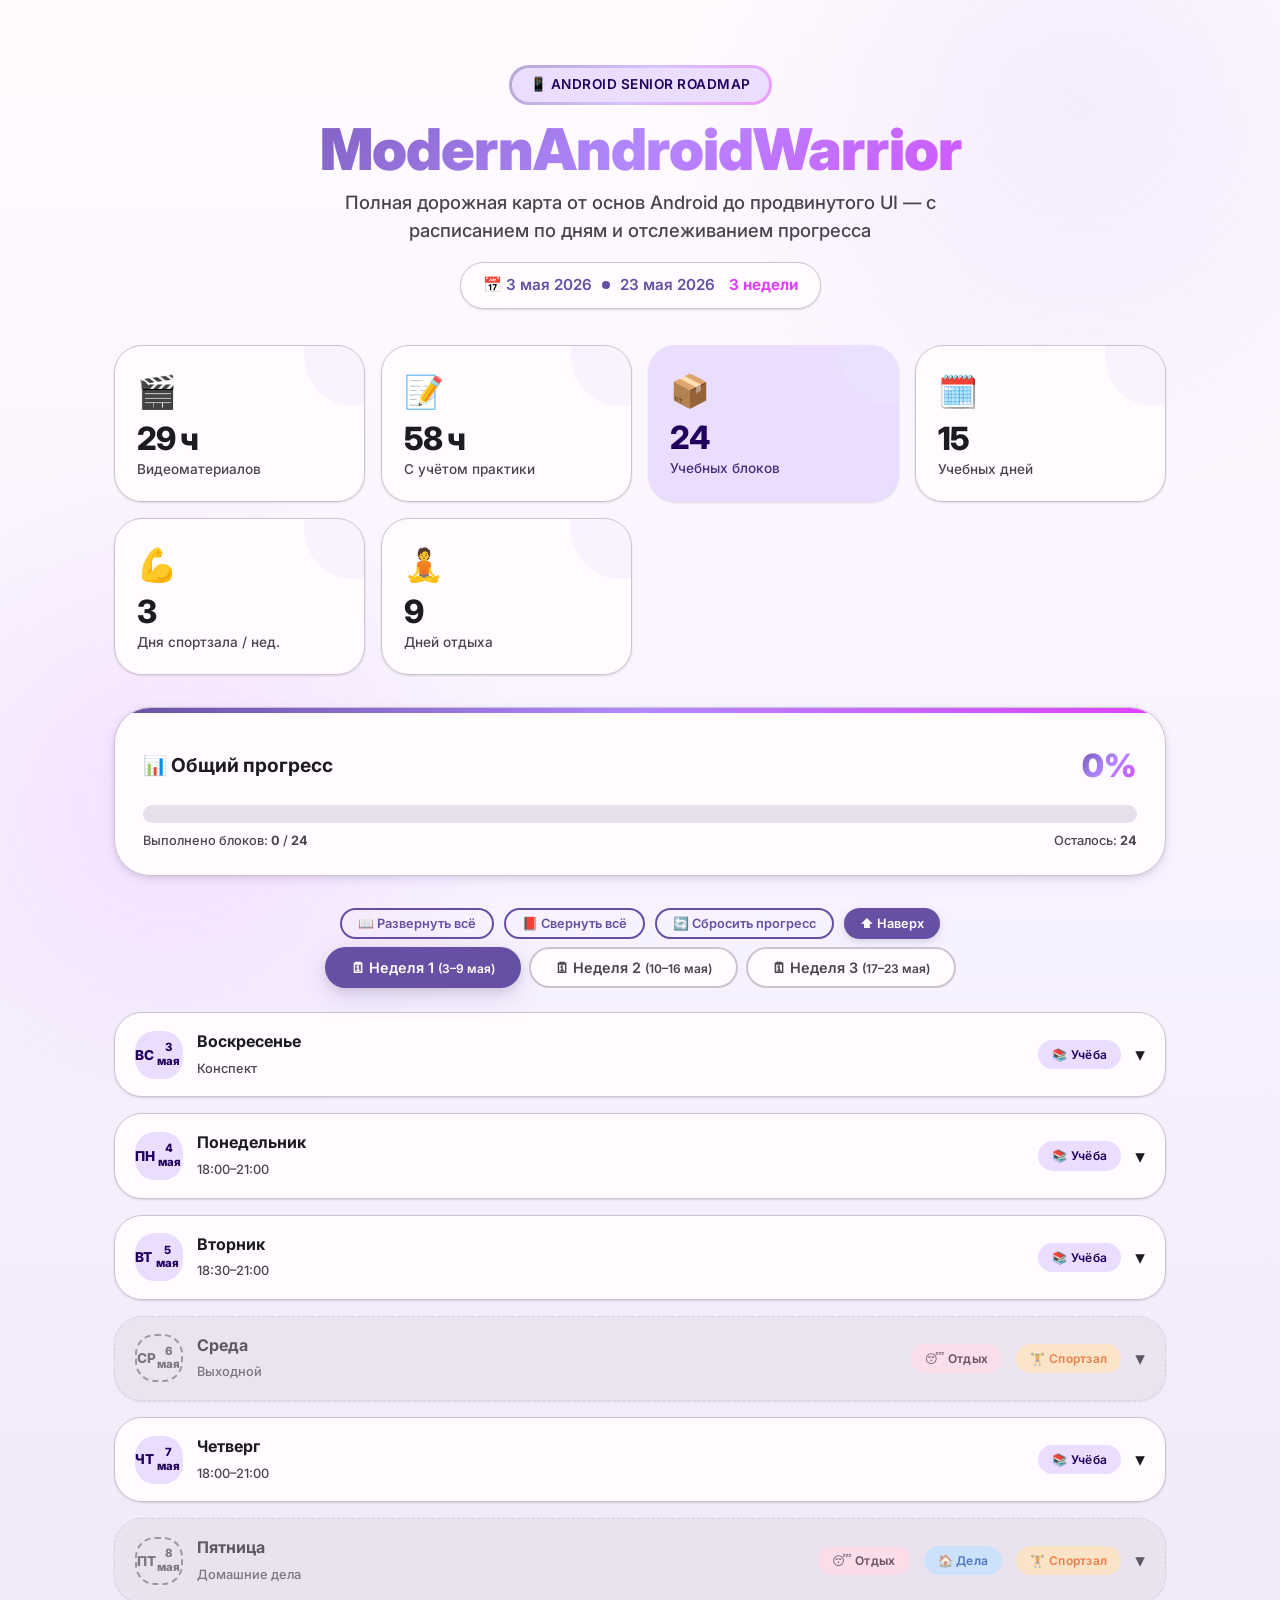
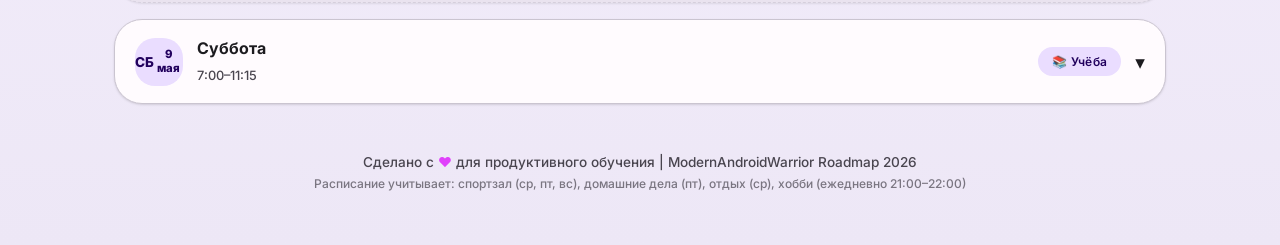
==== commit 55d61c94: "fix: переход с ES modules на обычные скрипты + исправление кол-ва дней Описание: - Переделаны JS фай" ====
--- a/index.html
+++ b/index.html
@@ -70,6 +70,10 @@
         </footer>
     </div>
 
-    <script type="module" src="js/app.js"></script>
-</body>
+<script src="js/config.js"></script>
+    <script src="js/data.js"></script>
+    <script src="js/progress-manager.js"></script>
+    <script src="js/ui-controller.js"></script>
+    <script src="js/app.js"></script>
+</body>
 </html>
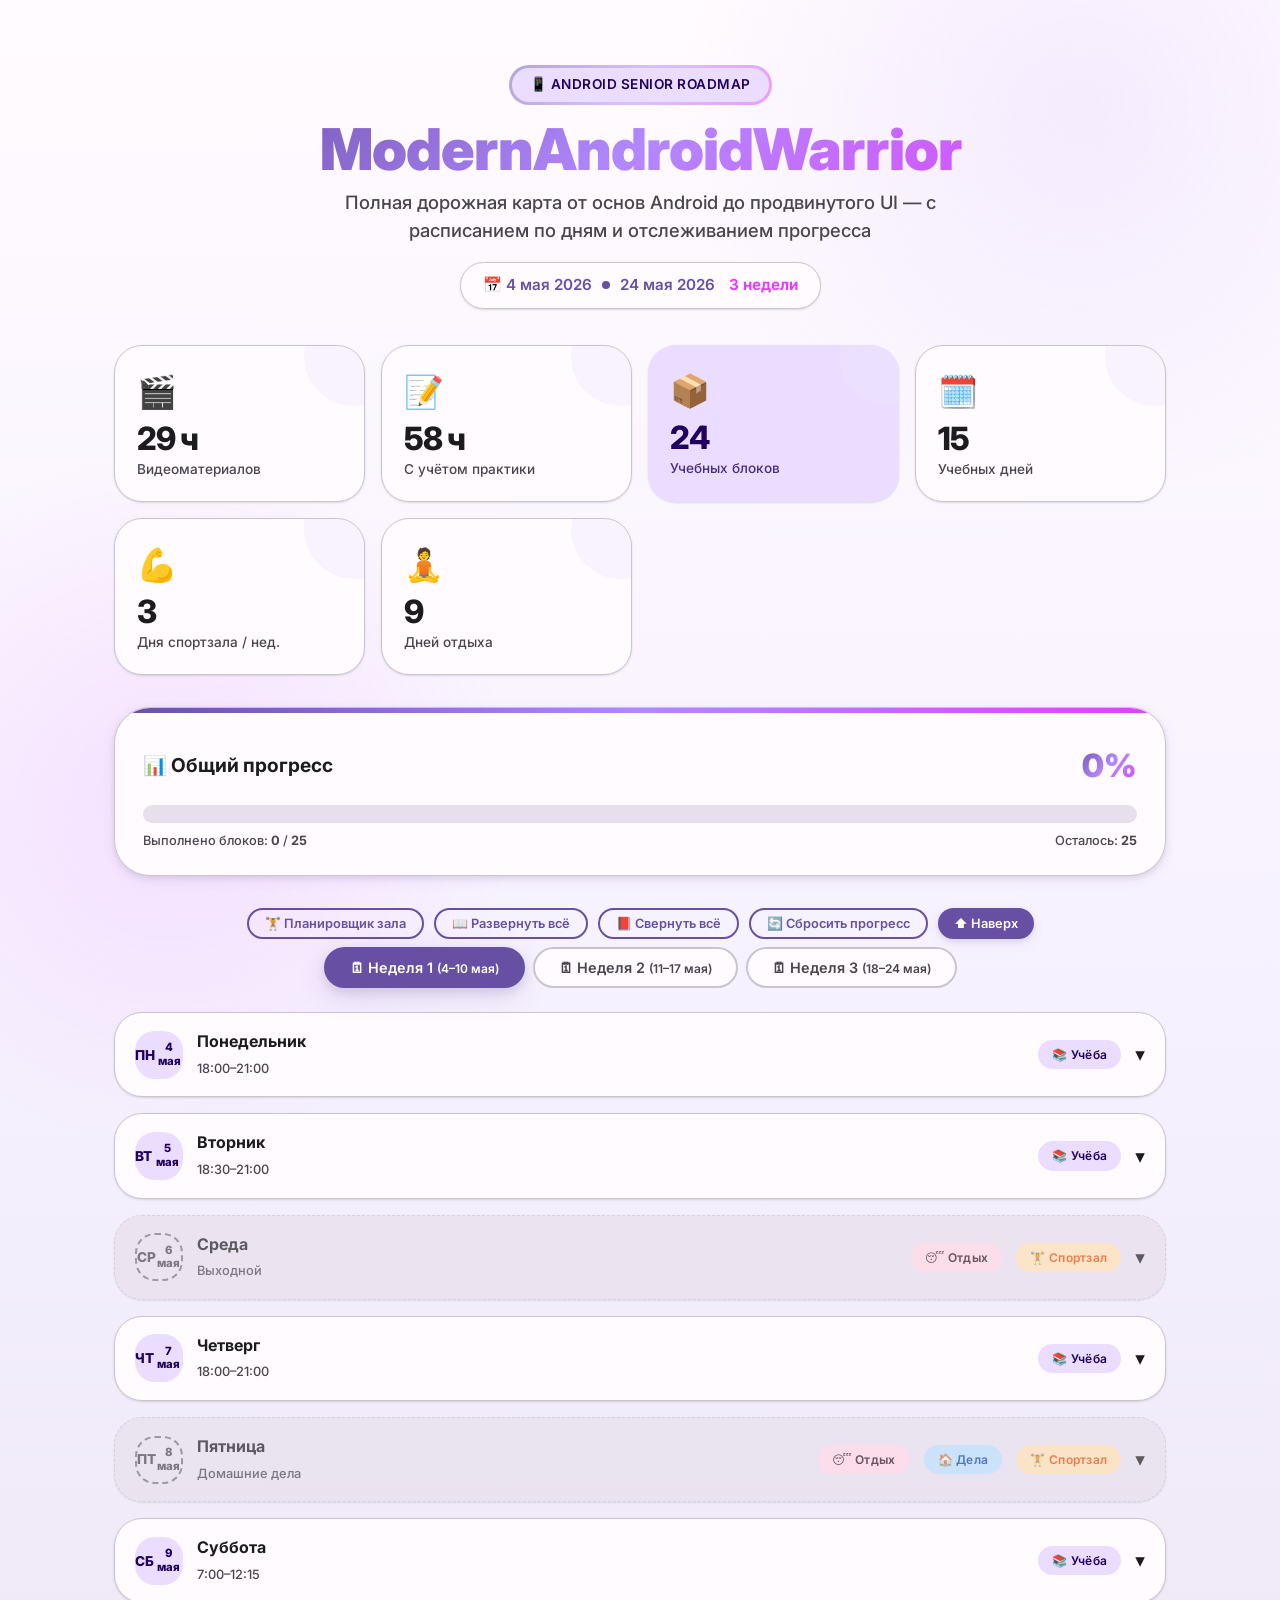
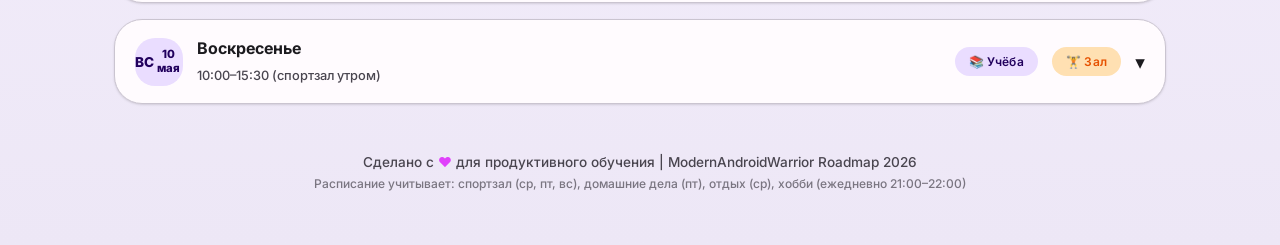
==== commit a83a6166: "Добавлено воскресенье в Неделю 1 и перераспределена учебная нагрузка - Добавлен учебный день "Воскре" ====
--- a/index.html
+++ b/index.html
@@ -13,8 +13,9 @@
     <link rel="stylesheet" href="css/components/tabs.css">
     <link rel="stylesheet" href="css/components/day-card.css">
     <link rel="stylesheet" href="css/components/block-item.css">
-    <link rel="stylesheet" href="css/components/buttons.css">
-    <link rel="stylesheet" href="css/responsive.css">
+<link rel="stylesheet" href="css/components/buttons.css">
+    <link rel="stylesheet" href="css/components/gym-planner.css">
+    <link rel="stylesheet" href="css/responsive.css">
 </head>
 <body>
     <div class="container">
@@ -24,9 +25,9 @@
             <h1 class="hero-title">ModernAndroidWarrior</h1>
             <p class="hero-subtitle">Полная дорожная карта от основ Android до продвинутого UI — с расписанием по дням и отслеживанием прогресса</p>
             <div class="hero-dates">
-                <span>📅 3 мая 2026</span>
+                <span>📅 4 мая 2026</span>
                 <span class="hero-dates__dot"></span>
-                <span>23 мая 2026</span>
+                <span>24 мая 2026</span>
                 <span class="hero-dates__duration">3 недели</span>
             </div>
         </header>
@@ -50,12 +51,13 @@
         </div>
 
         <!-- Управление -->
-        <div class="actions-row">
-            <button class="btn btn--outline btn--sm" id="expandAllBtn">📖 Развернуть всё</button>
-            <button class="btn btn--outline btn--sm" id="collapseAllBtn">📕 Свернуть всё</button>
-            <button class="btn btn--outline btn--sm" id="resetProgressBtn">🔄 Сбросить прогресс</button>
-            <button class="btn btn--primary btn--sm" id="scrollTopBtn">⬆ Наверх</button>
-        </div>
+<div class="actions-row">
+            <button class="btn btn--outline btn--sm" id="gymPlannerBtn">🏋️ Планировщик зала</button>
+            <button class="btn btn--outline btn--sm" id="expandAllBtn">📖 Развернуть всё</button>
+            <button class="btn btn--outline btn--sm" id="collapseAllBtn">📕 Свернуть всё</button>
+            <button class="btn btn--outline btn--sm" id="resetProgressBtn">🔄 Сбросить прогресс</button>
+            <button class="btn btn--primary btn--sm" id="scrollTopBtn">⬆ Наверх</button>
+        </div>
 
         <!-- Табы недель -->
         <div class="tabs" id="tabsContainer"></div>
@@ -73,6 +75,7 @@
 <script src="js/config.js"></script>
     <script src="js/data.js"></script>
     <script src="js/progress-manager.js"></script>
+    <script src="js/schedule-manager.js"></script>
     <script src="js/ui-controller.js"></script>
     <script src="js/app.js"></script>
 </body>
--- a/css/components/day-card.css
+++ b/css/components/day-card.css
@@ -129,4 +129,8 @@
 
 .day-card--open .day-arrow {
     transform: rotate(180deg);
+}
+
+.day-card--has-gym {
+    border-left: 3px solid #E65100;
 }
--- a/css/components/gym-planner.css
+++ b/css/components/gym-planner.css
@@ -0,0 +1,224 @@
+@keyframes slideUp {
+    from {
+        transform: translateY(30px);
+        opacity: 0;
+    }
+    to {
+        transform: translateY(0);
+        opacity: 1;
+    }
+}
+
+@keyframes fadeIn {
+    from {
+        opacity: 0;
+    }
+    to {
+        opacity: 1;
+    }
+}
+
+.gym-planner-overlay {
+    position: fixed;
+    inset: 0;
+    background: rgba(0, 0, 0, 0.5);
+    z-index: 1000;
+    display: flex;
+    align-items: center;
+    justify-content: center;
+    animation: fadeIn 0.2s;
+}
+
+.gym-planner-modal {
+    background: var(--surface);
+    border-radius: var(--radius-xl);
+    width: 90%;
+    max-width: 520px;
+    box-shadow: var(--shadow-xl);
+    animation: slideUp 0.3s;
+    max-height: 90vh;
+    overflow-y: auto;
+}
+
+.gym-planner-header {
+    display: flex;
+    justify-content: space-between;
+    align-items: center;
+    padding: 20px 24px;
+    border-bottom: 1px solid var(--outline-variant);
+}
+
+.gym-planner-title {
+    font-size: 1.25rem;
+    font-weight: 700;
+    color: var(--on-surface);
+    margin: 0;
+}
+
+.gym-planner-close {
+    background: none;
+    border: none;
+    font-size: 1.5rem;
+    cursor: pointer;
+    padding: 8px;
+    border-radius: var(--radius-md);
+    color: var(--on-surface-variant);
+    transition: background 0.2s;
+    line-height: 1;
+}
+
+.gym-planner-close:hover {
+    background: var(--surface-variant);
+}
+
+.gym-planner-body {
+    padding: 24px;
+}
+
+.gym-planner-section-title {
+    font-size: 0.85rem;
+    font-weight: 600;
+    color: var(--on-surface-variant);
+    margin-bottom: 12px;
+    text-transform: uppercase;
+    letter-spacing: 0.5px;
+}
+
+.day-picker-grid {
+    display: grid;
+    grid-template-columns: repeat(7, 1fr);
+    gap: 8px;
+    margin-bottom: 24px;
+}
+
+.day-picker-cell {
+    padding: 12px 6px;
+    border: 2px solid var(--outline-variant);
+    border-radius: var(--radius-md);
+    cursor: pointer;
+    display: flex;
+    flex-direction: column;
+    align-items: center;
+    transition: all 0.2s ease;
+    background: var(--surface);
+}
+
+.day-picker-cell:hover {
+    border-color: var(--primary);
+    transform: translateY(-2px);
+    box-shadow: var(--shadow-sm);
+}
+
+.day-picker-cell--active {
+    border-color: #E65100;
+    background: #FFF3E0;
+}
+
+.day-picker-cell--active:hover {
+    border-color: #E65100;
+}
+
+.day-picker-cell__icon {
+    font-size: 1.25rem;
+    margin-bottom: 4px;
+}
+
+.day-picker-cell__label {
+    font-size: 0.7rem;
+    font-weight: 600;
+    color: var(--on-surface);
+    text-transform: uppercase;
+}
+
+.template-chips {
+    display: flex;
+    gap: 8px;
+    flex-wrap: wrap;
+    margin-bottom: 20px;
+}
+
+.template-chip {
+    padding: 8px 14px;
+    border: 2px solid var(--outline-variant);
+    border-radius: var(--radius-full);
+    cursor: pointer;
+    font-size: 0.8rem;
+    transition: all 0.2s ease;
+    background: var(--surface);
+    color: var(--on-surface);
+    font-weight: 500;
+}
+
+.template-chip:hover {
+    background: var(--primary-container);
+    border-color: var(--primary-container);
+    color: var(--on-primary-container);
+}
+
+.template-chip--active {
+    background: var(--primary-container);
+    border-color: var(--primary);
+    color: var(--on-primary-container);
+}
+
+.gym-planner-warning {
+    background: #FFF3CD;
+    border: 1px solid #FFC107;
+    border-radius: var(--radius-md);
+    padding: 12px 16px;
+    color: #856404;
+    font-size: 0.85rem;
+    display: none;
+    margin-bottom: 16px;
+}
+
+.gym-planner-warning--visible {
+    display: block;
+}
+
+.gym-planner-footer {
+    display: flex;
+    justify-content: flex-end;
+    gap: 10px;
+    padding: 16px 24px;
+    border-top: 1px solid var(--outline-variant);
+}
+
+.gym-planner-toast {
+    position: fixed;
+    bottom: 30px;
+    left: 50%;
+    transform: translateX(-50%);
+    padding: 14px 24px;
+    border-radius: var(--radius-full);
+    z-index: 2000;
+    animation: slideUp 0.4s;
+    font-weight: 600;
+    font-size: 0.9rem;
+    box-shadow: var(--shadow-lg);
+}
+
+.gym-planner-toast--success {
+    background: var(--success-container);
+    color: var(--success);
+}
+
+.gym-planner-toast--warning {
+    background: #FFF3CD;
+    color: #856404;
+}
+
+@media (max-width: 480px) {
+    .day-picker-grid {
+        grid-template-columns: repeat(4, 1fr);
+    }
+    
+    .gym-planner-modal {
+        width: 95%;
+        margin: 10px;
+    }
+    
+    .gym-planner-body {
+        padding: 16px;
+    }
+}
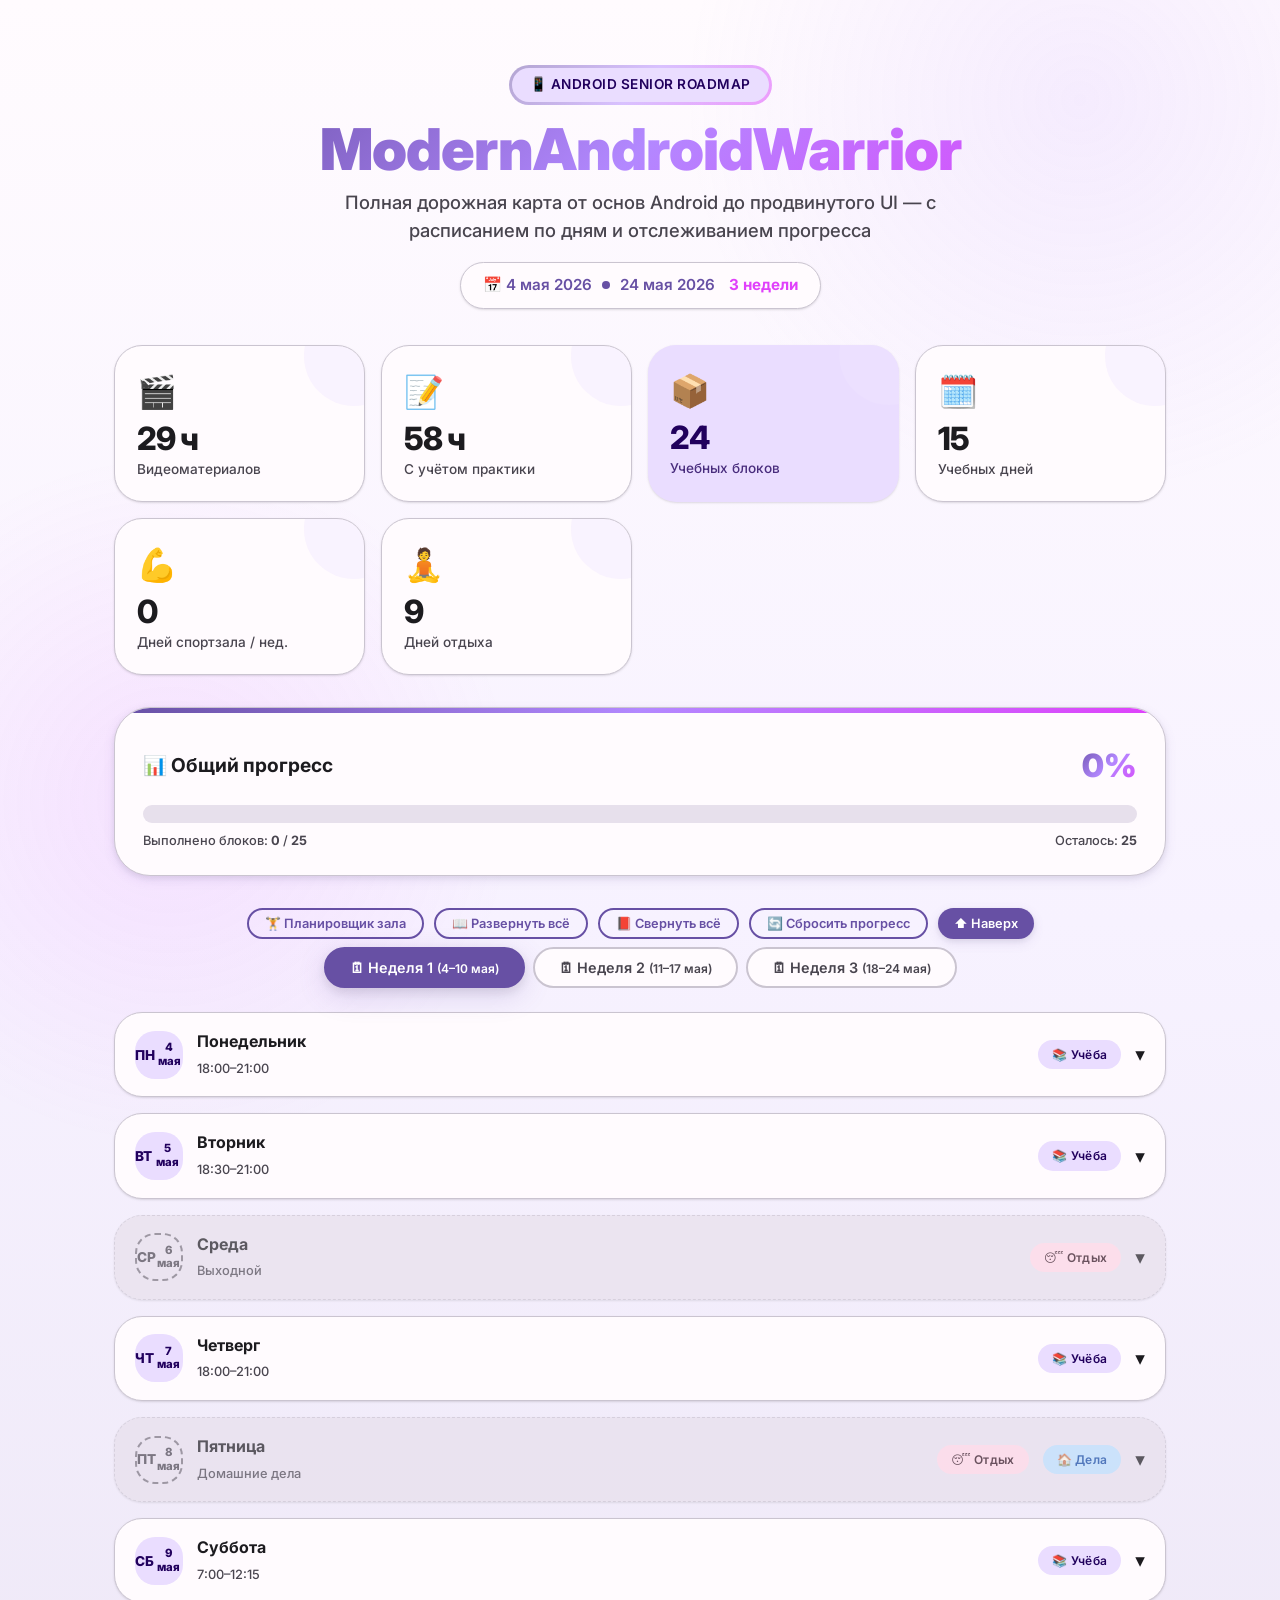
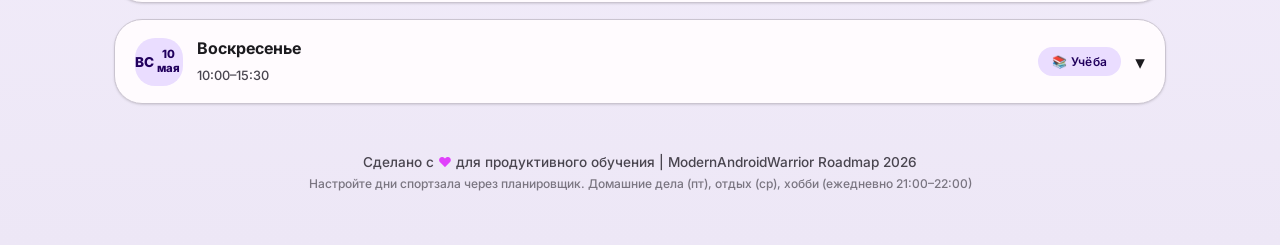
==== commit 43dd885f: "refactor: Удалены предустановленные дни спортзала - Изменён DEFAULT_GYM_DAYS на пустой массив - Убра" ====
--- a/index.html
+++ b/index.html
@@ -68,7 +68,7 @@
         <!-- Футер -->
         <footer class="footer">
             <p>Сделано с <span class="heart">❤️</span> для продуктивного обучения | ModernAndroidWarrior Roadmap 2026</p>
-            <p class="footer__note">Расписание учитывает: спортзал (ср, пт, вс), домашние дела (пт), отдых (ср), хобби (ежедневно 21:00–22:00)</p>
+            <p class="footer__note">Настройте дни спортзала через планировщик. Домашние дела (пт), отдых (ср), хобби (ежедневно 21:00–22:00)</p>
         </footer>
     </div>
 
